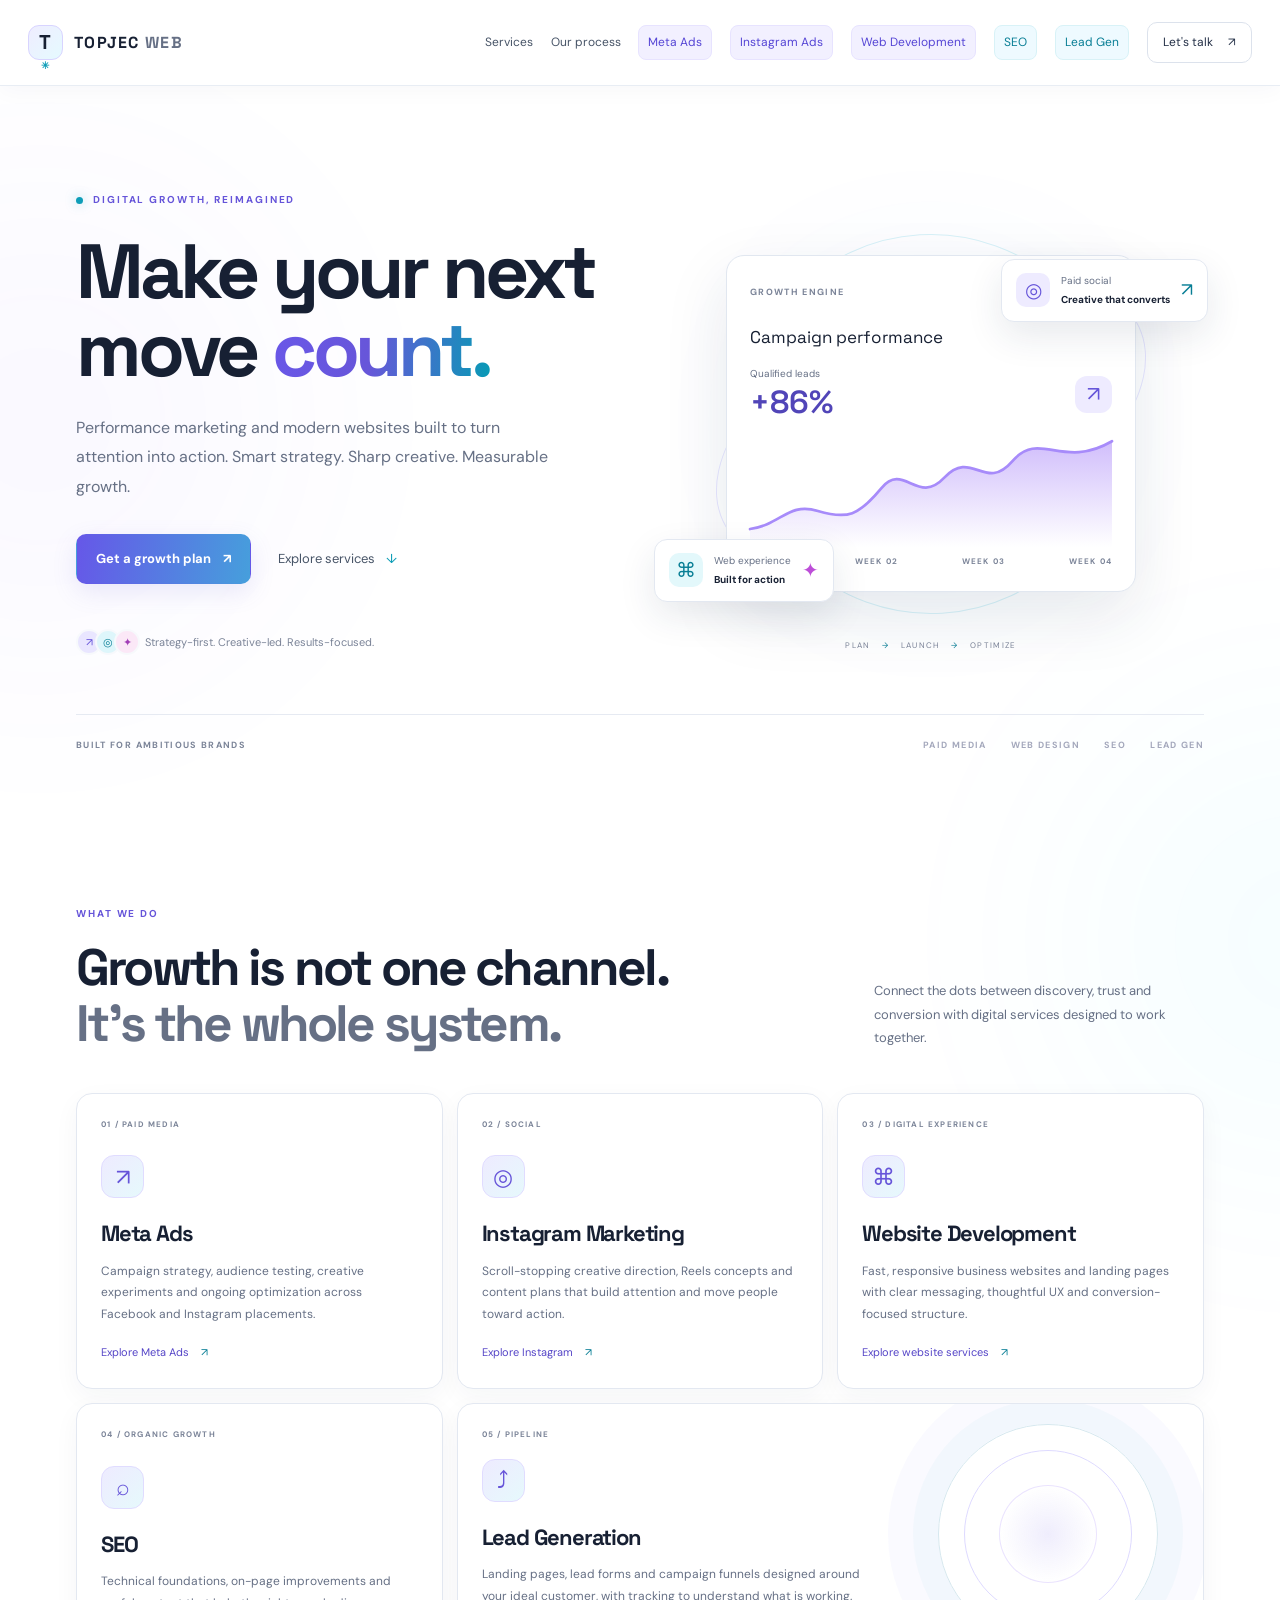
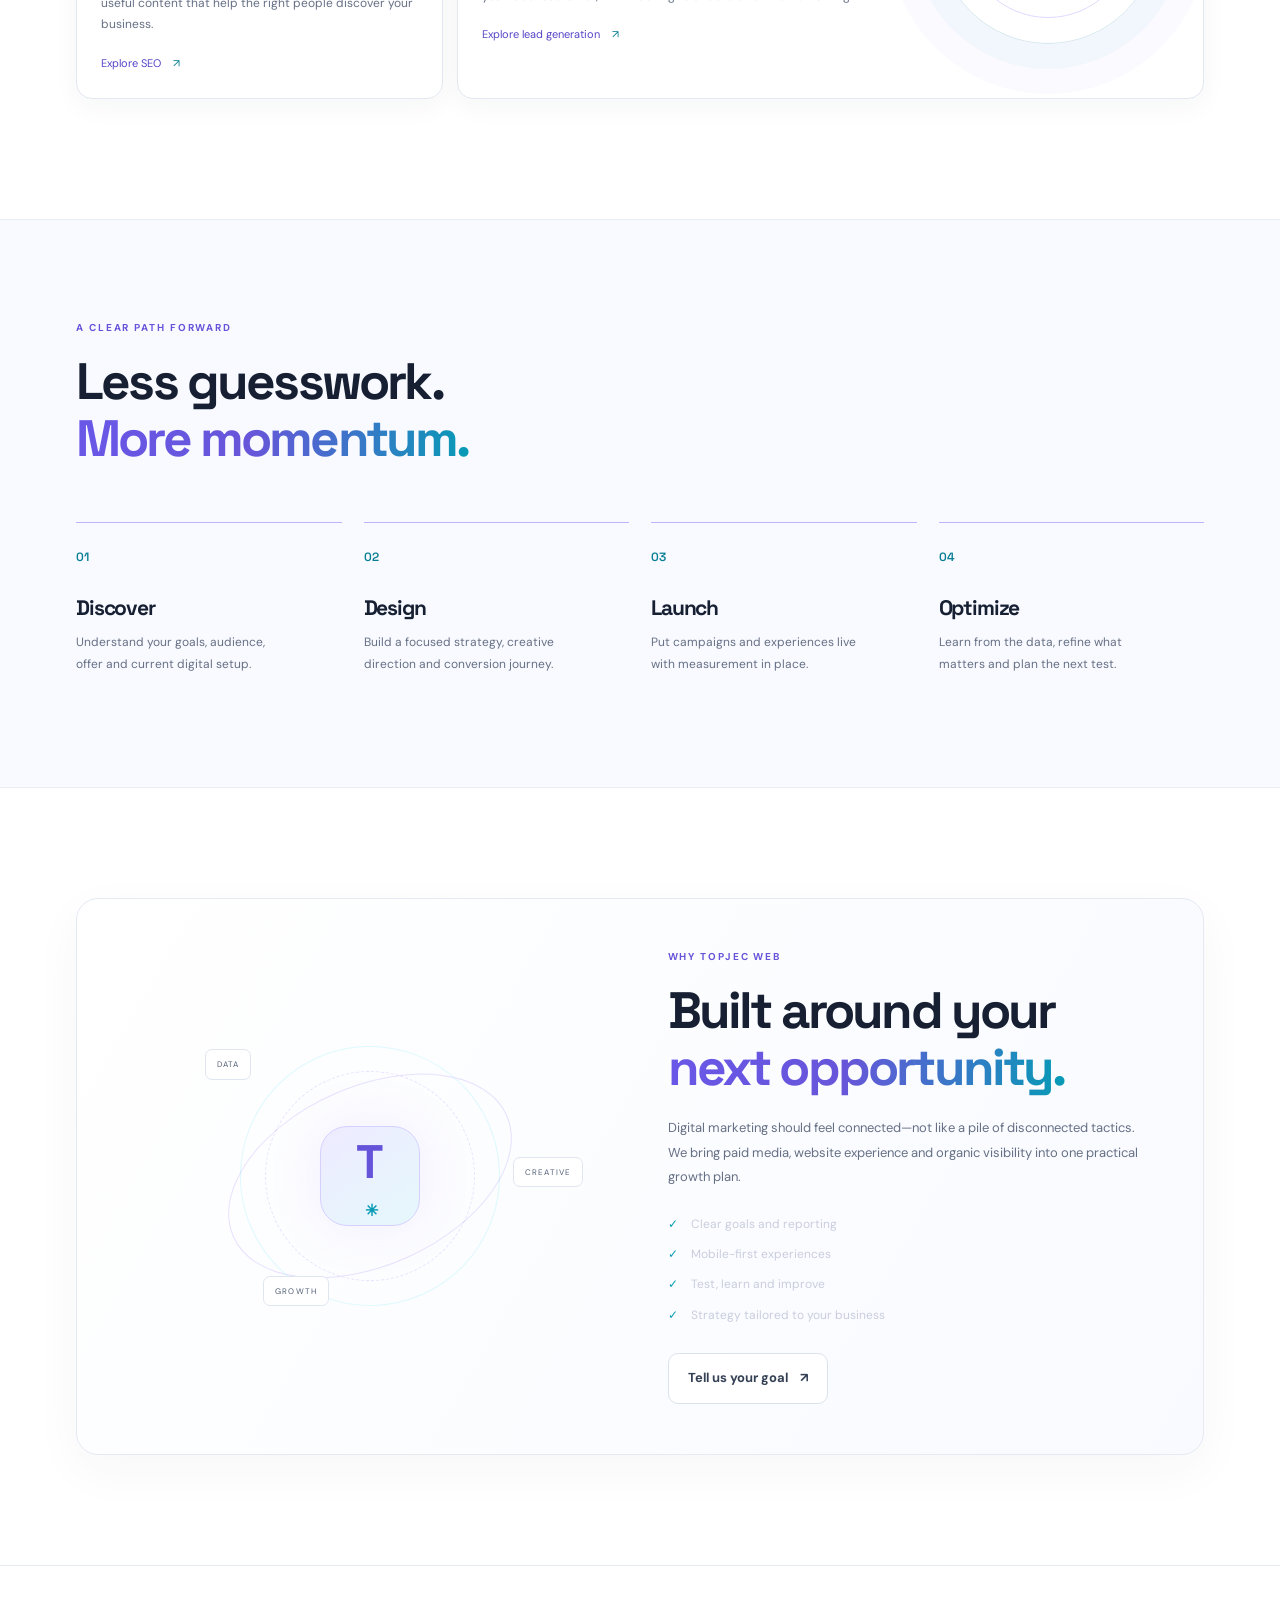
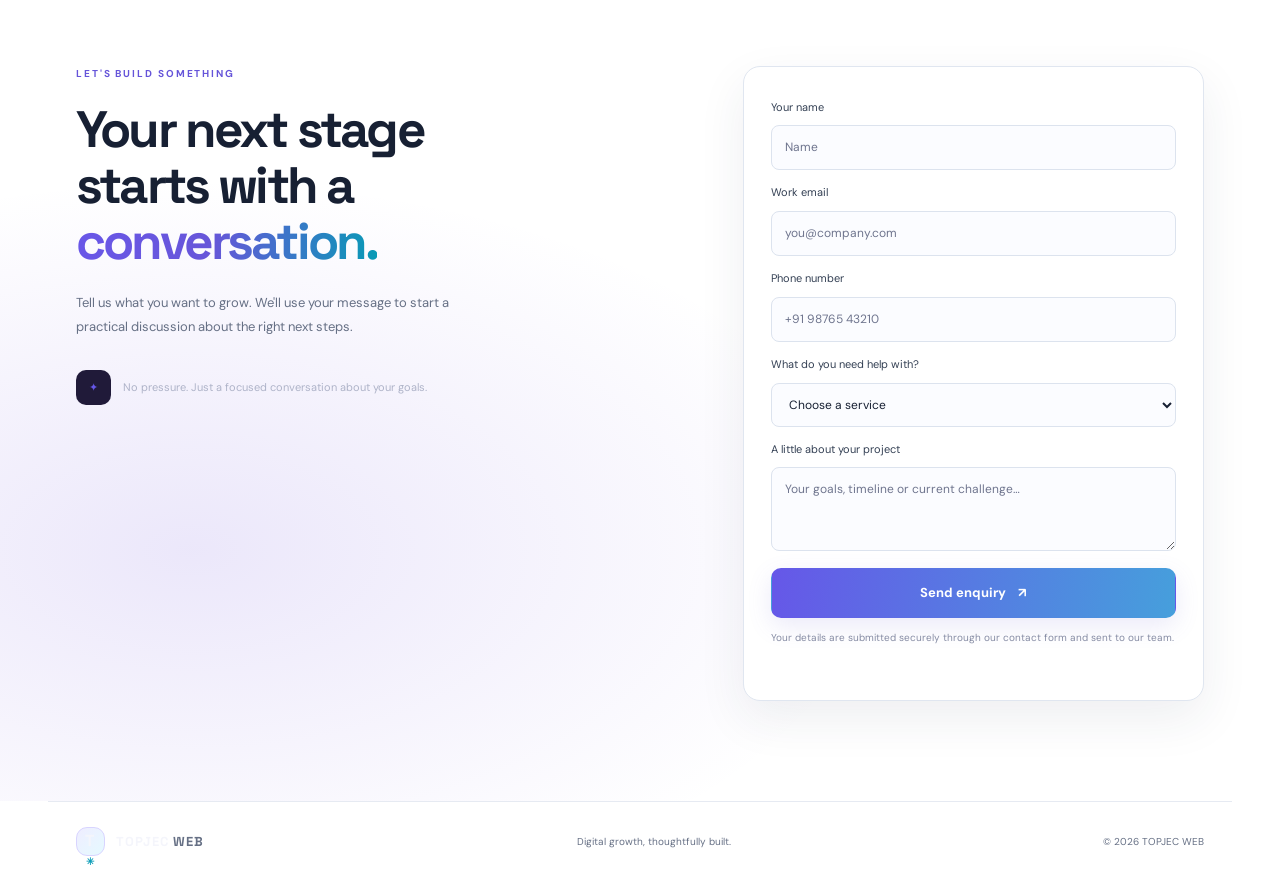
==== index.html @ 61fa9ab5 "Add files via upload" ====
<!doctype html>
<html lang="en">
<head>
  <meta charset="utf-8">
  <meta name="viewport" content="width=device-width, initial-scale=1">
  <meta name="description" content="Performance marketing, Meta Ads, Instagram Ads, website development, SEO and lead generation for ambitious businesses.">
  <meta name="theme-color" content="#f7f9fc">
  <title>TOPJEC WEB — AI-Powered Digital Growth</title>
  <link rel="preconnect" href="https://fonts.googleapis.com">
  <link rel="preconnect" href="https://fonts.gstatic.com" crossorigin>
  <link href="https://fonts.googleapis.com/css2?family=DM+Sans:wght@400;500;600;700&family=Space+Grotesk:wght@400;500;600;700&display=swap" rel="stylesheet">
  <link rel="stylesheet" href="styles.css">
</head>
<body>
  <div class="scroll-progress" aria-hidden="true"></div>
  <div class="ambient ambient-one"></div><div class="ambient ambient-two"></div>
  <header class="site-header">
    <a class="brand" href="index.html#home" aria-label="TOPJEC WEB home"><span class="brand-mark">T<span>✳</span></span><span>TOPJEC <b>WEB</b></span></a>
    <button class="menu-toggle" aria-label="Toggle navigation" aria-expanded="false">☰</button>
    <nav class="nav">
      <a href="index.html#services">Services</a><a href="index.html#process">Our process</a><a class="nav-service-link" href="meta-ads.html">Meta Ads</a><a class="nav-service-link" href="instagram-marketing.html">Instagram Ads</a><a class="nav-service-link" href="website-development.html">Web Development</a><a class="nav-more-link" href="seo.html">SEO</a><a class="nav-more-link" href="lead-generation.html">Lead Gen</a><a href="index.html#contact" class="nav-cta">Let's talk <span>↗</span></a>
    </nav>
  </header>

  <main>
    <section class="hero section-wrap" id="home">
      <div class="hero-copy">
        <div class="eyebrow"><span class="live-dot"></span> DIGITAL GROWTH, REIMAGINED</div>
        <h1>Make your next<br>move <span class="gradient-text">count.</span></h1>
        <p class="hero-lede">Performance marketing and modern websites built to turn attention into action. Smart strategy. Sharp creative. Measurable growth.</p>
        <div class="hero-actions"><a class="button button-primary" href="#contact">Get a growth plan <span>↗</span></a><a class="text-link" href="#services">Explore services <span>↓</span></a></div>
        <div class="trust-line"><span class="avatar-stack"><i>↗</i><i>◎</i><i>✦</i></span><span>Strategy-first. Creative-led. Results-focused.</span></div>
      </div>
      <div class="hero-visual" aria-label="Abstract digital performance dashboard illustration">
        <div class="orbit orbit-a"></div><div class="orbit orbit-b"></div>
        <div class="core-glow"></div>
        <div class="dashboard-card main-card">
          <div class="dash-top"><span class="tiny-label">GROWTH ENGINE</span><span class="status-pill"><i></i> READY TO SCALE</span></div>
          <div class="dash-title">Campaign performance</div>
          <div class="metric-row"><div><small>Qualified leads</small><strong>+<span class="counter" data-target="86">0</span>%</strong></div><div class="metric-icon">↗</div></div>
          <svg class="chart" viewBox="0 0 400 125" role="img" aria-label="Illustrative upward performance chart"><defs><linearGradient id="fill" x1="0" x2="0" y1="0" y2="1"><stop offset="0" stop-color="#8b5cf6" stop-opacity=".4"/><stop offset="1" stop-color="#8b5cf6" stop-opacity="0"/></linearGradient></defs><path d="M0 105 C35 100 42 75 75 85 S120 90 145 60 S185 80 215 48 S260 65 290 30 S345 40 400 8 L400 125 L0 125Z" fill="url(#fill)"/><path d="M0 105 C35 100 42 75 75 85 S120 90 145 60 S185 80 215 48 S260 65 290 30 S345 40 400 8" fill="none" stroke="#a78bfa" stroke-width="3" stroke-linecap="round"/></svg>
          <div class="chart-labels"><span>WEEK 01</span><span>WEEK 02</span><span>WEEK 03</span><span>WEEK 04</span></div>
        </div>
        <div class="floating-card floating-top"><span class="float-icon purple">◎</span><div><small>Paid social</small><b>Creative that converts</b></div><span class="float-arrow">↗</span></div>
        <div class="floating-card floating-bottom"><span class="float-icon cyan">⌘</span><div><small>Web experience</small><b>Built for action</b></div><span class="spark">✦</span></div>
        <div class="visual-caption">PLAN <span>→</span> LAUNCH <span>→</span> OPTIMIZE</div>
      </div>
      <div class="hero-bottom"><span>BUILT FOR AMBITIOUS BRANDS</span><div class="bottom-tags"><span>PAID MEDIA</span><span>WEB DESIGN</span><span>SEO</span><span>LEAD GEN</span></div></div>
    </section>

    <section class="section-wrap services-section" id="services">
      <div class="section-heading"><div><div class="eyebrow">WHAT WE DO</div><h2>Growth is not one channel.<br><span class="muted">It's the whole system.</span></h2></div><p>Connect the dots between discovery, trust and conversion with digital services designed to work together.</p></div>
      <div class="service-grid">
        <article class="service-card"><div class="service-number">01 / PAID MEDIA</div><div class="service-symbol">↗</div><h3>Meta Ads</h3><p>Campaign strategy, audience testing, creative experiments and ongoing optimization across Facebook and Instagram placements.</p><a href="meta-ads.html" class="card-link">Explore Meta Ads <span>↗</span></a></article>
        <article class="service-card"><div class="service-number">02 / SOCIAL</div><div class="service-symbol">◎</div><h3>Instagram Marketing</h3><p>Scroll-stopping creative direction, Reels concepts and content plans that build attention and move people toward action.</p><a href="instagram-marketing.html" class="card-link">Explore Instagram <span>↗</span></a></article>
        <article class="service-card"><div class="service-number">03 / DIGITAL EXPERIENCE</div><div class="service-symbol">⌘</div><h3>Website Development</h3><p>Fast, responsive business websites and landing pages with clear messaging, thoughtful UX and conversion-focused structure.</p><a href="website-development.html" class="card-link">Explore website services <span>↗</span></a></article>
        <article class="service-card"><div class="service-number">04 / ORGANIC GROWTH</div><div class="service-symbol">⌕</div><h3>SEO</h3><p>Technical foundations, on-page improvements and useful content that help the right people discover your business.</p><a href="seo.html" class="card-link">Explore SEO <span>↗</span></a></article>
        <article class="service-card service-card-wide"><div class="service-number">05 / PIPELINE</div><div class="service-symbol">⤴</div><h3>Lead Generation</h3><p>Landing pages, lead forms and campaign funnels designed around your ideal customer, with tracking to understand what is working.</p><a href="lead-generation.html" class="card-link">Explore lead generation <span>↗</span></a><div class="wide-orb"></div></article>
      </div>
    </section>

    <section class="process-section" id="process"><div class="section-wrap">
      <div class="eyebrow">A CLEAR PATH FORWARD</div><h2>Less guesswork.<br><span class="gradient-text">More momentum.</span></h2>
      <div class="process-grid">
        <div class="process-step"><span class="step-no">01</span><h3>Discover</h3><p>Understand your goals, audience, offer and current digital setup.</p></div>
        <div class="process-step"><span class="step-no">02</span><h3>Design</h3><p>Build a focused strategy, creative direction and conversion journey.</p></div>
        <div class="process-step"><span class="step-no">03</span><h3>Launch</h3><p>Put campaigns and experiences live with measurement in place.</p></div>
        <div class="process-step"><span class="step-no">04</span><h3>Optimize</h3><p>Learn from the data, refine what matters and plan the next test.</p></div>
      </div>
    </div></section>

    <section class="section-wrap about-section" id="about">
      <div class="about-panel"><div class="about-art"><div class="ring ring-1"></div><div class="ring ring-2"></div><div class="ring ring-3"></div><div class="art-center">T<span>✳</span></div><span class="art-chip chip-a">DATA</span><span class="art-chip chip-b">CREATIVE</span><span class="art-chip chip-c">GROWTH</span></div>
      <div class="about-copy"><div class="eyebrow">WHY TOPJEC WEB</div><h2>Built around your<br><span class="gradient-text">next opportunity.</span></h2><p>Digital marketing should feel connected—not like a pile of disconnected tactics. We bring paid media, website experience and organic visibility into one practical growth plan.</p><ul><li><span>✓</span> Clear goals and reporting</li><li><span>✓</span> Mobile-first experiences</li><li><span>✓</span> Test, learn and improve</li><li><span>✓</span> Strategy tailored to your business</li></ul><a class="button button-secondary" href="#contact">Tell us your goal <span>↗</span></a></div></div>
    </section>

    <section class="contact-section" id="contact"><div class="section-wrap contact-wrap">
      <div><div class="eyebrow">LET'S BUILD SOMETHING</div><h2>Your next stage<br>starts with a <span class="gradient-text">conversation.</span></h2><p>Tell us what you want to grow. We'll use your message to start a practical discussion about the right next steps.</p><div class="contact-note"><span class="note-icon">✦</span><span>No pressure. Just a focused conversation about your goals.</span></div></div>
      <form class="contact-form" id="lead-form">
        <label for="name">Your name</label><input id="name" name="name" autocomplete="name" placeholder="Name" required>
        <label for="email">Work email</label><input id="email" name="email" type="email" autocomplete="email" placeholder="you@company.com" required>
        <label for="phone">Phone number</label><input id="phone" name="phone" type="tel" autocomplete="tel" inputmode="tel" placeholder="+91 98765 43210" required>
        <label for="service">What do you need help with?</label><select id="service" name="service" required><option value="">Choose a service</option><option>Meta Ads</option><option>Instagram Marketing</option><option>Website Development</option><option>SEO</option><option>Lead Generation</option><option>Full digital growth plan</option></select>
        <label for="message">A little about your project</label><textarea id="message" name="message" rows="3" placeholder="Your goals, timeline or current challenge…"></textarea>
        <button class="button button-primary submit-button" type="submit">Send enquiry <span>↗</span></button>
        <p class="form-hint">Your details are submitted securely through our contact form and sent to our team.</p>
        <p class="form-status" id="form-status" role="status"></p>
      </form>
    </div></section>
  </main>
  <footer class="site-footer"><a class="brand" href="index.html#home"><span class="brand-mark">T<span>✳</span></span><span>TOPJEC <b>WEB</b></span></a><span>Digital growth, thoughtfully built.</span><span>© <span id="year"></span> TOPJEC WEB</span></footer>
  <button class="back-to-top" type="button" aria-label="Back to top" title="Back to top">↑</button>
<script src="script.js"></script>
</body>
</html>
---- styles.css ----
:root{--bg:#080a12;--panel:#101321;--panel2:#13172a;--text:#f4f5fb;--muted:#a0a5bb;--line:rgba(183,190,255,.14);--purple:#a78bfa;--cyan:#6ee7f9;--pink:#e879f9;--font:'DM Sans',sans-serif;--display:'Space Grotesk',sans-serif}
*{box-sizing:border-box}html{scroll-behavior:smooth;scroll-padding-top:90px}body{margin:0;background:var(--bg);color:var(--text);font-family:var(--font);line-height:1.6;overflow-x:hidden}a{color:inherit;text-decoration:none}button,input,select,textarea{font:inherit}.ambient{position:absolute;width:480px;height:480px;border-radius:50%;filter:blur(130px);opacity:.12;pointer-events:none;z-index:-1}.ambient-one{background:#7047ff;top:180px;left:-200px}.ambient-two{background:#00d9ff;top:700px;right:-260px}.site-header{height:86px;max-width:1240px;padding:0 28px;margin:auto;display:flex;align-items:center;justify-content:space-between;border-bottom:1px solid var(--line);position:relative;z-index:5}.brand{display:flex;align-items:center;gap:11px;font-family:var(--display);font-size:16px;font-weight:700;letter-spacing:.08em}.brand b{color:#a5a9bc}.brand-mark{display:grid;place-items:center;width:35px;height:35px;border:1px solid rgba(167,139,250,.65);border-radius:11px;background:linear-gradient(135deg,rgba(167,139,250,.2),rgba(110,231,249,.08));font-size:20px}.brand-mark span{color:var(--cyan);font-size:10px;margin-left:1px}.nav{display:flex;align-items:center;gap:34px;font-size:13px;color:#c3c6d5}.nav a:hover,.text-link:hover{color:white}.nav-cta{padding:10px 15px;border:1px solid var(--line);border-radius:10px;color:white}.nav-cta span,.button span{margin-left:12px}.menu-toggle{display:none;background:none;border:0;color:white;font-size:24px}.section-wrap{max-width:1184px;margin:auto;padding-left:28px;padding-right:28px}.hero{min-height:700px;padding-top:95px;display:grid;grid-template-columns:1fr 1fr;align-items:center;column-gap:36px;position:relative}.eyebrow{font-size:10px;letter-spacing:.19em;font-weight:700;color:#b5a5ff;display:flex;align-items:center;gap:10px}.live-dot{width:7px;height:7px;border-radius:50%;background:var(--cyan);box-shadow:0 0 14px var(--cyan)}h1,h2,h3,p{margin-top:0}h1,h2,h3{font-family:var(--display);letter-spacing:-.055em}h1{font-size:clamp(55px,6vw,83px);line-height:1.02;margin:24px 0}.gradient-text{background:linear-gradient(95deg,#c4b5fd 0%,#a78bfa 42%,#6ee7f9 100%);-webkit-background-clip:text;background-clip:text;color:transparent}.hero-lede{max-width:490px;color:var(--muted);font-size:16px;line-height:1.85}.hero-actions{display:flex;align-items:center;gap:27px;margin-top:32px}.button{display:inline-flex;align-items:center;justify-content:center;border-radius:10px;padding:14px 19px;font-size:13px;font-weight:700;border:1px solid transparent;transition:transform .2s,box-shadow .2s;cursor:pointer}.button:hover{transform:translateY(-2px)}.button-primary{background:linear-gradient(100deg,#a78bfa,#7c6bf1);color:#090a13;box-shadow:0 8px 32px rgba(124,107,241,.2)}.button-secondary{border-color:var(--line);background:rgba(255,255,255,.03)}.text-link{font-size:13px;color:#d4d6e3}.text-link span{color:var(--cyan);margin-left:8px}.trust-line{display:flex;align-items:center;gap:12px;margin-top:45px;color:#8e93aa;font-size:11px}.avatar-stack{display:flex}.avatar-stack i{display:grid;place-items:center;font-style:normal;width:26px;height:26px;border:2px solid var(--bg);border-radius:50%;margin-right:-7px;background:#28213e;color:var(--cyan)}.avatar-stack i:nth-child(2){background:#172d3b;color:#c4b5fd}.avatar-stack i:nth-child(3){background:#3b2142;color:#f0abfc}.hero-visual{height:440px;position:relative;display:grid;place-items:center}.orbit{position:absolute;border:1px solid rgba(167,139,250,.2);border-radius:50%;transform:rotate(-25deg)}.orbit-a{width:460px;height:250px}.orbit-b{width:380px;height:380px;border-color:rgba(110,231,249,.12)}.core-glow{position:absolute;width:220px;height:220px;border-radius:50%;background:linear-gradient(140deg,#7047ff,#00d9ff);filter:blur(95px);opacity:.23}.dashboard-card{position:relative;z-index:1;width:min(100%,410px);border:1px solid rgba(193,195,255,.22);border-radius:18px;background:linear-gradient(145deg,rgba(24,27,48,.96),rgba(12,14,26,.96));box-shadow:0 28px 80px rgba(0,0,0,.42);padding:23px}.dash-top{display:flex;justify-content:space-between;align-items:center;gap:8px}.tiny-label,.chart-labels,.service-number,.hero-bottom{font-size:9px;letter-spacing:.15em;color:#8c91aa;font-weight:700}.status-pill{font-size:8px;color:#9debdc;background:rgba(110,231,249,.08);border:1px solid rgba(110,231,249,.17);border-radius:20px;padding:5px 8px}.status-pill i{display:inline-block;width:5px;height:5px;background:#6ee7c7;border-radius:50%;margin-right:5px}.dash-title{font-family:var(--display);font-size:17px;margin:20px 0 15px}.metric-row{display:flex;justify-content:space-between;align-items:center}.metric-row small,.floating-card small{display:block;font-size:10px;color:#989db4}.metric-row strong{display:block;font:600 32px var(--display);color:#e7e4ff}.metric-icon{width:37px;height:37px;border-radius:12px;background:rgba(167,139,250,.12);color:var(--purple);display:grid;place-items:center;font-size:21px}.chart{width:100%;margin-top:12px;overflow:visible}.chart-labels{display:flex;justify-content:space-between;font-size:8px}.floating-card{position:absolute;z-index:2;display:flex;align-items:center;gap:11px;background:rgba(20,23,40,.94);border:1px solid rgba(195,195,255,.2);border-radius:13px;padding:13px 14px;box-shadow:0 16px 40px #0005;backdrop-filter:blur(14px)}.floating-card b{font-size:10px;display:block;margin-top:3px}.floating-top{top:55px;right:-4px}.floating-bottom{bottom:42px;left:-4px}.float-icon{width:34px;height:34px;display:grid;place-items:center;border-radius:10px;font-size:20px}.purple{background:#30224f;color:#c4b5fd}.cyan{background:#12333d;color:#6ee7f9}.float-arrow{color:var(--cyan);font-size:19px}.spark{color:var(--pink);font-size:20px}.visual-caption{position:absolute;bottom:-8px;font-size:8px;letter-spacing:.17em;color:#777d97}.visual-caption span{color:var(--cyan);padding:0 8px}.hero-bottom{grid-column:1/-1;display:flex;align-items:center;justify-content:space-between;border-top:1px solid var(--line);padding:23px 0;margin-top:36px}.bottom-tags{display:flex;gap:24px;color:#a4a8bc}.services-section{padding-top:120px;padding-bottom:120px}.section-heading{display:flex;justify-content:space-between;align-items:end;gap:30px;margin-bottom:40px}.section-heading h2,.process-section h2,.about-copy h2,.contact-wrap h2{font-size:clamp(36px,4vw,54px);line-height:1.1;margin:18px 0 0}.muted{color:#858ba3}.section-heading>p{max-width:330px;color:var(--muted);font-size:13px;line-height:1.8;margin-bottom:3px}.service-grid{display:grid;grid-template-columns:repeat(3,1fr);gap:14px}.service-card{min-height:280px;border:1px solid var(--line);border-radius:16px;padding:24px;background:linear-gradient(145deg,rgba(19,22,39,.86),rgba(12,14,25,.75));position:relative;overflow:hidden;transition:border-color .25s,transform .25s}.service-card:hover{border-color:rgba(167,139,250,.55);transform:translateY(-4px)}.service-number{font-size:8px}.service-symbol{display:grid;place-items:center;width:43px;height:43px;border-radius:13px;margin:25px 0 18px;background:linear-gradient(135deg,rgba(167,139,250,.17),rgba(110,231,249,.08));border:1px solid rgba(167,139,250,.16);color:#c4b5fd;font-size:23px}.service-card h3{font-size:22px;margin-bottom:9px}.service-card p{font-size:12px;color:var(--muted);line-height:1.8;max-width:320px}.card-link{display:inline-flex;gap:12px;align-items:center;margin-top:7px;font-size:11px;color:#dcd5ff}.card-link span{color:var(--cyan)}.service-card-wide{grid-column:span 2;min-height:250px}.service-card-wide p{max-width:390px}.service-card-wide .service-symbol{margin-top:18px}.wide-orb{position:absolute;width:220px;height:220px;border-radius:50%;border:1px solid rgba(110,231,249,.15);right:45px;top:20px;box-shadow:0 0 0 25px rgba(110,231,249,.025),0 0 0 50px rgba(167,139,250,.025)}.wide-orb:before,.wide-orb:after{content:"";position:absolute;border:1px solid rgba(167,139,250,.24);border-radius:50%;inset:25px}.wide-orb:after{inset:60px;background:radial-gradient(circle,rgba(167,139,250,.23),transparent 70%)}.process-section{border-top:1px solid var(--line);border-bottom:1px solid var(--line);background:linear-gradient(180deg,rgba(17,19,34,.7),rgba(8,10,18,.4));padding:100px 0}.process-section h2{margin-bottom:55px}.process-grid{display:grid;grid-template-columns:repeat(4,1fr);gap:22px}.process-step{border-top:1px solid rgba(167,139,250,.35);padding-top:20px}.step-no{font:600 12px var(--display);color:var(--cyan)}.process-step h3{font-size:21px;margin:22px 0 8px}.process-step p{color:var(--muted);font-size:12px;line-height:1.8;max-width:210px}.about-section{padding-top:110px;padding-bottom:110px}.about-panel{display:grid;grid-template-columns:1fr 1fr;gap:55px;align-items:center;border:1px solid var(--line);border-radius:22px;padding:50px;background:linear-gradient(120deg,rgba(19,22,40,.9),rgba(10,12,23,.8));overflow:hidden}.about-art{height:330px;display:grid;place-items:center;position:relative}.ring{position:absolute;border:1px solid rgba(167,139,250,.25);border-radius:50%;transform:rotate(-24deg)}.ring-1{width:300px;height:180px}.ring-2{width:260px;height:260px;border-color:rgba(110,231,249,.22)}.ring-3{width:210px;height:210px;border-style:dashed;animation:spin 35s linear infinite}.art-center{width:100px;height:100px;border:1px solid rgba(167,139,250,.55);background:linear-gradient(145deg,#282048,#11182a);border-radius:27px;display:grid;place-items:center;font:700 47px var(--display);box-shadow:0 0 70px #8b5cf633;z-index:1}.art-center span{font-size:16px;color:var(--cyan);margin-left:3px}.art-chip{position:absolute;z-index:2;font-size:8px;letter-spacing:.15em;border:1px solid var(--line);background:#101321;padding:8px 11px;border-radius:7px;color:#c5c9dc}.chip-a{top:38px;left:16%}.chip-b{right:6%;top:44%}.chip-c{bottom:35px;left:28%}.about-copy h2{margin-bottom:20px}.about-copy>p,.contact-wrap>div>p{color:var(--muted);font-size:13px;line-height:1.9}.about-copy ul{list-style:none;padding:0;margin:25px 0 28px;display:grid;gap:11px;color:#c9cddd;font-size:12px}.about-copy li span{color:var(--cyan);margin-right:10px}.contact-section{padding:100px 0;border-top:1px solid var(--line);background:radial-gradient(ellipse at 15% 70%,rgba(104,72,220,.13),transparent 45%)}.contact-wrap{display:grid;grid-template-columns:1fr .8fr;gap:90px;align-items:start}.contact-wrap h2{margin:20px 0}.contact-wrap>div>p{max-width:420px}.contact-note{display:flex;align-items:center;gap:12px;color:#aeb3c8;font-size:11px;margin-top:30px}.note-icon{width:35px;height:35px;display:grid;place-items:center;border-radius:10px;background:#201a39;color:var(--purple)}.contact-form{padding:27px;border:1px solid var(--line);border-radius:17px;background:rgba(16,19,33,.9);display:grid;gap:9px}.contact-form label{font-size:11px;color:#d3d6e5;margin-top:5px}.contact-form input,.contact-form select,.contact-form textarea{width:100%;padding:12px 13px;border:1px solid rgba(183,190,255,.16);border-radius:8px;background:#0b0d18;color:#f4f5fb;outline:none;font-size:12px}.contact-form input:focus,.contact-form select:focus,.contact-form textarea:focus{border-color:#9c87f6}.contact-form textarea{resize:vertical}.contact-form input::placeholder,.contact-form textarea::placeholder{color:#6f758e}.submit-button{width:100%;margin-top:8px}.form-hint,.form-status{font-size:10px;line-height:1.6;color:#858ba3;margin:3px 0 0}.form-status{color:#9debdc}.site-footer{max-width:1184px;margin:auto;padding:25px 28px;display:flex;align-items:center;justify-content:space-between;border-top:1px solid var(--line);color:#858ba3;font-size:10px;gap:18px}.site-footer .brand{color:#f4f5fb;font-size:13px}.site-footer .brand-mark{width:29px;height:29px;font-size:16px}@keyframes spin{to{transform:rotate(360deg)}}@media(max-width:850px){.hero{grid-template-columns:1fr;padding-top:75px}.hero-copy{max-width:650px}.hero-visual{margin-top:30px;height:420px}.hero-bottom{margin-top:35px}.section-heading{display:block}.section-heading>p{margin-top:20px}.service-grid{grid-template-columns:repeat(2,1fr)}.service-card-wide{grid-column:span 2}.about-panel{gap:25px;padding:30px}.about-art{height:280px}.contact-wrap{gap:35px}.nav{gap:18px}}@media(max-width:620px){.site-header{height:72px;padding:0 20px}.menu-toggle{display:block}.nav{display:none;position:absolute;top:71px;left:0;right:0;padding:20px;background:#0c0e19;border-bottom:1px solid var(--line);flex-direction:column;align-items:stretch;gap:16px}.nav.open{display:flex}.nav-cta{text-align:center}.section-wrap{padding-left:20px;padding-right:20px}.hero{padding-top:65px;min-height:auto}h1{font-size:58px}.hero-lede{font-size:14px}.hero-actions{gap:18px;flex-wrap:wrap}.hero-visual{height:350px;margin:25px -10px 0}.dashboard-card{width:calc(100% - 42px);padding:17px}.floating-top{right:0;top:20px}.floating-bottom{left:0;bottom:14px}.floating-card{padding:10px}.floating-card b{font-size:9px}.orbit-a{width:340px;height:200px}.orbit-b{width:300px;height:300px}.visual-caption{font-size:7px;bottom:-5px}.hero-bottom{display:block;line-height:2.2;padding:18px 0}.bottom-tags{gap:11px;flex-wrap:wrap}.services-section,.about-section{padding-top:80px;padding-bottom:80px}.section-heading h2,.process-section h2,.about-copy h2,.contact-wrap h2{font-size:39px}.service-grid{grid-template-columns:1fr}.service-card,.service-card-wide{grid-column:auto;min-height:255px}.wide-orb{right:-85px;opacity:.6}.process-section{padding:80px 0}.process-grid{grid-template-columns:repeat(2,1fr);row-gap:28px}.about-panel{grid-template-columns:1fr;padding:24px;gap:15px}.about-art{height:250px}.ring-1{width:260px}.ring-2{width:230px;height:230px}.ring-3{width:190px;height:190px}.contact-section{padding:80px 0}.contact-wrap{grid-template-columns:1fr;gap:35px}.contact-form{padding:20px}.site-footer{padding:24px 20px;flex-wrap:wrap}.site-footer>span:nth-child(2){order:3;width:100%}}@media(prefers-reduced-motion:reduce){*,*::before,*::after{scroll-behavior:auto!important;animation:none!important;transition:none!important}}

/* LIGHT FUTURISTIC THEME — clean, modern, accessible */
:root{--bg:#f7f9fc;--panel:#ffffff;--panel2:#f0f4fa;--text:#182033;--muted:#667085;--line:rgba(35,54,85,.13);--purple:#6957e8;--cyan:#0d9db8;--pink:#bd4ed8}
body{background:radial-gradient(ellipse at 78% 7%,rgba(119,105,245,.08),transparent 28%),#f7f9fc;color:var(--text)}
.ambient{opacity:.06}.site-header{max-width:100%;padding-left:max(28px,calc((100% - 1240px)/2));padding-right:max(28px,calc((100% - 1240px)/2));background:rgba(255,255,255,.88);backdrop-filter:blur(18px);border-bottom:1px solid #e5eaf2;position:sticky;top:0}.brand b{color:#667085}.brand-mark{border-color:#d8d4ff;background:linear-gradient(135deg,#efedff,#e5faff)}.brand-mark span{color:#0d9db8}.nav{gap:clamp(10px,1.4vw,20px);color:#475467;font-size:12px}.nav a:hover,.text-link:hover{color:#5947d8}.nav-cta{border-color:#d8ddea;color:#344054;background:#fff}.nav-service-link,.nav-more-link{padding:7px 9px;border-radius:8px;background:#f1f3ff;color:#5545c7!important;white-space:nowrap}.nav-more-link{background:#eaf8fb;color:#087e95!important}.menu-toggle{color:#344054}
h1,h2,h3{color:#172033}.gradient-text{background:linear-gradient(95deg,#6957e8 0%,#6756d9 45%,#079bb5 100%);-webkit-background-clip:text;background-clip:text;color:transparent}.eyebrow{color:#6554d9}.live-dot{background:#0d9db8;box-shadow:0 0 12px #0d9db866}.hero-lede,.section-heading>p,.service-card p,.process-step p,.muted{color:#667085}.button-primary{background:linear-gradient(100deg,#7463ed,#4f9de8);color:#fff;box-shadow:0 8px 24px #6b62d522}.button-secondary{border-color:#d9dfeb;background:#fff;color:#344054}.text-link{color:#475467}.trust-line,.hero-bottom,.tiny-label,.chart-labels,.service-number{color:#7b8498}.avatar-stack i{border-color:#f7f9fc;background:#e9e6ff;color:#6654d9}.avatar-stack i:nth-child(2){background:#def6fb;color:#087e95}.avatar-stack i:nth-child(3){background:#fbe8f7;color:#a23eb7}.dashboard-card{background:linear-gradient(145deg,#fff,#f6f8ff);border-color:#dfe5f1;box-shadow:0 25px 70px #273b5a14}.dash-title{color:#172033}.metric-row strong{color:#5145b8}.metric-row small,.floating-card small{color:#667085}.metric-icon{background:#eeebff;color:#6554d9}.status-pill{color:#087e72;background:#e9faf6;border-color:#ccefe7}.floating-card{background:#fff;border-color:#e1e7f0;box-shadow:0 16px 38px #273b5a14}.purple{background:#eeebff;color:#6554d9}.cyan{background:#e3f8fb;color:#087e95}.float-arrow{color:#087e95}.spark{color:#bd4ed8}.visual-caption{color:#7b8498}.visual-caption span{color:#087e95}.services-section{background:transparent}.service-card{background:linear-gradient(145deg,#fff,#f8faff);border-color:#e0e6f0;box-shadow:0 8px 25px #273b5a08}.service-card:hover{border-color:#b9b0ff;box-shadow:0 14px 35px #273b5a12}.service-symbol{background:linear-gradient(135deg,#eeebff,#e6f9fc);border-color:#e0dcff;color:#6654d9}.card-link{color:#5545c7}.card-link span{color:#087e95}.wide-orb{border-color:#d6e8ef;box-shadow:0 0 0 25px #0d9db808,0 0 0 50px #6957e808}.wide-orb:before{border-color:#dedaff}.wide-orb:after{background:radial-gradient(circle,#6957e81b,transparent 70%)}.process-section{background:linear-gradient(180deg,#f0f4fb,#f7f9fc);border-color:#e2e8f1}.process-step{border-color:#bdb4ff}.step-no{color:#087e95}.about-panel{background:linear-gradient(120deg,#fff,#f4f8ff);border-color:#e0e6f0;box-shadow:0 16px 50px #273b5a0a}.art-center{background:linear-gradient(145deg,#eeebff,#e5f8fc);color:#6554d9;border-color:#d5d0ff;box-shadow:0 0 55px #8b5cf61a}.art-chip{background:#fff;color:#536078;border-color:#e0e6f0}.contact-form{background:#fff!important;border-color:#e0e6f0!important;box-shadow:0 16px 45px #273b5a0a}.contact-form label{color:#344054}.contact-form input,.contact-form select,.contact-form textarea{background:#fbfcff!important;border-color:#dce3ee!important;color:#172033!important}.site-footer{border-color:#e0e6f0;color:#667085}.site-footer a{color:#5545c7}
@media(max-width:1100px){.nav{gap:8px}.nav-service-link,.nav-more-link{padding:6px 7px;font-size:10px}}
@media(max-width:850px){.site-header{position:sticky}.nav{background:#fff;border:1px solid #e2e8f1;box-shadow:0 18px 35px #273b5a16}.nav-service-link,.nav-more-link{display:block}.hero{padding-top:65px}}
@media(max-width:620px){.site-header{padding-left:20px;padding-right:20px}.nav{align-items:stretch}.nav a{padding:10px 12px}.nav-service-link,.nav-more-link{background:#f1f3ff}.hero{padding-top:45px}}


/* PURE WHITE INTERACTIVE EDITION */
:root{--bg:#ffffff;--panel:#ffffff;--panel2:#f8faff;--text:#172033;--muted:#667085;--line:#e6eaf2;--purple:#6657e8;--cyan:#089bb5;--pink:#bd4ed8}
html{scroll-behavior:smooth;scroll-padding-top:100px}body{background:#fff;color:#172033}.site-header{background:rgba(255,255,255,.96);border-bottom:1px solid #e8edf4;box-shadow:0 4px 22px rgba(24,39,75,.035)}.nav{color:#475467}.nav a:hover{color:#5545d5}.nav-service-link{background:#f2f0ff!important;color:#5545d5!important;border:1px solid #e7e3ff}.nav-more-link{background:#eefaff!important;color:#087e95!important;border:1px solid #d8f2f7}.nav-cta{background:#fff;border-color:#dce2ec;color:#243047}.menu-toggle{color:#243047}.ambient{opacity:.035}body{background:#fff}.hero,.section-wrap{isolation:isolate}.hero-visual .core-glow{opacity:.12}.orbit{border-color:#e8e7ff}.orbit-b{border-color:#d9f3f8}.dashboard-card{background:#fff;border:1px solid #e1e7f0;box-shadow:0 24px 65px rgba(33,48,79,.10)}.floating-card{background:#fff;box-shadow:0 14px 36px rgba(33,48,79,.10);border-color:#e3e8f1}.service-card{background:#fff;border:1px solid #e3e8f1;box-shadow:0 8px 26px rgba(33,48,79,.045)}.service-card:hover{box-shadow:0 18px 42px rgba(33,48,79,.10);transform:translateY(-6px)}.process-section{background:#f8faff;border-color:#e9edf5}.about-panel{background:linear-gradient(120deg,#fff,#f8faff);border-color:#e4e9f2}.contact-form{background:#fff;border-color:#e1e7f0;box-shadow:0 18px 48px rgba(33,48,79,.08)}.contact-form input,.contact-form select,.contact-form textarea{background:#fff;color:#172033;border:1px solid #dce3ee}.contact-form input:focus,.contact-form select:focus,.contact-form textarea:focus{outline:3px solid #6657e826;border-color:#8a7ff0}.button{transition:transform .22s ease,box-shadow .22s ease,background .22s ease}.button:hover{transform:translateY(-3px);box-shadow:0 12px 28px rgba(85,69,213,.17)}.button-primary{background:linear-gradient(100deg,#6657e8,#469fdc);color:#fff}.button-secondary{background:#fff;color:#344054;border-color:#dce2ec}.site-footer{background:#fff;border-top:1px solid #e6eaf2}.detail-hero,.detail-overview,.detail-faq{background:#fff}.detail-process{background:#f8faff}.detail-step,.faq-item,.included-panel{background:#fff;border-color:#e2e8f1}.faq-item summary{cursor:pointer}.faq-item[open]{border-color:#c8c2ff;box-shadow:0 8px 24px rgba(33,48,79,.05)}
/* Motion and interaction */
.scroll-progress{position:fixed;top:0;left:0;height:3px;width:0;background:linear-gradient(90deg,#6657e8,#12b7c9);z-index:1000;transition:width .08s linear}.back-to-top{position:fixed;right:22px;bottom:22px;width:44px;height:44px;border:1px solid #dfe5f0;border-radius:14px;background:#fff;color:#5145b8;box-shadow:0 8px 24px #2430471a;display:grid;place-items:center;font-size:21px;cursor:pointer;z-index:30;opacity:0;visibility:hidden;transform:translateY(8px);transition:all .2s}.back-to-top.visible{opacity:1;visibility:visible;transform:translateY(0)}.reveal-ready .reveal{opacity:0;transform:translateY(18px);transition:opacity .55s ease,transform .55s ease}.reveal-ready .reveal.in-view{opacity:1;transform:translateY(0)}.nav a:focus-visible,.button:focus-visible,.card-link:focus-visible,.menu-toggle:focus-visible,.back-to-top:focus-visible{outline:3px solid #6657e855;outline-offset:3px}.form-status{min-height:1.5em}.submit-button:disabled{opacity:.7;cursor:wait}
@media(max-width:850px){.nav{background:#fff;box-shadow:0 18px 35px rgba(36,48,71,.12);border:1px solid #e2e8f1}.nav-service-link,.nav-more-link{display:block}.nav a{border-radius:9px}}
@media(prefers-reduced-motion:reduce){.reveal-ready .reveal{opacity:1;transform:none;transition:none}.back-to-top,.button,.service-card{transition:none}}
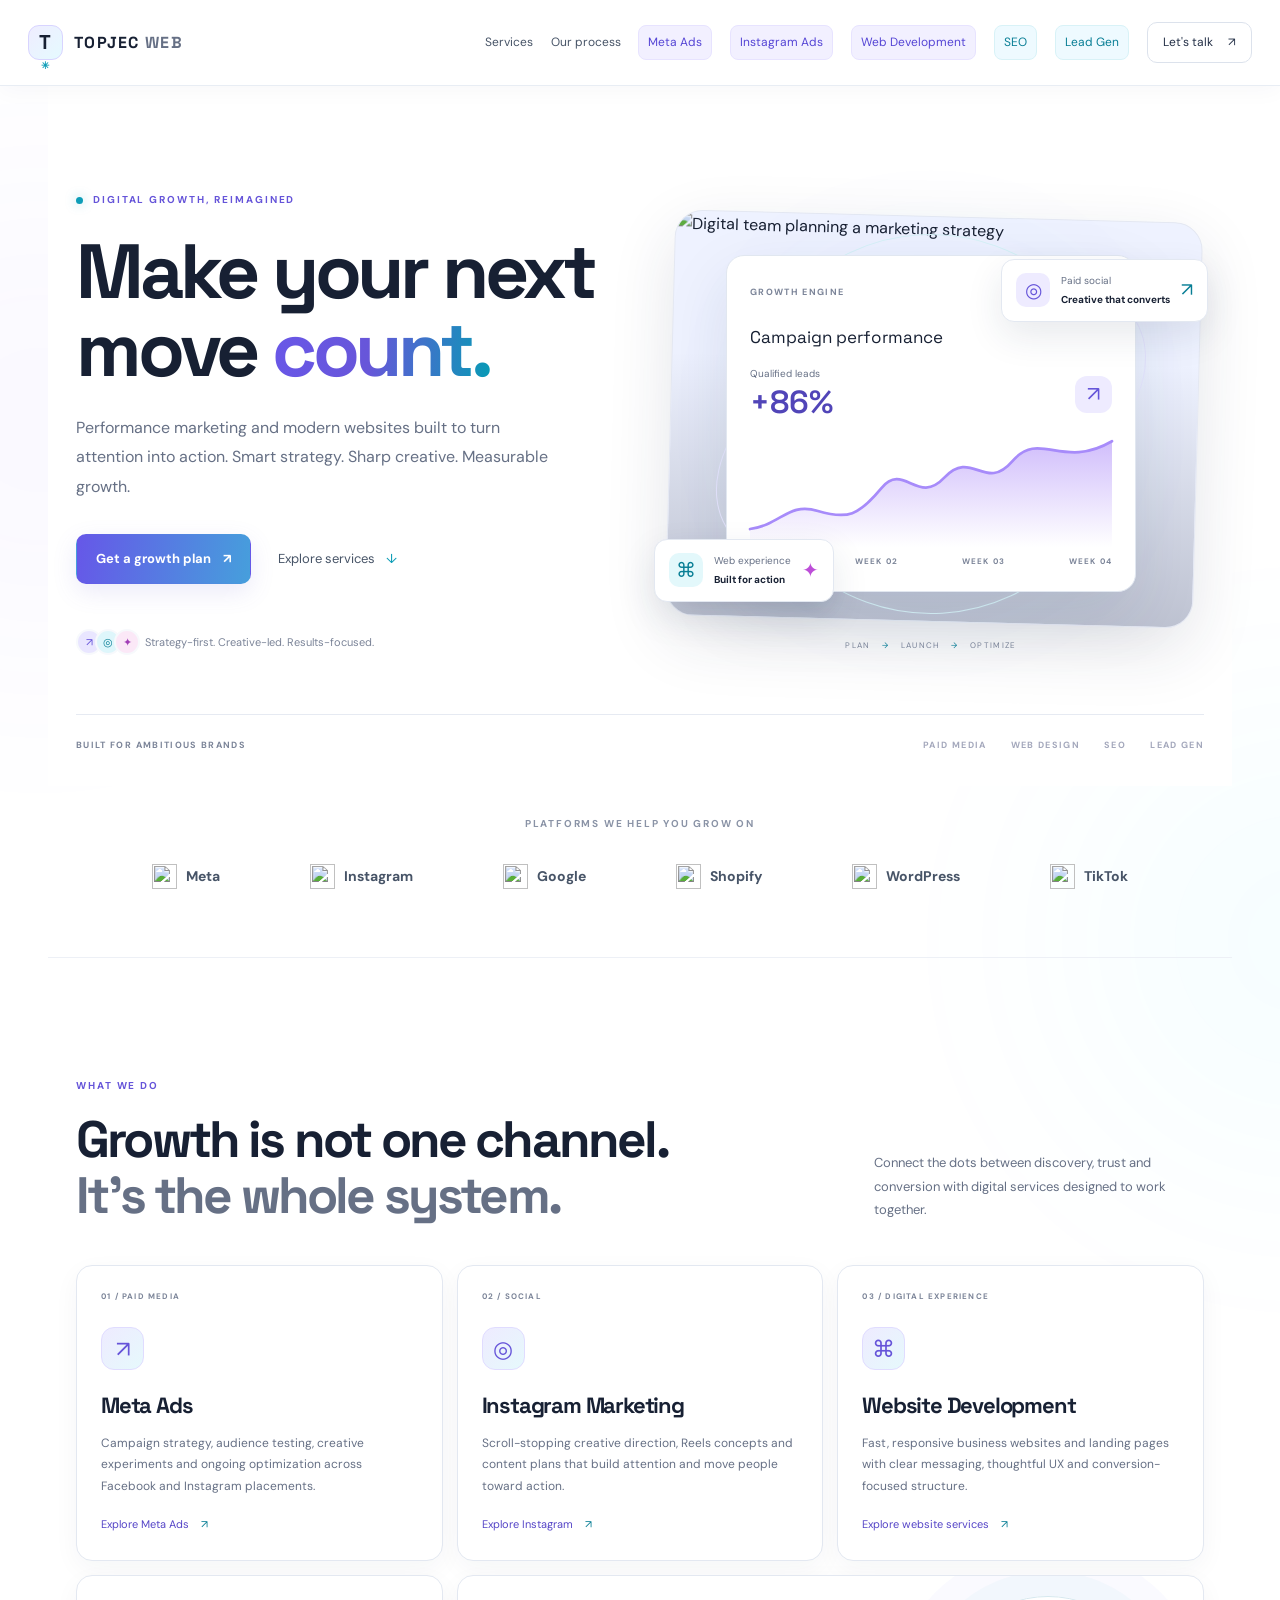
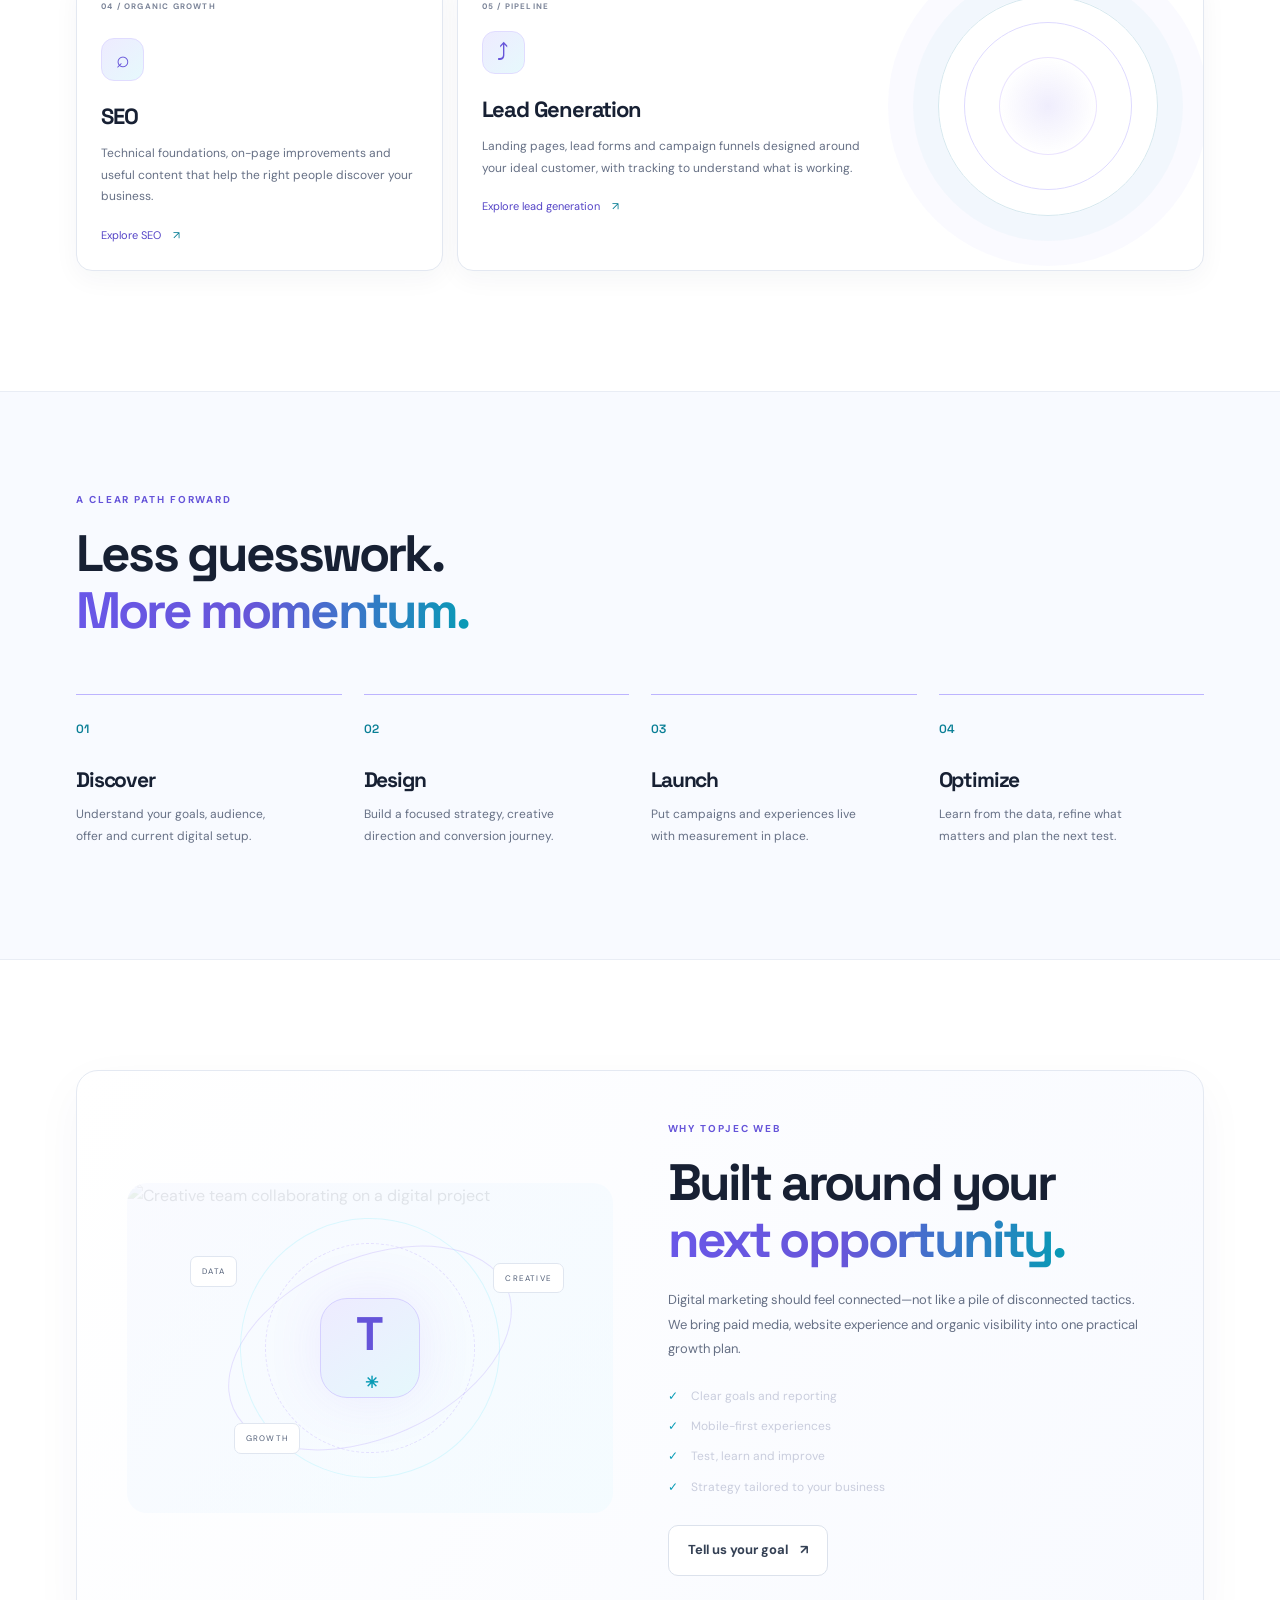
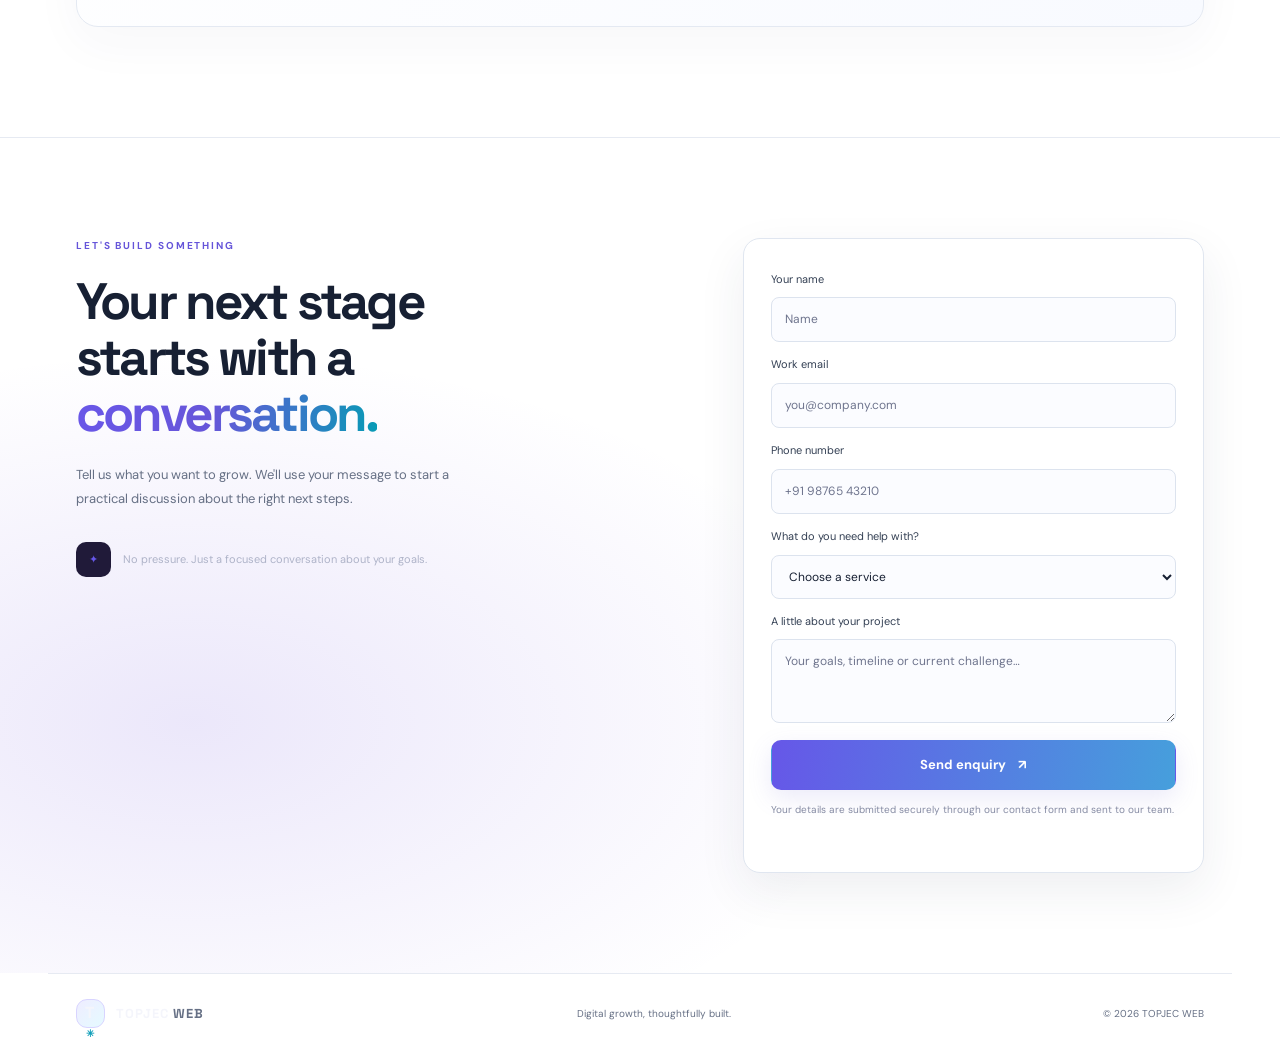
==== commit 54db4c09: "Add files via upload" ====
--- a/index.html
+++ b/index.html
@@ -31,7 +31,8 @@
         <div class="hero-actions"><a class="button button-primary" href="#contact">Get a growth plan <span>↗</span></a><a class="text-link" href="#services">Explore services <span>↓</span></a></div>
         <div class="trust-line"><span class="avatar-stack"><i>↗</i><i>◎</i><i>✦</i></span><span>Strategy-first. Creative-led. Results-focused.</span></div>
       </div>
-      <div class="hero-visual" aria-label="Abstract digital performance dashboard illustration">
+      <div class="hero-visual" aria-label="Digital marketing workspace and performance dashboard">
+        <div class="hero-photo-card"><img src="https://images.unsplash.com/photo-1552664730-d307ca884978?auto=format&fit=crop&w=1000&q=85" alt="Digital team planning a marketing strategy" loading="eager"><span class="photo-tag"><i></i> Strategy in action</span></div>
         <div class="orbit orbit-a"></div><div class="orbit orbit-b"></div>
         <div class="core-glow"></div>
         <div class="dashboard-card main-card">
@@ -47,6 +48,15 @@
       </div>
       <div class="hero-bottom"><span>BUILT FOR AMBITIOUS BRANDS</span><div class="bottom-tags"><span>PAID MEDIA</span><span>WEB DESIGN</span><span>SEO</span><span>LEAD GEN</span></div></div>
     </section>
+
+    <section class="platform-strip section-wrap" aria-label="Platforms and tools"><div class="platform-heading">PLATFORMS WE HELP YOU GROW ON</div><div class="platform-logos">
+      <a href="meta-ads.html" aria-label="Meta Ads"><img src="https://cdn.simpleicons.org/meta/0866FF" alt="" loading="lazy"><span>Meta</span></a>
+      <a href="instagram-marketing.html" aria-label="Instagram Marketing"><img src="https://cdn.simpleicons.org/instagram/E4405F" alt="" loading="lazy"><span>Instagram</span></a>
+      <a href="seo.html" aria-label="Google and SEO"><img src="https://cdn.simpleicons.org/google/4285F4" alt="" loading="lazy"><span>Google</span></a>
+      <a href="website-development.html" aria-label="Shopify websites"><img src="https://cdn.simpleicons.org/shopify/7AB55C" alt="" loading="lazy"><span>Shopify</span></a>
+      <a href="website-development.html" aria-label="WordPress websites"><img src="https://cdn.simpleicons.org/wordpress/21759B" alt="" loading="lazy"><span>WordPress</span></a>
+      <a href="lead-generation.html" aria-label="TikTok campaigns"><img src="https://cdn.simpleicons.org/tiktok/111111" alt="" loading="lazy"><span>TikTok</span></a>
+    </div></section>
 
     <section class="section-wrap services-section" id="services">
       <div class="section-heading"><div><div class="eyebrow">WHAT WE DO</div><h2>Growth is not one channel.<br><span class="muted">It's the whole system.</span></h2></div><p>Connect the dots between discovery, trust and conversion with digital services designed to work together.</p></div>
@@ -70,7 +80,7 @@
     </div></section>
 
     <section class="section-wrap about-section" id="about">
-      <div class="about-panel"><div class="about-art"><div class="ring ring-1"></div><div class="ring ring-2"></div><div class="ring ring-3"></div><div class="art-center">T<span>✳</span></div><span class="art-chip chip-a">DATA</span><span class="art-chip chip-b">CREATIVE</span><span class="art-chip chip-c">GROWTH</span></div>
+      <div class="about-panel"><div class="about-art"><img class="about-photo" src="https://images.unsplash.com/photo-1521737711867-e3b97375f902?auto=format&fit=crop&w=900&q=85" alt="Creative team collaborating on a digital project" loading="lazy"><div class="ring ring-1"></div><div class="ring ring-2"></div><div class="ring ring-3"></div><div class="art-center">T<span>✳</span></div><span class="art-chip chip-a">DATA</span><span class="art-chip chip-b">CREATIVE</span><span class="art-chip chip-c">GROWTH</span></div>
       <div class="about-copy"><div class="eyebrow">WHY TOPJEC WEB</div><h2>Built around your<br><span class="gradient-text">next opportunity.</span></h2><p>Digital marketing should feel connected—not like a pile of disconnected tactics. We bring paid media, website experience and organic visibility into one practical growth plan.</p><ul><li><span>✓</span> Clear goals and reporting</li><li><span>✓</span> Mobile-first experiences</li><li><span>✓</span> Test, learn and improve</li><li><span>✓</span> Strategy tailored to your business</li></ul><a class="button button-secondary" href="#contact">Tell us your goal <span>↗</span></a></div></div>
     </section>
 
--- a/styles.css
+++ b/styles.css
@@ -18,3 +18,8 @@
 .scroll-progress{position:fixed;top:0;left:0;height:3px;width:0;background:linear-gradient(90deg,#6657e8,#12b7c9);z-index:1000;transition:width .08s linear}.back-to-top{position:fixed;right:22px;bottom:22px;width:44px;height:44px;border:1px solid #dfe5f0;border-radius:14px;background:#fff;color:#5145b8;box-shadow:0 8px 24px #2430471a;display:grid;place-items:center;font-size:21px;cursor:pointer;z-index:30;opacity:0;visibility:hidden;transform:translateY(8px);transition:all .2s}.back-to-top.visible{opacity:1;visibility:visible;transform:translateY(0)}.reveal-ready .reveal{opacity:0;transform:translateY(18px);transition:opacity .55s ease,transform .55s ease}.reveal-ready .reveal.in-view{opacity:1;transform:translateY(0)}.nav a:focus-visible,.button:focus-visible,.card-link:focus-visible,.menu-toggle:focus-visible,.back-to-top:focus-visible{outline:3px solid #6657e855;outline-offset:3px}.form-status{min-height:1.5em}.submit-button:disabled{opacity:.7;cursor:wait}
 @media(max-width:850px){.nav{background:#fff;box-shadow:0 18px 35px rgba(36,48,71,.12);border:1px solid #e2e8f1}.nav-service-link,.nav-more-link{display:block}.nav a{border-radius:9px}}
 @media(prefers-reduced-motion:reduce){.reveal-ready .reveal{opacity:1;transform:none;transition:none}.back-to-top,.button,.service-card{transition:none}}
+
+
+/* Real-world imagery and platform logo strip — bright white homepage */
+.hero{background:#fff}.hero-visual{isolation:isolate}.hero-photo-card{position:absolute;inset:12px 6px 22px 12px;overflow:hidden;border-radius:28px;background:#eef2ff;border:1px solid #e4e8f2;box-shadow:0 22px 65px rgba(30,45,75,.12);z-index:0;transform:rotate(1.5deg)}.hero-photo-card:after{content:"";position:absolute;inset:35% 0 0;background:linear-gradient(180deg,transparent,rgba(20,27,48,.22))}.hero-photo-card img{width:100%;height:100%;object-fit:cover;display:block;filter:saturate(.92)}.photo-tag{position:absolute;z-index:2;bottom:18px;left:18px;display:flex;align-items:center;gap:8px;background:rgba(255,255,255,.96);color:#25314a;padding:10px 13px;border:1px solid #e6eaf2;border-radius:12px;font-size:11px;font-weight:700;box-shadow:0 6px 20px #17203318}.photo-tag i{width:7px;height:7px;border-radius:50%;background:#19b98a}.dashboard-card{z-index:2}.floating-card{z-index:3}.orbit,.core-glow{z-index:1;pointer-events:none}.platform-strip{padding-top:30px;padding-bottom:58px;border-bottom:1px solid #edf0f6}.platform-heading{text-align:center;font-size:10px;letter-spacing:.18em;font-weight:700;color:#8a93a6;margin-bottom:22px}.platform-logos{display:flex;align-items:center;justify-content:center;gap:clamp(20px,5vw,65px);flex-wrap:wrap}.platform-logos a{display:flex;align-items:center;gap:9px;padding:10px 13px;border-radius:12px;color:#475467;font-weight:700;font-size:14px;transition:transform .2s,background .2s}.platform-logos a:hover{transform:translateY(-3px);background:#f7f8fc}.platform-logos img{width:25px;height:25px;object-fit:contain}.about-art{position:relative;overflow:hidden;border-radius:20px}.about-photo{position:absolute;inset:0;width:100%;height:100%;object-fit:cover;border-radius:20px;opacity:.22;filter:saturate(.75)}.about-art .ring,.about-art .art-center,.about-art .art-chip{z-index:1}.about-art:after{content:"";position:absolute;inset:0;background:linear-gradient(135deg,rgba(245,247,255,.55),rgba(236,250,255,.48));pointer-events:none}.about-art .ring,.about-art .art-center,.about-art .art-chip{position:absolute;z-index:2}.about-art .art-center{top:50%;left:50%;transform:translate(-50%,-50%)}.about-art .chip-a{top:22%;left:13%}.about-art .chip-b{top:24%;right:10%}.about-art .chip-c{bottom:18%;left:22%}
+@media(max-width:850px){.hero-photo-card{inset:10px 10px 18px}.platform-strip{padding-top:25px;padding-bottom:38px}.platform-logos{gap:10px}.platform-logos a{font-size:12px;padding:8px}.platform-logos img{width:22px;height:22px}}
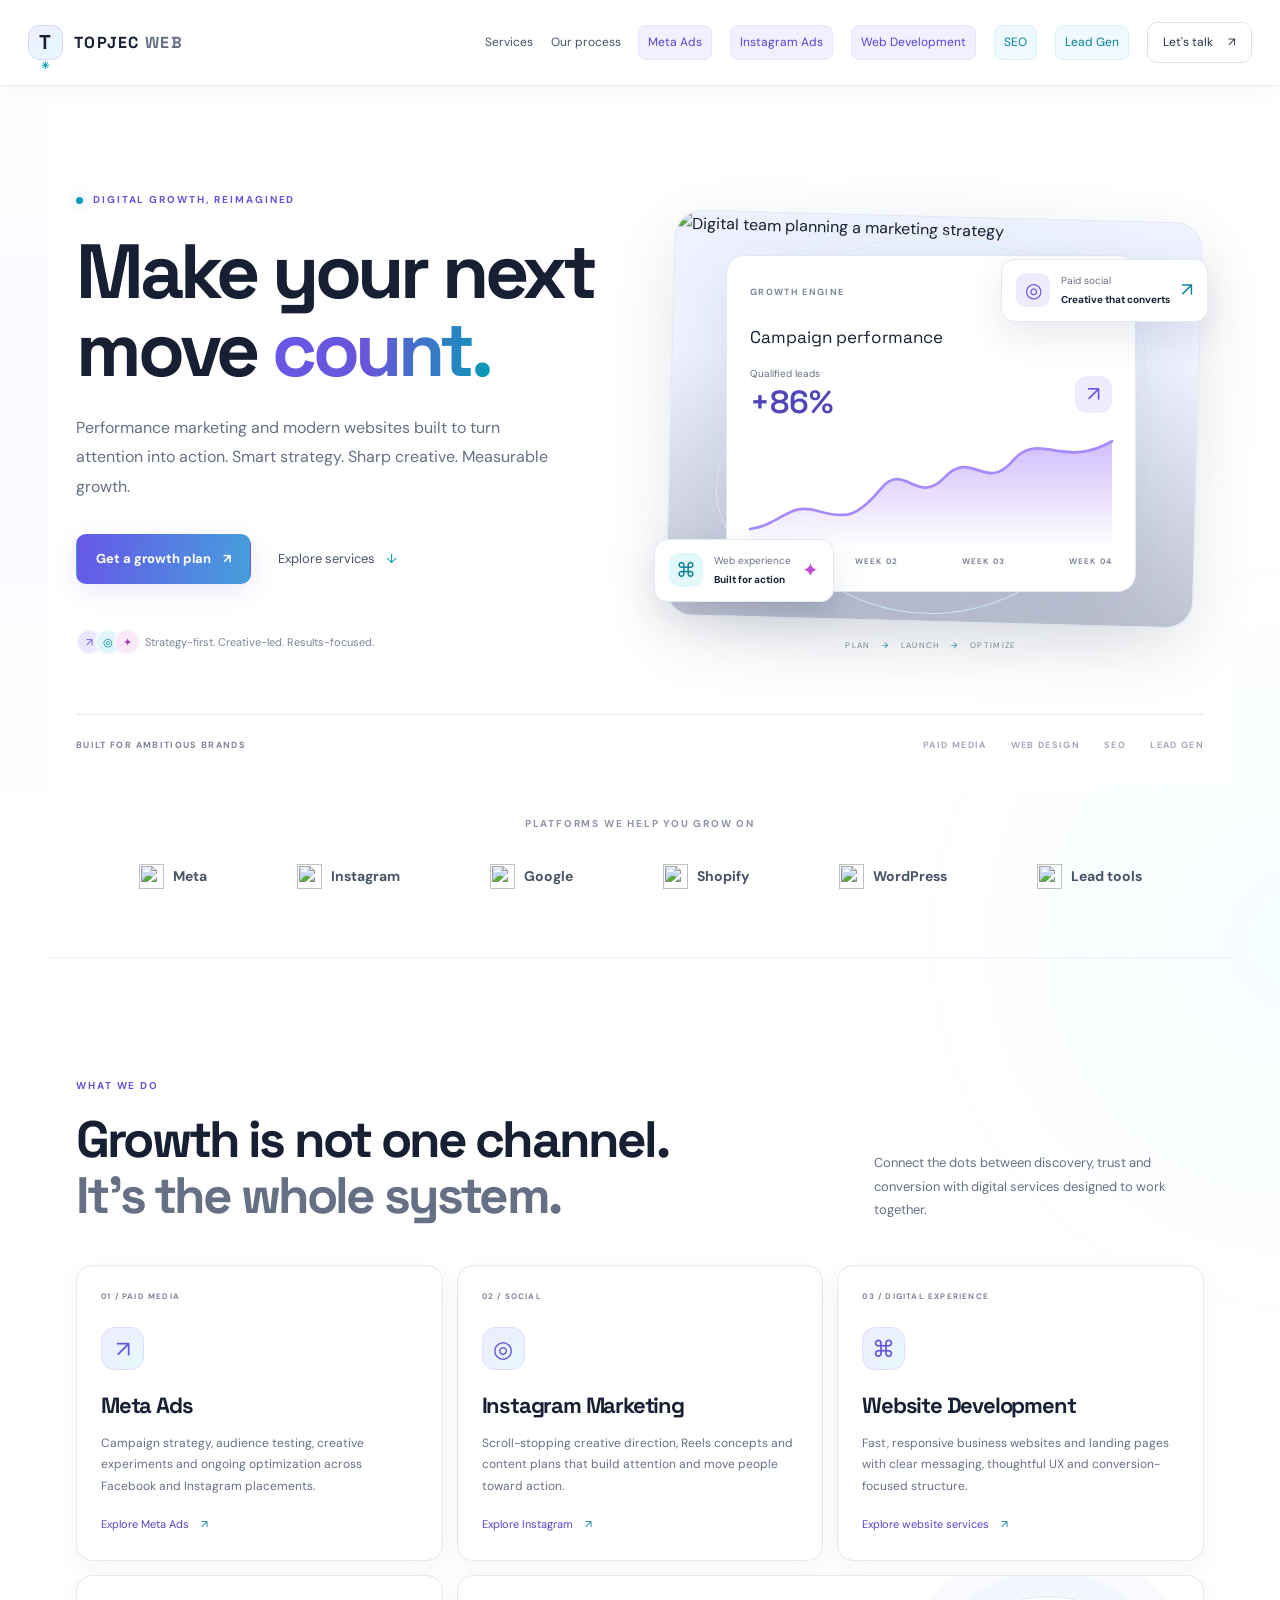
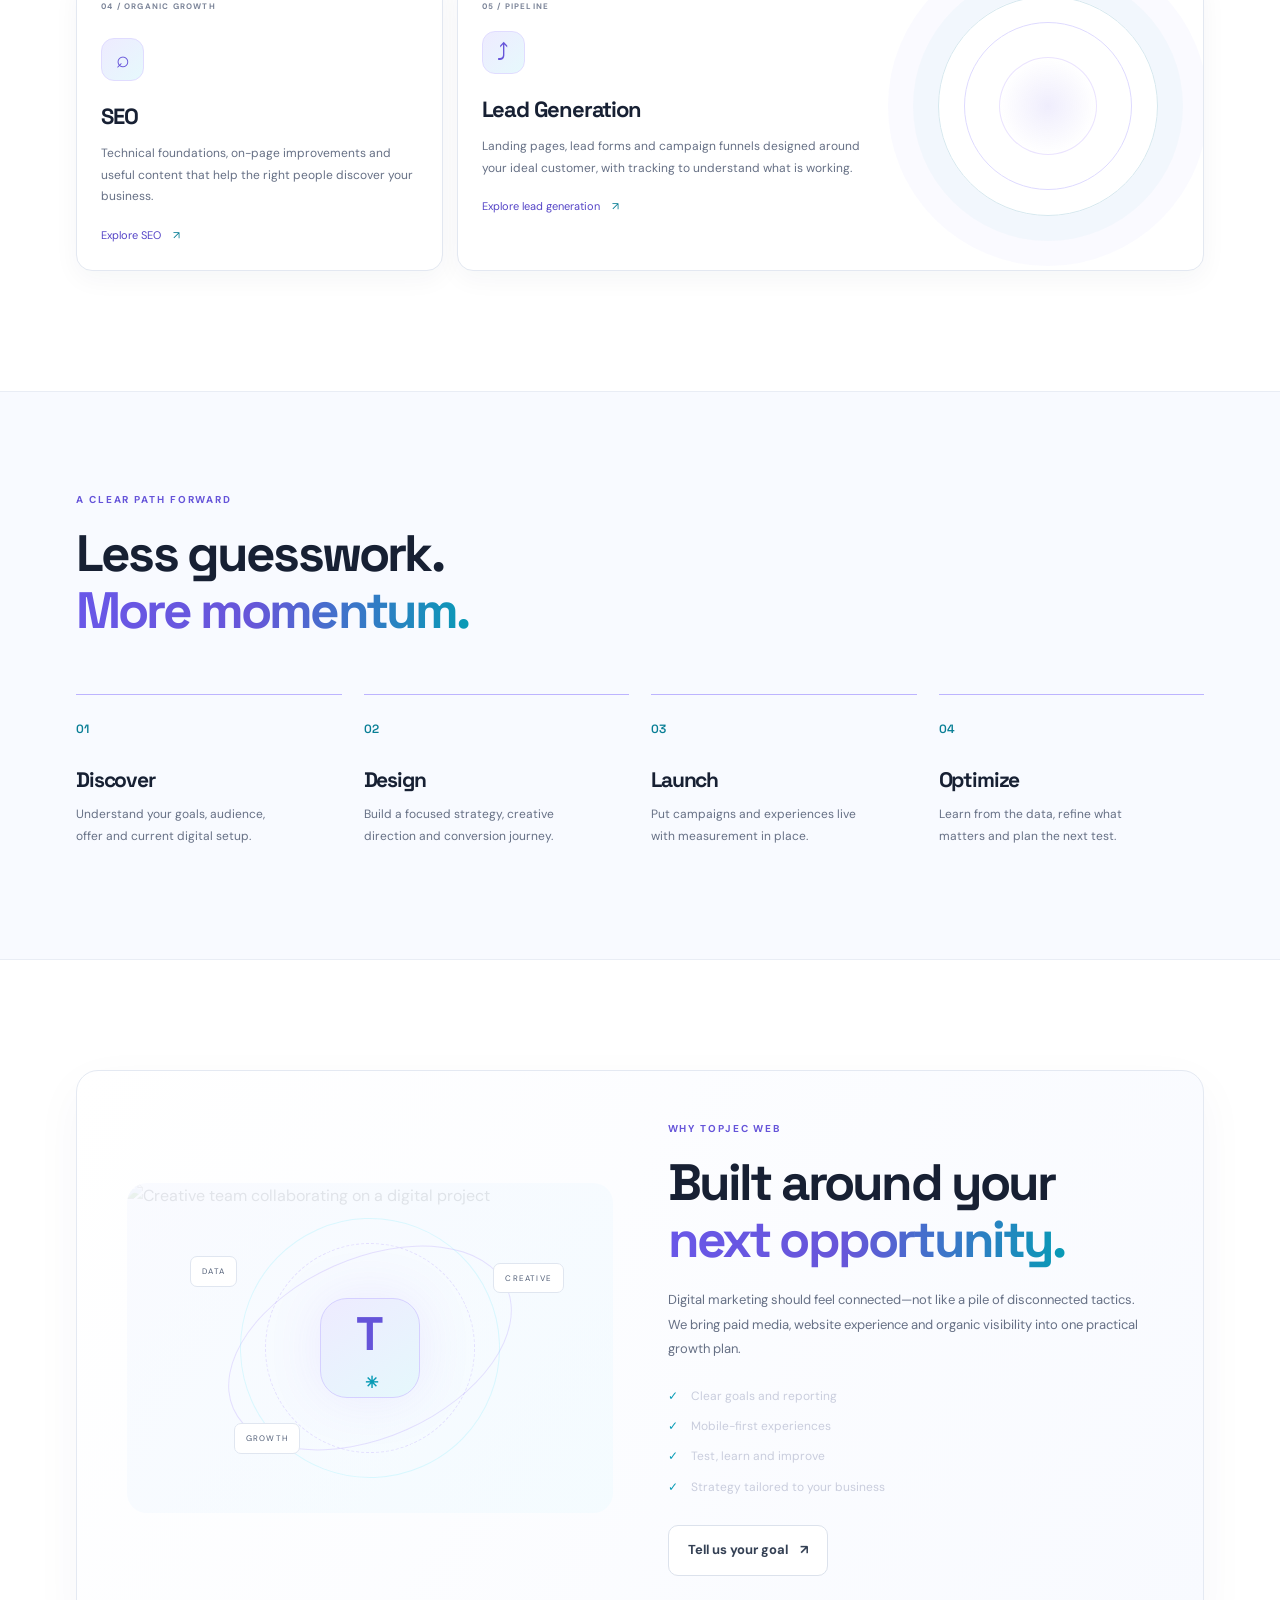
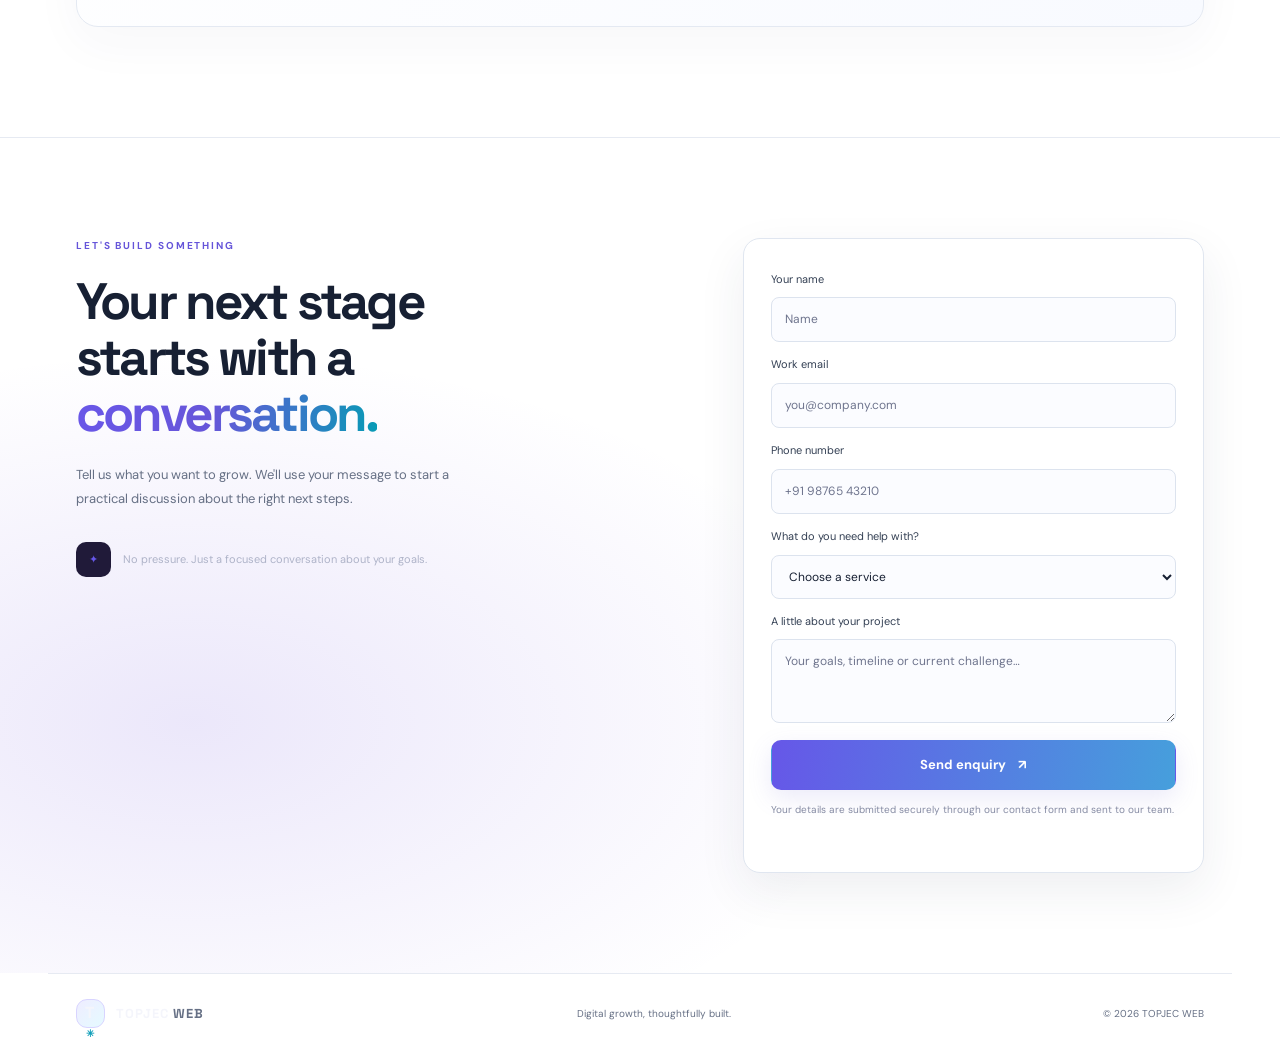
==== commit f179ba7f: "Add files via upload" ====
--- a/index.html
+++ b/index.html
@@ -55,7 +55,7 @@
       <a href="seo.html" aria-label="Google and SEO"><img src="https://cdn.simpleicons.org/google/4285F4" alt="" loading="lazy"><span>Google</span></a>
       <a href="website-development.html" aria-label="Shopify websites"><img src="https://cdn.simpleicons.org/shopify/7AB55C" alt="" loading="lazy"><span>Shopify</span></a>
       <a href="website-development.html" aria-label="WordPress websites"><img src="https://cdn.simpleicons.org/wordpress/21759B" alt="" loading="lazy"><span>WordPress</span></a>
-      <a href="lead-generation.html" aria-label="TikTok campaigns"><img src="https://cdn.simpleicons.org/tiktok/111111" alt="" loading="lazy"><span>TikTok</span></a>
+      <a href="lead-generation.html" aria-label="Lead generation tools"><img src="https://cdn.simpleicons.org/hubspot/FF7A59" alt="" loading="lazy"><span>Lead tools</span></a>
     </div></section>
 
     <section class="section-wrap services-section" id="services">
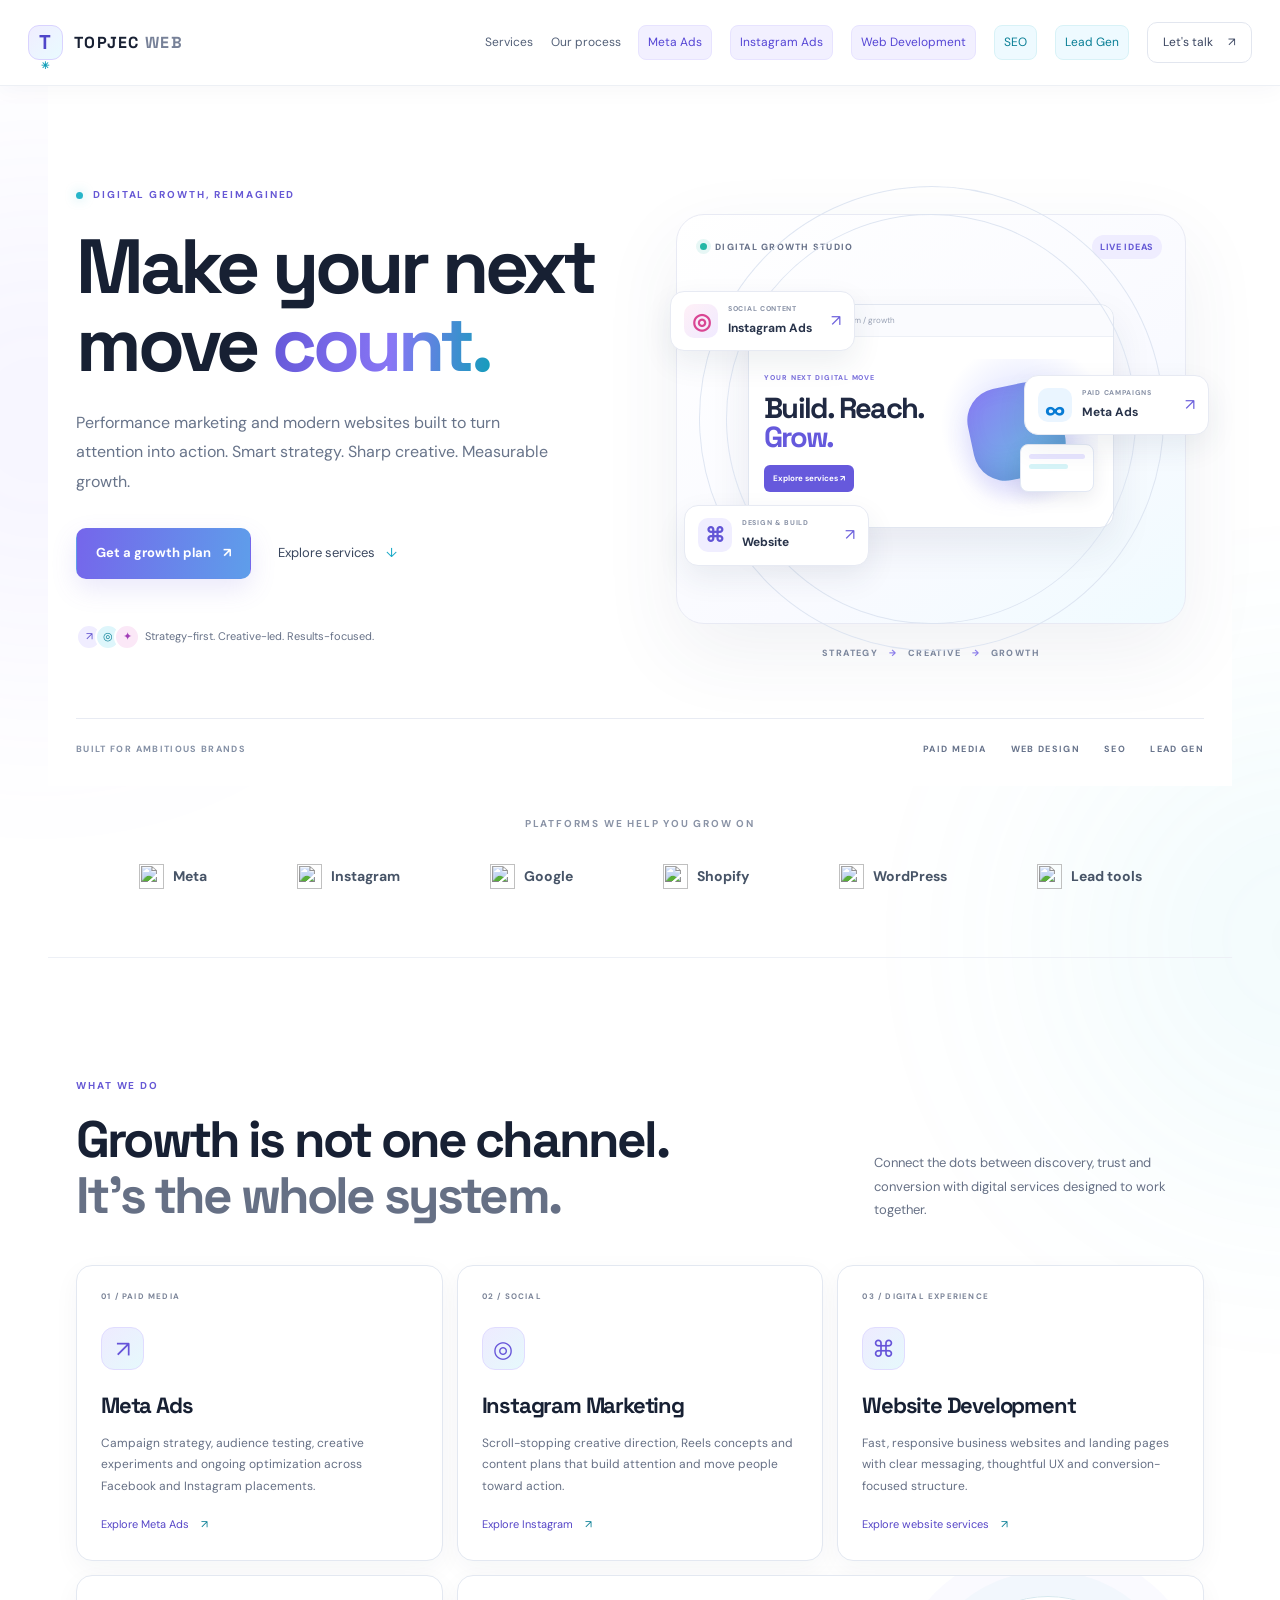
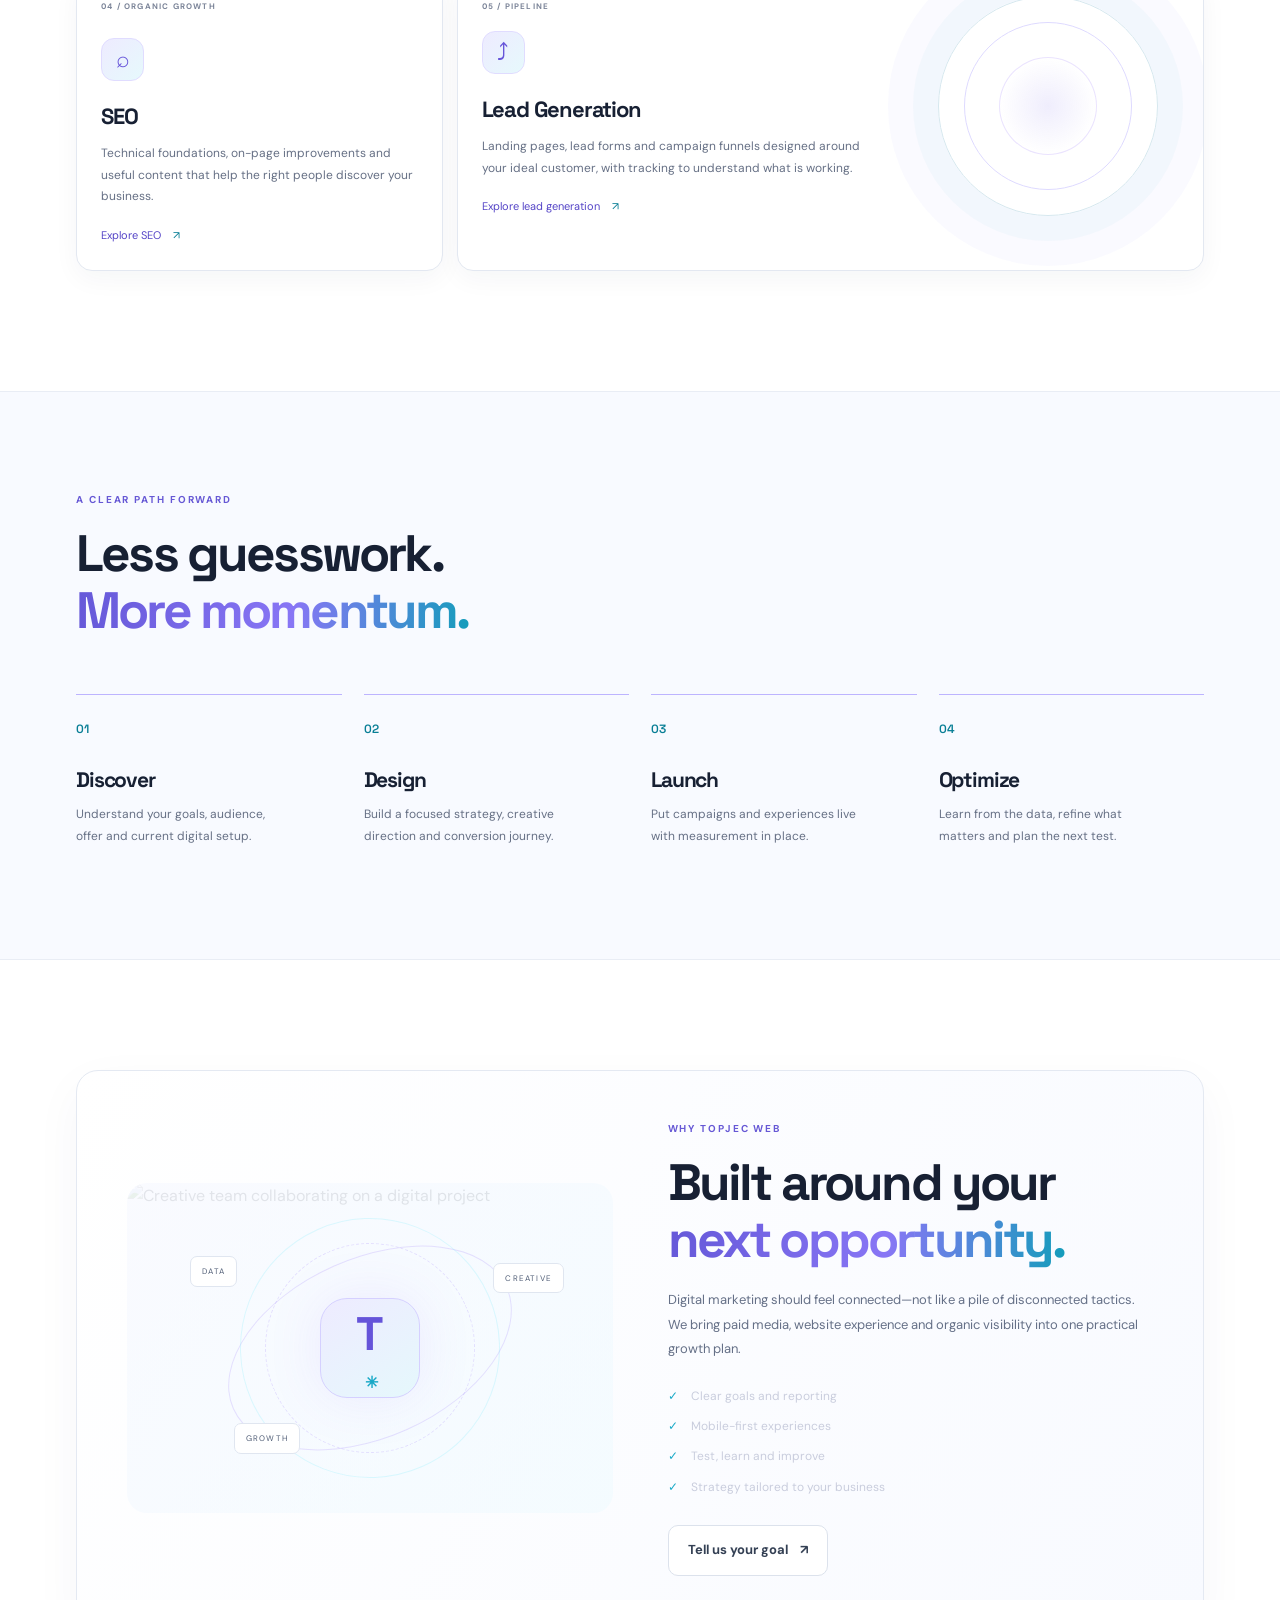
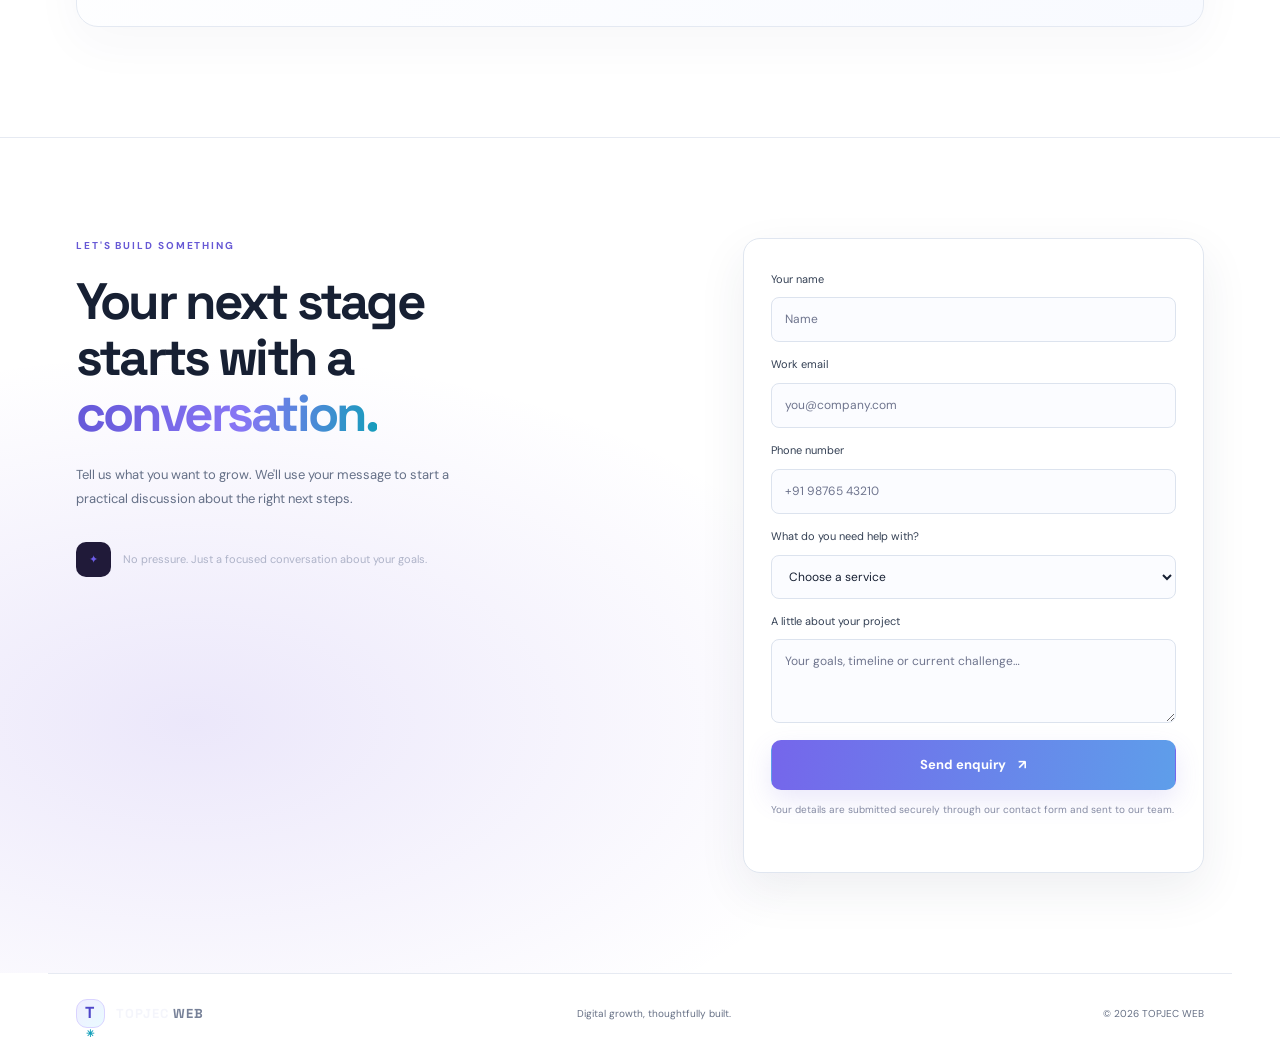
==== commit c5a17e66: "Add files via upload" ====
--- a/index.html
+++ b/index.html
@@ -31,20 +31,22 @@
         <div class="hero-actions"><a class="button button-primary" href="#contact">Get a growth plan <span>↗</span></a><a class="text-link" href="#services">Explore services <span>↓</span></a></div>
         <div class="trust-line"><span class="avatar-stack"><i>↗</i><i>◎</i><i>✦</i></span><span>Strategy-first. Creative-led. Results-focused.</span></div>
       </div>
-      <div class="hero-visual" aria-label="Digital marketing workspace and performance dashboard">
-        <div class="hero-photo-card"><img src="https://images.unsplash.com/photo-1552664730-d307ca884978?auto=format&fit=crop&w=1000&q=85" alt="Digital team planning a marketing strategy" loading="eager"><span class="photo-tag"><i></i> Strategy in action</span></div>
+      <div class="hero-visual service-orbit" aria-label="Interactive Instagram, Meta Ads and website development showcase">
         <div class="orbit orbit-a"></div><div class="orbit orbit-b"></div>
-        <div class="core-glow"></div>
-        <div class="dashboard-card main-card">
-          <div class="dash-top"><span class="tiny-label">GROWTH ENGINE</span><span class="status-pill"><i></i> READY TO SCALE</span></div>
-          <div class="dash-title">Campaign performance</div>
-          <div class="metric-row"><div><small>Qualified leads</small><strong>+<span class="counter" data-target="86">0</span>%</strong></div><div class="metric-icon">↗</div></div>
-          <svg class="chart" viewBox="0 0 400 125" role="img" aria-label="Illustrative upward performance chart"><defs><linearGradient id="fill" x1="0" x2="0" y1="0" y2="1"><stop offset="0" stop-color="#8b5cf6" stop-opacity=".4"/><stop offset="1" stop-color="#8b5cf6" stop-opacity="0"/></linearGradient></defs><path d="M0 105 C35 100 42 75 75 85 S120 90 145 60 S185 80 215 48 S260 65 290 30 S345 40 400 8 L400 125 L0 125Z" fill="url(#fill)"/><path d="M0 105 C35 100 42 75 75 85 S120 90 145 60 S185 80 215 48 S260 65 290 30 S345 40 400 8" fill="none" stroke="#a78bfa" stroke-width="3" stroke-linecap="round"/></svg>
-          <div class="chart-labels"><span>WEEK 01</span><span>WEEK 02</span><span>WEEK 03</span><span>WEEK 04</span></div>
+        <div class="service-stage">
+          <div class="stage-topline"><span class="stage-dot"></span> DIGITAL GROWTH STUDIO <span class="stage-live">LIVE IDEAS</span></div>
+          <div class="stage-window">
+            <div class="browser-bar"><span></span><span></span><span></span><small>topjecweb.com / growth</small></div>
+            <div class="browser-content">
+              <div class="mini-site-copy"><small>YOUR NEXT DIGITAL MOVE</small><strong>Build. Reach.<br><em>Grow.</em></strong><span class="mini-cta">Explore services ↗</span></div>
+              <div class="mini-site-art"><div class="mini-orb"></div><div class="mini-window"></div><div class="mini-cursor">↗</div></div>
+            </div>
+          </div>
+          <a class="orbit-service orbit-instagram" href="instagram-marketing.html" aria-label="Explore Instagram Ads"><span class="platform-symbol insta-symbol">◎</span><span><small>SOCIAL CONTENT</small><b>Instagram Ads</b></span><i>↗</i></a>
+          <a class="orbit-service orbit-meta" href="meta-ads.html" aria-label="Explore Meta Ads"><span class="platform-symbol meta-symbol">∞</span><span><small>PAID CAMPAIGNS</small><b>Meta Ads</b></span><i>↗</i></a>
+          <a class="orbit-service orbit-web" href="website-development.html" aria-label="Explore Website Development"><span class="platform-symbol web-symbol">⌘</span><span><small>DESIGN & BUILD</small><b>Website</b></span><i>↗</i></a>
         </div>
-        <div class="floating-card floating-top"><span class="float-icon purple">◎</span><div><small>Paid social</small><b>Creative that converts</b></div><span class="float-arrow">↗</span></div>
-        <div class="floating-card floating-bottom"><span class="float-icon cyan">⌘</span><div><small>Web experience</small><b>Built for action</b></div><span class="spark">✦</span></div>
-        <div class="visual-caption">PLAN <span>→</span> LAUNCH <span>→</span> OPTIMIZE</div>
+        <div class="visual-caption">STRATEGY <span>→</span> CREATIVE <span>→</span> GROWTH</div>
       </div>
       <div class="hero-bottom"><span>BUILT FOR AMBITIOUS BRANDS</span><div class="bottom-tags"><span>PAID MEDIA</span><span>WEB DESIGN</span><span>SEO</span><span>LEAD GEN</span></div></div>
     </section>
--- a/styles.css
+++ b/styles.css
@@ -23,3 +23,53 @@
 /* Real-world imagery and platform logo strip — bright white homepage */
 .hero{background:#fff}.hero-visual{isolation:isolate}.hero-photo-card{position:absolute;inset:12px 6px 22px 12px;overflow:hidden;border-radius:28px;background:#eef2ff;border:1px solid #e4e8f2;box-shadow:0 22px 65px rgba(30,45,75,.12);z-index:0;transform:rotate(1.5deg)}.hero-photo-card:after{content:"";position:absolute;inset:35% 0 0;background:linear-gradient(180deg,transparent,rgba(20,27,48,.22))}.hero-photo-card img{width:100%;height:100%;object-fit:cover;display:block;filter:saturate(.92)}.photo-tag{position:absolute;z-index:2;bottom:18px;left:18px;display:flex;align-items:center;gap:8px;background:rgba(255,255,255,.96);color:#25314a;padding:10px 13px;border:1px solid #e6eaf2;border-radius:12px;font-size:11px;font-weight:700;box-shadow:0 6px 20px #17203318}.photo-tag i{width:7px;height:7px;border-radius:50%;background:#19b98a}.dashboard-card{z-index:2}.floating-card{z-index:3}.orbit,.core-glow{z-index:1;pointer-events:none}.platform-strip{padding-top:30px;padding-bottom:58px;border-bottom:1px solid #edf0f6}.platform-heading{text-align:center;font-size:10px;letter-spacing:.18em;font-weight:700;color:#8a93a6;margin-bottom:22px}.platform-logos{display:flex;align-items:center;justify-content:center;gap:clamp(20px,5vw,65px);flex-wrap:wrap}.platform-logos a{display:flex;align-items:center;gap:9px;padding:10px 13px;border-radius:12px;color:#475467;font-weight:700;font-size:14px;transition:transform .2s,background .2s}.platform-logos a:hover{transform:translateY(-3px);background:#f7f8fc}.platform-logos img{width:25px;height:25px;object-fit:contain}.about-art{position:relative;overflow:hidden;border-radius:20px}.about-photo{position:absolute;inset:0;width:100%;height:100%;object-fit:cover;border-radius:20px;opacity:.22;filter:saturate(.75)}.about-art .ring,.about-art .art-center,.about-art .art-chip{z-index:1}.about-art:after{content:"";position:absolute;inset:0;background:linear-gradient(135deg,rgba(245,247,255,.55),rgba(236,250,255,.48));pointer-events:none}.about-art .ring,.about-art .art-center,.about-art .art-chip{position:absolute;z-index:2}.about-art .art-center{top:50%;left:50%;transform:translate(-50%,-50%)}.about-art .chip-a{top:22%;left:13%}.about-art .chip-b{top:24%;right:10%}.about-art .chip-c{bottom:18%;left:22%}
 @media(max-width:850px){.hero-photo-card{inset:10px 10px 18px}.platform-strip{padding-top:25px;padding-bottom:38px}.platform-logos{gap:10px}.platform-logos a{font-size:12px;padding:8px}.platform-logos img{width:22px;height:22px}}
+
+
+/* White futuristic service-orbit hero */
+:root{--bg:#ffffff;--panel:#ffffff;--panel2:#f7f9fc;--text:#182033;--muted:#657087;--line:#e6eaf2;--purple:#6d5ce8;--cyan:#19a9c7;--pink:#e879b9}
+body{background:#fff;color:#182033}
+.ambient-one{background:#8b7bff;opacity:.08}.ambient-two{background:#43c8dc;opacity:.07}
+.site-header{border-bottom-color:#edf0f5;background:rgba(255,255,255,.92);backdrop-filter:blur(16px)}
+.brand b{color:#778198}.brand-mark{background:linear-gradient(135deg,#f0edff,#e9fbff);border-color:#d9d3ff;color:#4f46c9}
+.nav{color:#536078}.nav a:hover,.text-link:hover{color:#5c4fe0}.nav-cta{border-color:#e2e6ef;color:#3a4560;background:#fff}
+.menu-toggle{color:#26324a}
+.hero{padding-top:76px}
+.eyebrow{color:#6658d5}.live-dot{background:#27b5c9;box-shadow:0 0 12px #27b5c966}
+.gradient-text{background:linear-gradient(95deg,#6558d8 0%,#8876f5 55%,#149dbb 100%);-webkit-background-clip:text;background-clip:text;color:transparent}
+.hero-lede{color:#68748a}.button-primary{background:linear-gradient(100deg,#7566eb,#5e9eea);color:white;box-shadow:0 10px 26px #7162df25}
+.text-link{color:#39465e}.trust-line{color:#667187}.avatar-stack i{background:#f0edff;color:#5f52cf;border-color:white}
+.hero-visual.service-orbit{min-height:500px;position:relative;display:flex;align-items:center;justify-content:center;isolation:isolate}
+.service-stage{position:relative;width:min(100%,510px);height:410px;border:1px solid #e8eaf4;border-radius:28px;background:linear-gradient(145deg,#fff 0%,#f9faff 62%,#f0fbff 100%);box-shadow:0 28px 80px #34456d13;display:flex;align-items:center;justify-content:center}
+.stage-topline{position:absolute;top:20px;left:23px;right:23px;display:flex;align-items:center;gap:8px;font-size:9px;letter-spacing:.14em;font-weight:800;color:#68728a}
+.stage-dot{width:7px;height:7px;background:#24b7a5;border-radius:50%;box-shadow:0 0 0 4px #24b7a51c}
+.stage-live{margin-left:auto;color:#6559d5;background:#efedff;padding:5px 8px;border-radius:99px;letter-spacing:.08em}
+.stage-window{width:72%;background:#fff;border:1px solid #e1e6f0;border-radius:14px;overflow:hidden;box-shadow:0 18px 40px #1f315116;transform:translateY(-3px)}
+.browser-bar{height:32px;display:flex;align-items:center;gap:5px;padding:0 11px;background:#fafbfe;border-bottom:1px solid #edf0f6}
+.browser-bar>span{width:6px;height:6px;border-radius:50%;background:#d7dceb}.browser-bar small{margin-left:8px;font-size:8px;color:#98a1b4}
+.browser-content{display:grid;grid-template-columns:1fr 1fr;min-height:190px;padding:20px 15px;align-items:center;gap:8px}
+.mini-site-copy small{display:block;font-size:7px;letter-spacing:.13em;font-weight:800;color:#7a70dc;margin-bottom:10px}
+.mini-site-copy strong{font-family:var(--display);font-size:29px;line-height:1.02;letter-spacing:-.06em;color:#202942;display:block}
+.mini-site-copy em{font-style:normal;color:#6559dc}
+.mini-cta{display:inline-block;background:#6659dc;color:#fff;font-size:8px;font-weight:700;padding:7px 9px;border-radius:6px;margin-top:13px}
+.mini-site-art{height:145px;position:relative;display:grid;place-items:center;background:radial-gradient(circle at 55% 45%,#dff8ff 0,#eef0ff 40%,transparent 70%)}
+.mini-orb{width:93px;height:93px;border-radius:32px;background:linear-gradient(140deg,#8b7cf6,#65c8dd);transform:rotate(-12deg);box-shadow:inset -10px -10px 25px #4c46b344,0 14px 25px #766ce633}
+.mini-window{position:absolute;width:74px;height:48px;right:4px;bottom:12px;background:#fff;border:1px solid #e2e8f4;border-radius:8px;box-shadow:0 6px 18px #29365718}
+.mini-window:before,.mini-window:after{content:"";display:block;height:5px;border-radius:5px;background:#e8e5ff;margin:9px 8px 0}.mini-window:after{width:55%;background:#d6f4f8;margin-top:5px}
+.mini-cursor{position:absolute;right:20px;top:22px;font-size:23px;color:#5548cb;text-shadow:0 2px white}
+.orbit{border-color:#dce4f1;opacity:.9}.orbit-a{width:410px;height:410px}.orbit-b{width:465px;height:465px}
+.orbit-service{position:absolute;z-index:3;display:flex;align-items:center;gap:10px;padding:11px 13px;background:#fff;border:1px solid #e7eaf3;border-radius:14px;box-shadow:0 12px 30px #2a385315;min-width:185px;transition:transform .25s,box-shadow .25s,border-color .25s}
+.orbit-service:hover{transform:translateY(-5px) scale(1.02);box-shadow:0 18px 35px #2a385323;border-color:#c8c0ff}
+.orbit-service small{display:block;font-size:7px;letter-spacing:.1em;color:#8b94a8;font-weight:800}.orbit-service b{font-size:12px;color:#28334a}.orbit-service i{font-style:normal;margin-left:auto;color:#6c60dc}
+.platform-symbol{width:34px;height:34px;border-radius:10px;display:grid;place-items:center;font-size:22px;font-weight:700;flex:none}
+.insta-symbol{color:#d94693;background:linear-gradient(135deg,#fff0f7,#f0eaff)}
+.meta-symbol{color:#087bd4;background:#eaf5ff;font-size:27px}
+.web-symbol{color:#6255d6;background:#f0eeff;font-size:20px}
+.orbit-instagram{top:76px;left:-7px;animation:floatService 5s ease-in-out infinite}
+.orbit-meta{top:160px;right:-24px;animation:floatService 5.5s ease-in-out infinite .4s}
+.orbit-web{bottom:57px;left:7px;animation:floatService 6s ease-in-out infinite .8s}
+@keyframes floatService{0%,100%{translate:0 0}50%{translate:0 -8px}}
+.visual-caption{position:absolute;bottom:8px;left:50%;transform:translateX(-50%);font-size:9px;letter-spacing:.16em;font-weight:800;color:#7c879d;white-space:nowrap}.visual-caption span{color:#8a7bea;padding:0 7px}
+.hero-bottom{color:#8490a5;border-color:#e8ebf3}.bottom-tags span{color:#67738b;border-color:#e4e8f1;background:#fff}
+section{scroll-margin-top:100px}
+@media(max-width:850px){.nav{background:#fff;border:1px solid #e8ebf3;box-shadow:0 15px 35px #1b2b4512}.nav a{color:#45516a}.nav-cta{color:#4e43c9}.hero-visual.service-orbit{min-height:420px}.service-stage{height:350px}.orbit-a{width:340px;height:340px}.orbit-b{width:385px;height:385px}.orbit-service{min-width:160px;padding:9px}.orbit-instagram{left:0;top:62px}.orbit-meta{right:0;top:142px}.orbit-web{left:0;bottom:35px}.browser-content{min-height:155px}.mini-site-copy strong{font-size:24px}.mini-site-art{height:120px}}
+@media(max-width:480px){.hero-visual.service-orbit{min-height:365px;margin:10px -8px 0}.service-stage{height:300px;border-radius:22px}.stage-topline{top:14px;left:14px;right:14px;font-size:7px}.stage-window{width:75%}.browser-content{padding:13px 9px;min-height:130px}.mini-site-copy strong{font-size:19px}.mini-site-art{height:100px}.mini-orb{width:65px;height:65px}.mini-window{width:55px;height:37px}.orbit-a{width:290px;height:290px}.orbit-b{width:320px;height:320px}.orbit-service{min-width:139px;gap:7px;padding:7px 8px;border-radius:11px}.platform-symbol{width:28px;height:28px;font-size:18px}.orbit-service b{font-size:10px}.orbit-service small{font-size:6px}.orbit-instagram{top:48px;left:-3px}.orbit-meta{top:125px;right:-3px}.orbit-web{bottom:25px;left:-3px}.visual-caption{font-size:7px;bottom:1px}}
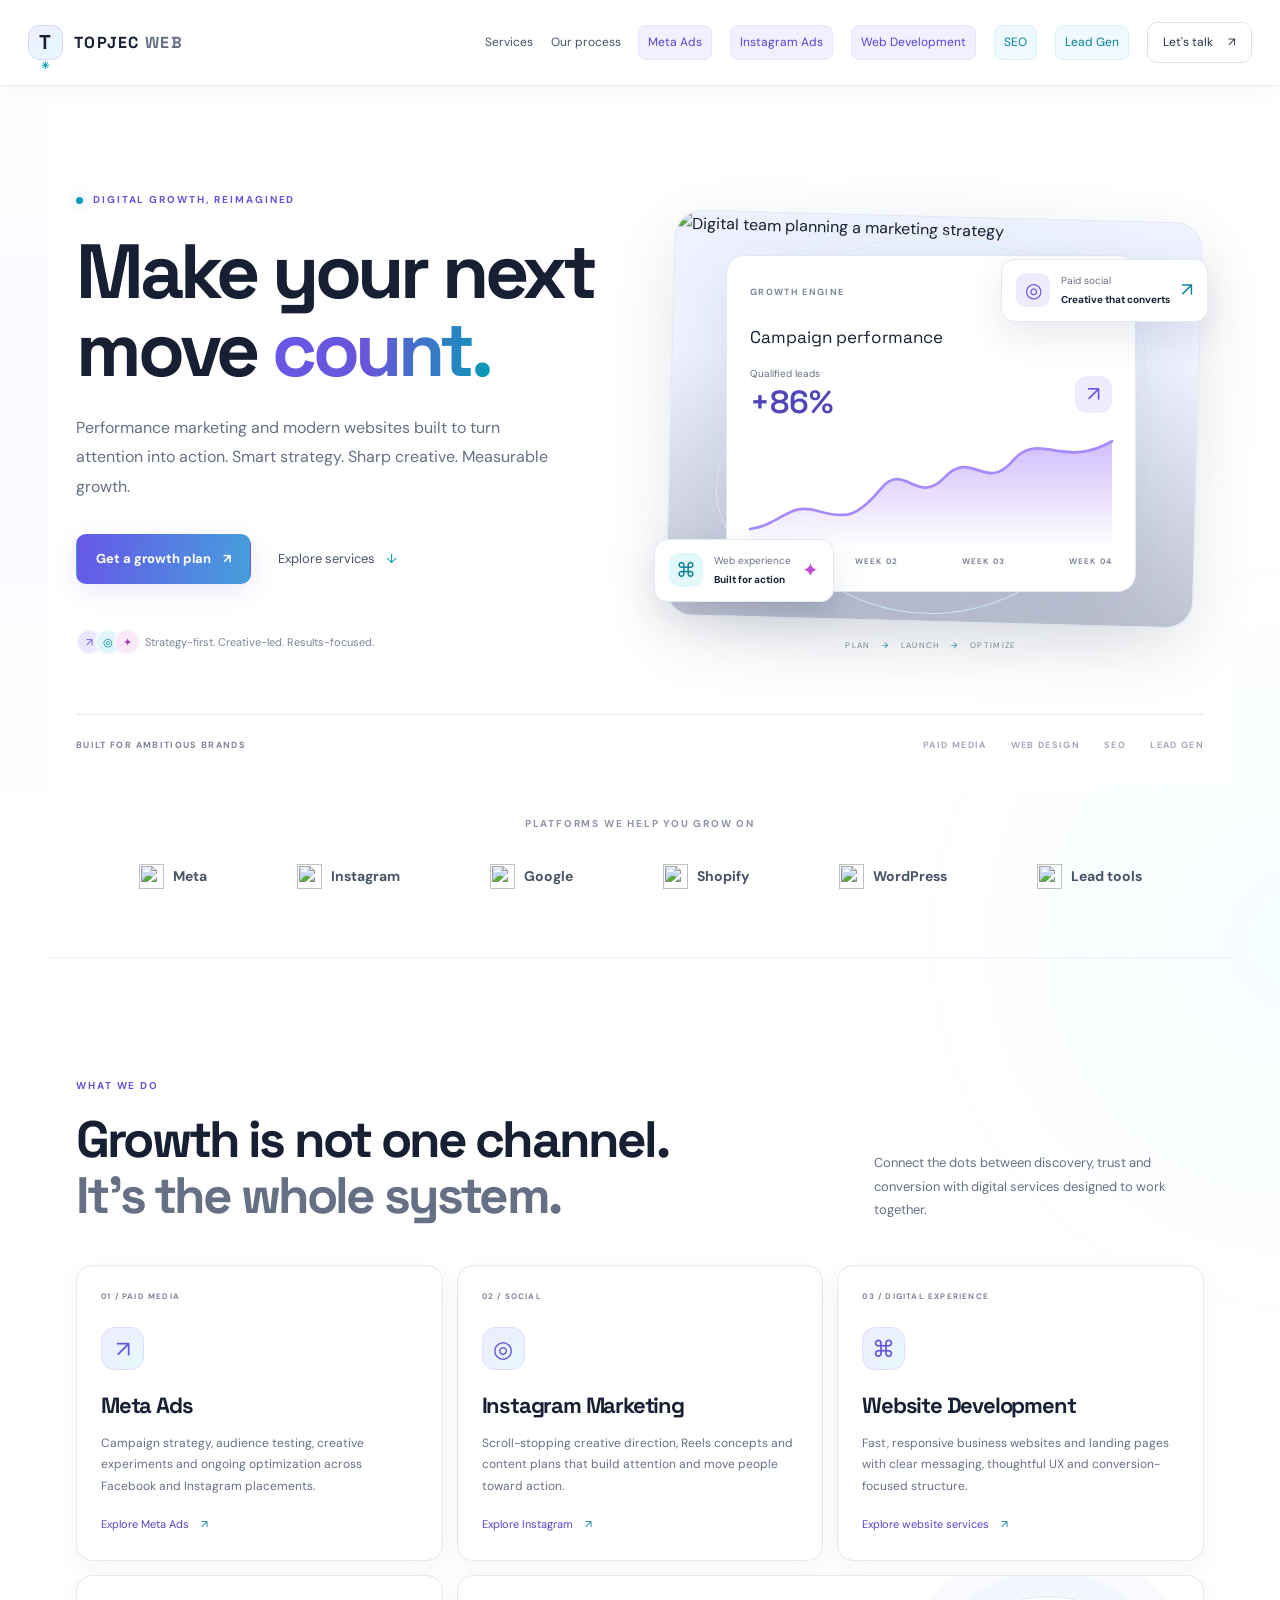
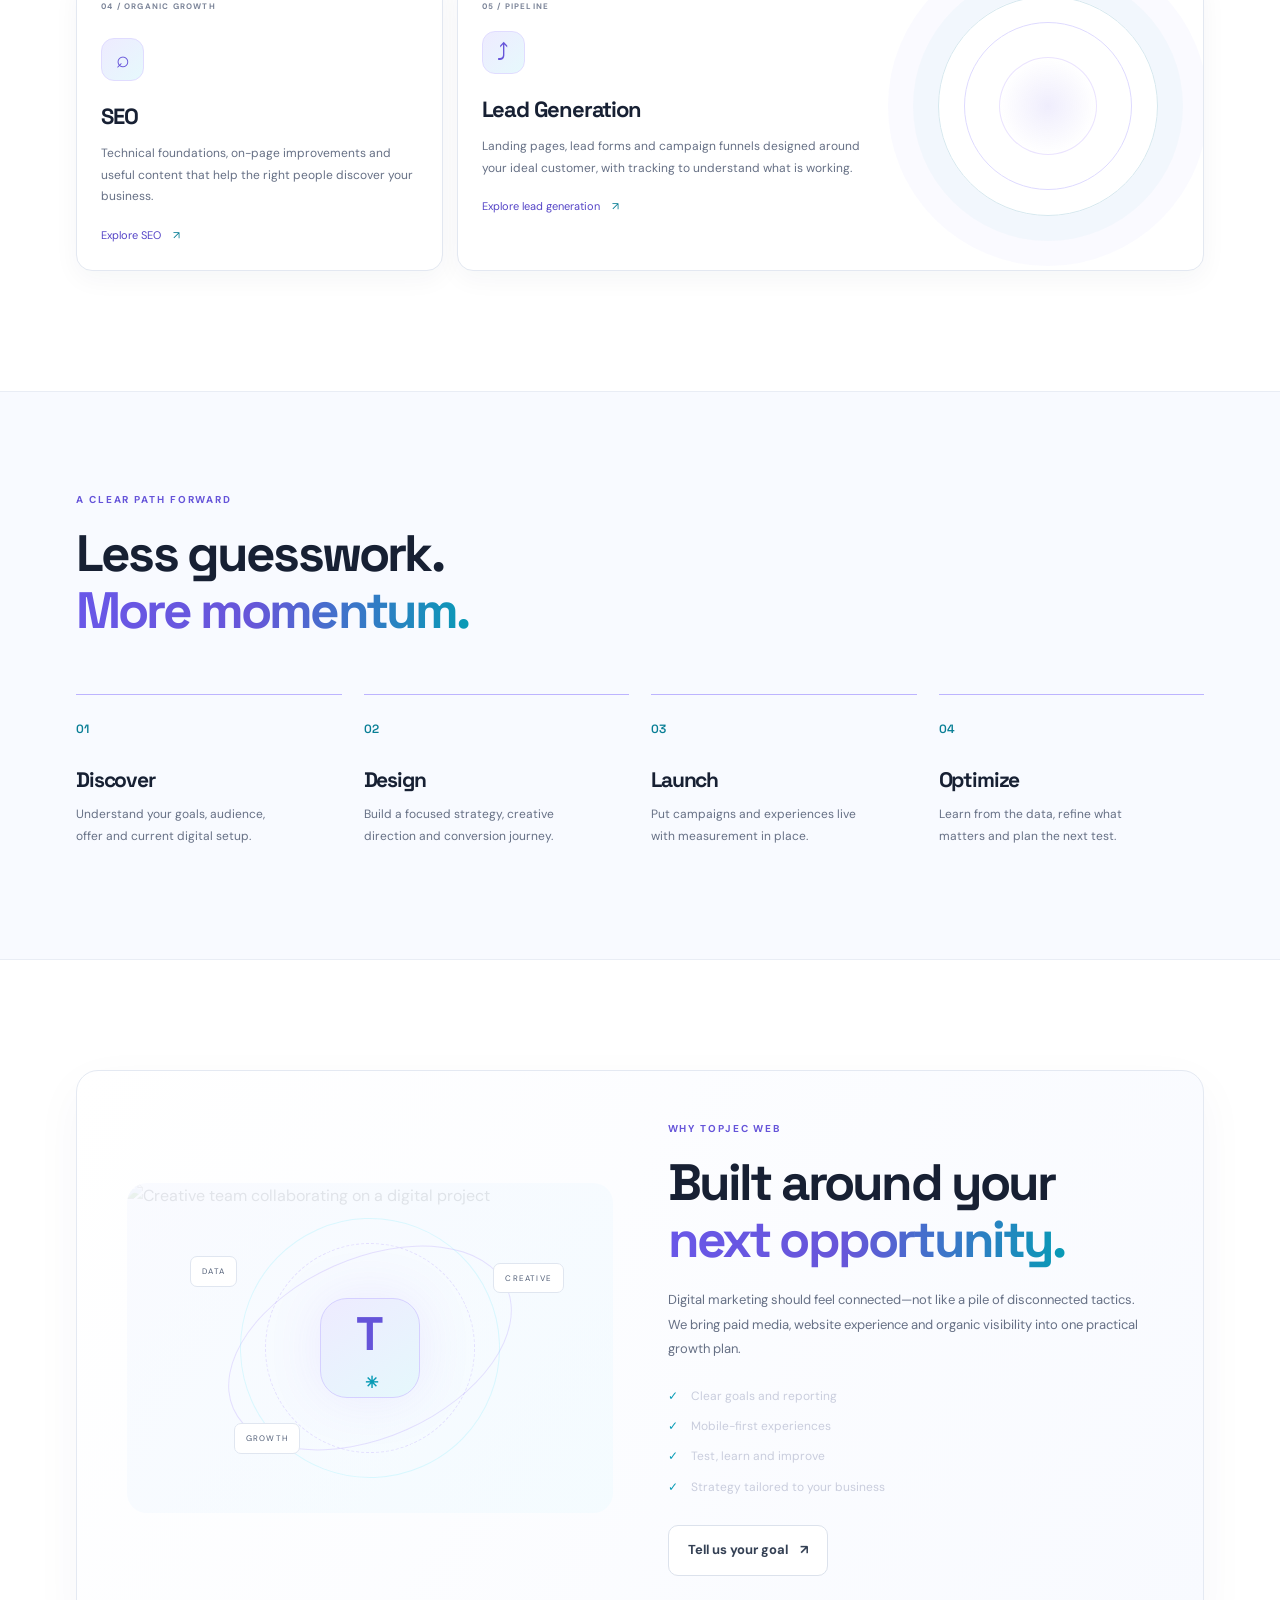
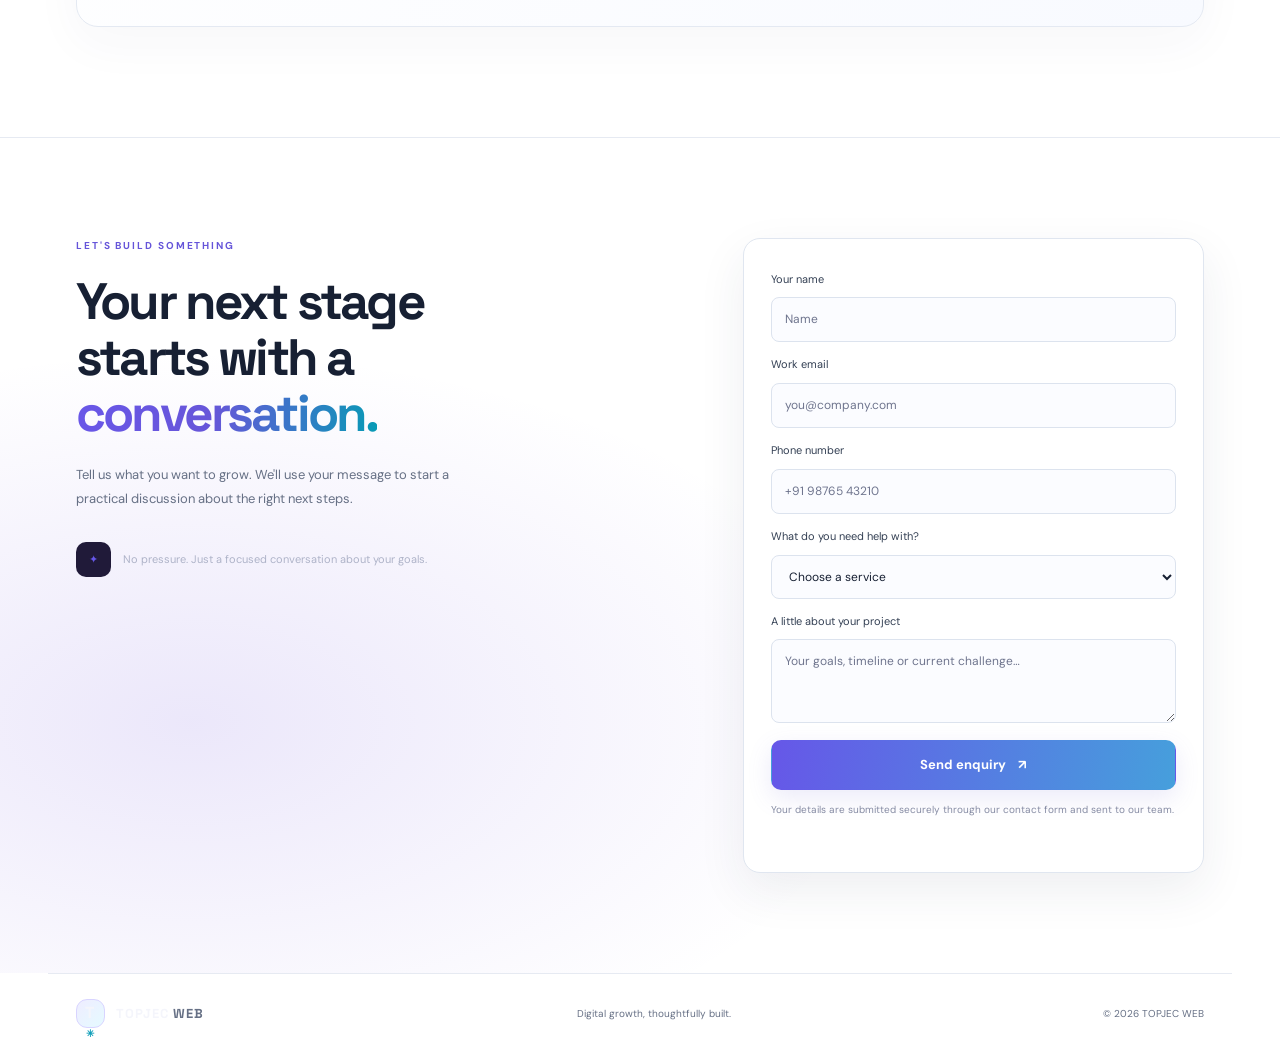
==== commit 90c8d6b3: "Add files via upload" ====
--- a/index.html
+++ b/index.html
@@ -31,22 +31,20 @@
         <div class="hero-actions"><a class="button button-primary" href="#contact">Get a growth plan <span>↗</span></a><a class="text-link" href="#services">Explore services <span>↓</span></a></div>
         <div class="trust-line"><span class="avatar-stack"><i>↗</i><i>◎</i><i>✦</i></span><span>Strategy-first. Creative-led. Results-focused.</span></div>
       </div>
-      <div class="hero-visual service-orbit" aria-label="Interactive Instagram, Meta Ads and website development showcase">
+      <div class="hero-visual" aria-label="Digital marketing workspace and performance dashboard">
+        <div class="hero-photo-card"><img src="https://images.unsplash.com/photo-1552664730-d307ca884978?auto=format&fit=crop&w=1000&q=85" alt="Digital team planning a marketing strategy" loading="eager"><span class="photo-tag"><i></i> Strategy in action</span></div>
         <div class="orbit orbit-a"></div><div class="orbit orbit-b"></div>
-        <div class="service-stage">
-          <div class="stage-topline"><span class="stage-dot"></span> DIGITAL GROWTH STUDIO <span class="stage-live">LIVE IDEAS</span></div>
-          <div class="stage-window">
-            <div class="browser-bar"><span></span><span></span><span></span><small>topjecweb.com / growth</small></div>
-            <div class="browser-content">
-              <div class="mini-site-copy"><small>YOUR NEXT DIGITAL MOVE</small><strong>Build. Reach.<br><em>Grow.</em></strong><span class="mini-cta">Explore services ↗</span></div>
-              <div class="mini-site-art"><div class="mini-orb"></div><div class="mini-window"></div><div class="mini-cursor">↗</div></div>
-            </div>
-          </div>
-          <a class="orbit-service orbit-instagram" href="instagram-marketing.html" aria-label="Explore Instagram Ads"><span class="platform-symbol insta-symbol">◎</span><span><small>SOCIAL CONTENT</small><b>Instagram Ads</b></span><i>↗</i></a>
-          <a class="orbit-service orbit-meta" href="meta-ads.html" aria-label="Explore Meta Ads"><span class="platform-symbol meta-symbol">∞</span><span><small>PAID CAMPAIGNS</small><b>Meta Ads</b></span><i>↗</i></a>
-          <a class="orbit-service orbit-web" href="website-development.html" aria-label="Explore Website Development"><span class="platform-symbol web-symbol">⌘</span><span><small>DESIGN & BUILD</small><b>Website</b></span><i>↗</i></a>
+        <div class="core-glow"></div>
+        <div class="dashboard-card main-card">
+          <div class="dash-top"><span class="tiny-label">GROWTH ENGINE</span><span class="status-pill"><i></i> READY TO SCALE</span></div>
+          <div class="dash-title">Campaign performance</div>
+          <div class="metric-row"><div><small>Qualified leads</small><strong>+<span class="counter" data-target="86">0</span>%</strong></div><div class="metric-icon">↗</div></div>
+          <svg class="chart" viewBox="0 0 400 125" role="img" aria-label="Illustrative upward performance chart"><defs><linearGradient id="fill" x1="0" x2="0" y1="0" y2="1"><stop offset="0" stop-color="#8b5cf6" stop-opacity=".4"/><stop offset="1" stop-color="#8b5cf6" stop-opacity="0"/></linearGradient></defs><path d="M0 105 C35 100 42 75 75 85 S120 90 145 60 S185 80 215 48 S260 65 290 30 S345 40 400 8 L400 125 L0 125Z" fill="url(#fill)"/><path d="M0 105 C35 100 42 75 75 85 S120 90 145 60 S185 80 215 48 S260 65 290 30 S345 40 400 8" fill="none" stroke="#a78bfa" stroke-width="3" stroke-linecap="round"/></svg>
+          <div class="chart-labels"><span>WEEK 01</span><span>WEEK 02</span><span>WEEK 03</span><span>WEEK 04</span></div>
         </div>
-        <div class="visual-caption">STRATEGY <span>→</span> CREATIVE <span>→</span> GROWTH</div>
+        <div class="floating-card floating-top"><span class="float-icon purple">◎</span><div><small>Paid social</small><b>Creative that converts</b></div><span class="float-arrow">↗</span></div>
+        <div class="floating-card floating-bottom"><span class="float-icon cyan">⌘</span><div><small>Web experience</small><b>Built for action</b></div><span class="spark">✦</span></div>
+        <div class="visual-caption">PLAN <span>→</span> LAUNCH <span>→</span> OPTIMIZE</div>
       </div>
       <div class="hero-bottom"><span>BUILT FOR AMBITIOUS BRANDS</span><div class="bottom-tags"><span>PAID MEDIA</span><span>WEB DESIGN</span><span>SEO</span><span>LEAD GEN</span></div></div>
     </section>
--- a/styles.css
+++ b/styles.css
@@ -23,53 +23,3 @@
 /* Real-world imagery and platform logo strip — bright white homepage */
 .hero{background:#fff}.hero-visual{isolation:isolate}.hero-photo-card{position:absolute;inset:12px 6px 22px 12px;overflow:hidden;border-radius:28px;background:#eef2ff;border:1px solid #e4e8f2;box-shadow:0 22px 65px rgba(30,45,75,.12);z-index:0;transform:rotate(1.5deg)}.hero-photo-card:after{content:"";position:absolute;inset:35% 0 0;background:linear-gradient(180deg,transparent,rgba(20,27,48,.22))}.hero-photo-card img{width:100%;height:100%;object-fit:cover;display:block;filter:saturate(.92)}.photo-tag{position:absolute;z-index:2;bottom:18px;left:18px;display:flex;align-items:center;gap:8px;background:rgba(255,255,255,.96);color:#25314a;padding:10px 13px;border:1px solid #e6eaf2;border-radius:12px;font-size:11px;font-weight:700;box-shadow:0 6px 20px #17203318}.photo-tag i{width:7px;height:7px;border-radius:50%;background:#19b98a}.dashboard-card{z-index:2}.floating-card{z-index:3}.orbit,.core-glow{z-index:1;pointer-events:none}.platform-strip{padding-top:30px;padding-bottom:58px;border-bottom:1px solid #edf0f6}.platform-heading{text-align:center;font-size:10px;letter-spacing:.18em;font-weight:700;color:#8a93a6;margin-bottom:22px}.platform-logos{display:flex;align-items:center;justify-content:center;gap:clamp(20px,5vw,65px);flex-wrap:wrap}.platform-logos a{display:flex;align-items:center;gap:9px;padding:10px 13px;border-radius:12px;color:#475467;font-weight:700;font-size:14px;transition:transform .2s,background .2s}.platform-logos a:hover{transform:translateY(-3px);background:#f7f8fc}.platform-logos img{width:25px;height:25px;object-fit:contain}.about-art{position:relative;overflow:hidden;border-radius:20px}.about-photo{position:absolute;inset:0;width:100%;height:100%;object-fit:cover;border-radius:20px;opacity:.22;filter:saturate(.75)}.about-art .ring,.about-art .art-center,.about-art .art-chip{z-index:1}.about-art:after{content:"";position:absolute;inset:0;background:linear-gradient(135deg,rgba(245,247,255,.55),rgba(236,250,255,.48));pointer-events:none}.about-art .ring,.about-art .art-center,.about-art .art-chip{position:absolute;z-index:2}.about-art .art-center{top:50%;left:50%;transform:translate(-50%,-50%)}.about-art .chip-a{top:22%;left:13%}.about-art .chip-b{top:24%;right:10%}.about-art .chip-c{bottom:18%;left:22%}
 @media(max-width:850px){.hero-photo-card{inset:10px 10px 18px}.platform-strip{padding-top:25px;padding-bottom:38px}.platform-logos{gap:10px}.platform-logos a{font-size:12px;padding:8px}.platform-logos img{width:22px;height:22px}}
-
-
-/* White futuristic service-orbit hero */
-:root{--bg:#ffffff;--panel:#ffffff;--panel2:#f7f9fc;--text:#182033;--muted:#657087;--line:#e6eaf2;--purple:#6d5ce8;--cyan:#19a9c7;--pink:#e879b9}
-body{background:#fff;color:#182033}
-.ambient-one{background:#8b7bff;opacity:.08}.ambient-two{background:#43c8dc;opacity:.07}
-.site-header{border-bottom-color:#edf0f5;background:rgba(255,255,255,.92);backdrop-filter:blur(16px)}
-.brand b{color:#778198}.brand-mark{background:linear-gradient(135deg,#f0edff,#e9fbff);border-color:#d9d3ff;color:#4f46c9}
-.nav{color:#536078}.nav a:hover,.text-link:hover{color:#5c4fe0}.nav-cta{border-color:#e2e6ef;color:#3a4560;background:#fff}
-.menu-toggle{color:#26324a}
-.hero{padding-top:76px}
-.eyebrow{color:#6658d5}.live-dot{background:#27b5c9;box-shadow:0 0 12px #27b5c966}
-.gradient-text{background:linear-gradient(95deg,#6558d8 0%,#8876f5 55%,#149dbb 100%);-webkit-background-clip:text;background-clip:text;color:transparent}
-.hero-lede{color:#68748a}.button-primary{background:linear-gradient(100deg,#7566eb,#5e9eea);color:white;box-shadow:0 10px 26px #7162df25}
-.text-link{color:#39465e}.trust-line{color:#667187}.avatar-stack i{background:#f0edff;color:#5f52cf;border-color:white}
-.hero-visual.service-orbit{min-height:500px;position:relative;display:flex;align-items:center;justify-content:center;isolation:isolate}
-.service-stage{position:relative;width:min(100%,510px);height:410px;border:1px solid #e8eaf4;border-radius:28px;background:linear-gradient(145deg,#fff 0%,#f9faff 62%,#f0fbff 100%);box-shadow:0 28px 80px #34456d13;display:flex;align-items:center;justify-content:center}
-.stage-topline{position:absolute;top:20px;left:23px;right:23px;display:flex;align-items:center;gap:8px;font-size:9px;letter-spacing:.14em;font-weight:800;color:#68728a}
-.stage-dot{width:7px;height:7px;background:#24b7a5;border-radius:50%;box-shadow:0 0 0 4px #24b7a51c}
-.stage-live{margin-left:auto;color:#6559d5;background:#efedff;padding:5px 8px;border-radius:99px;letter-spacing:.08em}
-.stage-window{width:72%;background:#fff;border:1px solid #e1e6f0;border-radius:14px;overflow:hidden;box-shadow:0 18px 40px #1f315116;transform:translateY(-3px)}
-.browser-bar{height:32px;display:flex;align-items:center;gap:5px;padding:0 11px;background:#fafbfe;border-bottom:1px solid #edf0f6}
-.browser-bar>span{width:6px;height:6px;border-radius:50%;background:#d7dceb}.browser-bar small{margin-left:8px;font-size:8px;color:#98a1b4}
-.browser-content{display:grid;grid-template-columns:1fr 1fr;min-height:190px;padding:20px 15px;align-items:center;gap:8px}
-.mini-site-copy small{display:block;font-size:7px;letter-spacing:.13em;font-weight:800;color:#7a70dc;margin-bottom:10px}
-.mini-site-copy strong{font-family:var(--display);font-size:29px;line-height:1.02;letter-spacing:-.06em;color:#202942;display:block}
-.mini-site-copy em{font-style:normal;color:#6559dc}
-.mini-cta{display:inline-block;background:#6659dc;color:#fff;font-size:8px;font-weight:700;padding:7px 9px;border-radius:6px;margin-top:13px}
-.mini-site-art{height:145px;position:relative;display:grid;place-items:center;background:radial-gradient(circle at 55% 45%,#dff8ff 0,#eef0ff 40%,transparent 70%)}
-.mini-orb{width:93px;height:93px;border-radius:32px;background:linear-gradient(140deg,#8b7cf6,#65c8dd);transform:rotate(-12deg);box-shadow:inset -10px -10px 25px #4c46b344,0 14px 25px #766ce633}
-.mini-window{position:absolute;width:74px;height:48px;right:4px;bottom:12px;background:#fff;border:1px solid #e2e8f4;border-radius:8px;box-shadow:0 6px 18px #29365718}
-.mini-window:before,.mini-window:after{content:"";display:block;height:5px;border-radius:5px;background:#e8e5ff;margin:9px 8px 0}.mini-window:after{width:55%;background:#d6f4f8;margin-top:5px}
-.mini-cursor{position:absolute;right:20px;top:22px;font-size:23px;color:#5548cb;text-shadow:0 2px white}
-.orbit{border-color:#dce4f1;opacity:.9}.orbit-a{width:410px;height:410px}.orbit-b{width:465px;height:465px}
-.orbit-service{position:absolute;z-index:3;display:flex;align-items:center;gap:10px;padding:11px 13px;background:#fff;border:1px solid #e7eaf3;border-radius:14px;box-shadow:0 12px 30px #2a385315;min-width:185px;transition:transform .25s,box-shadow .25s,border-color .25s}
-.orbit-service:hover{transform:translateY(-5px) scale(1.02);box-shadow:0 18px 35px #2a385323;border-color:#c8c0ff}
-.orbit-service small{display:block;font-size:7px;letter-spacing:.1em;color:#8b94a8;font-weight:800}.orbit-service b{font-size:12px;color:#28334a}.orbit-service i{font-style:normal;margin-left:auto;color:#6c60dc}
-.platform-symbol{width:34px;height:34px;border-radius:10px;display:grid;place-items:center;font-size:22px;font-weight:700;flex:none}
-.insta-symbol{color:#d94693;background:linear-gradient(135deg,#fff0f7,#f0eaff)}
-.meta-symbol{color:#087bd4;background:#eaf5ff;font-size:27px}
-.web-symbol{color:#6255d6;background:#f0eeff;font-size:20px}
-.orbit-instagram{top:76px;left:-7px;animation:floatService 5s ease-in-out infinite}
-.orbit-meta{top:160px;right:-24px;animation:floatService 5.5s ease-in-out infinite .4s}
-.orbit-web{bottom:57px;left:7px;animation:floatService 6s ease-in-out infinite .8s}
-@keyframes floatService{0%,100%{translate:0 0}50%{translate:0 -8px}}
-.visual-caption{position:absolute;bottom:8px;left:50%;transform:translateX(-50%);font-size:9px;letter-spacing:.16em;font-weight:800;color:#7c879d;white-space:nowrap}.visual-caption span{color:#8a7bea;padding:0 7px}
-.hero-bottom{color:#8490a5;border-color:#e8ebf3}.bottom-tags span{color:#67738b;border-color:#e4e8f1;background:#fff}
-section{scroll-margin-top:100px}
-@media(max-width:850px){.nav{background:#fff;border:1px solid #e8ebf3;box-shadow:0 15px 35px #1b2b4512}.nav a{color:#45516a}.nav-cta{color:#4e43c9}.hero-visual.service-orbit{min-height:420px}.service-stage{height:350px}.orbit-a{width:340px;height:340px}.orbit-b{width:385px;height:385px}.orbit-service{min-width:160px;padding:9px}.orbit-instagram{left:0;top:62px}.orbit-meta{right:0;top:142px}.orbit-web{left:0;bottom:35px}.browser-content{min-height:155px}.mini-site-copy strong{font-size:24px}.mini-site-art{height:120px}}
-@media(max-width:480px){.hero-visual.service-orbit{min-height:365px;margin:10px -8px 0}.service-stage{height:300px;border-radius:22px}.stage-topline{top:14px;left:14px;right:14px;font-size:7px}.stage-window{width:75%}.browser-content{padding:13px 9px;min-height:130px}.mini-site-copy strong{font-size:19px}.mini-site-art{height:100px}.mini-orb{width:65px;height:65px}.mini-window{width:55px;height:37px}.orbit-a{width:290px;height:290px}.orbit-b{width:320px;height:320px}.orbit-service{min-width:139px;gap:7px;padding:7px 8px;border-radius:11px}.platform-symbol{width:28px;height:28px;font-size:18px}.orbit-service b{font-size:10px}.orbit-service small{font-size:6px}.orbit-instagram{top:48px;left:-3px}.orbit-meta{top:125px;right:-3px}.orbit-web{bottom:25px;left:-3px}.visual-caption{font-size:7px;bottom:1px}}
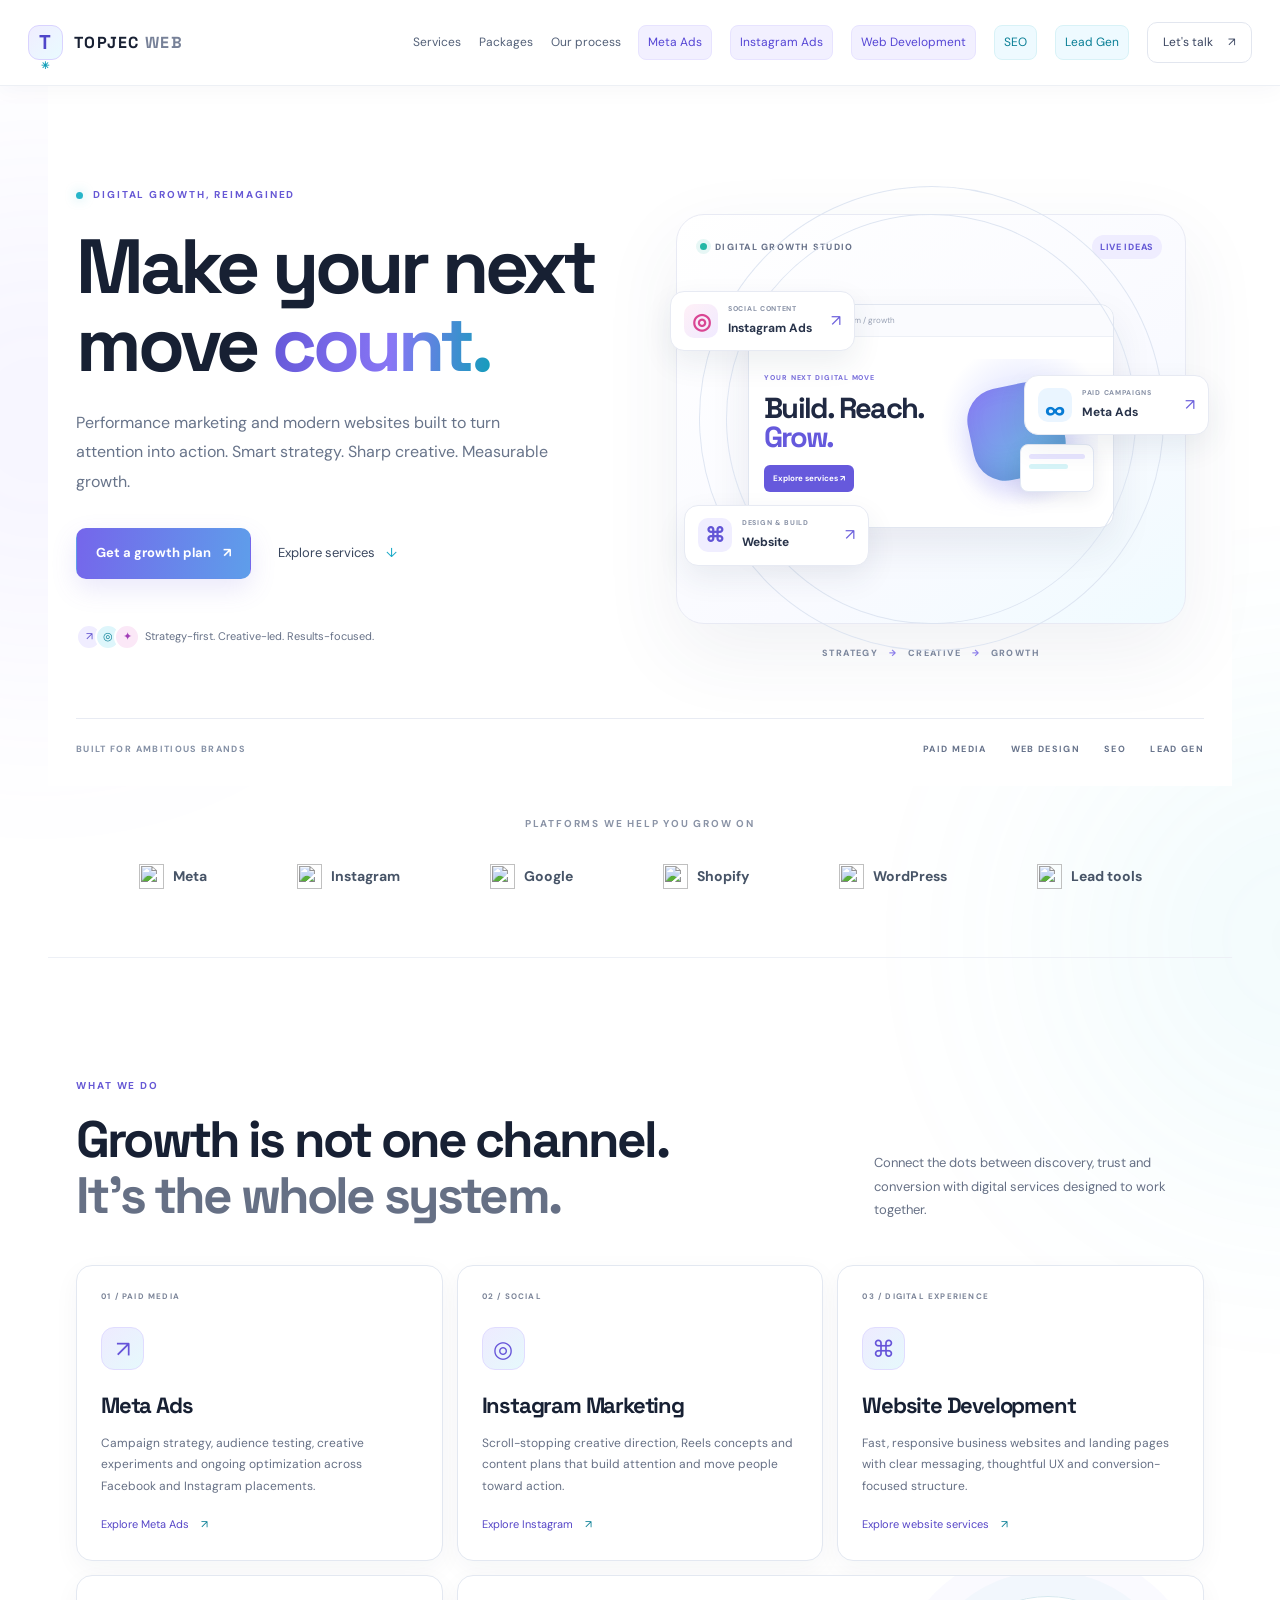
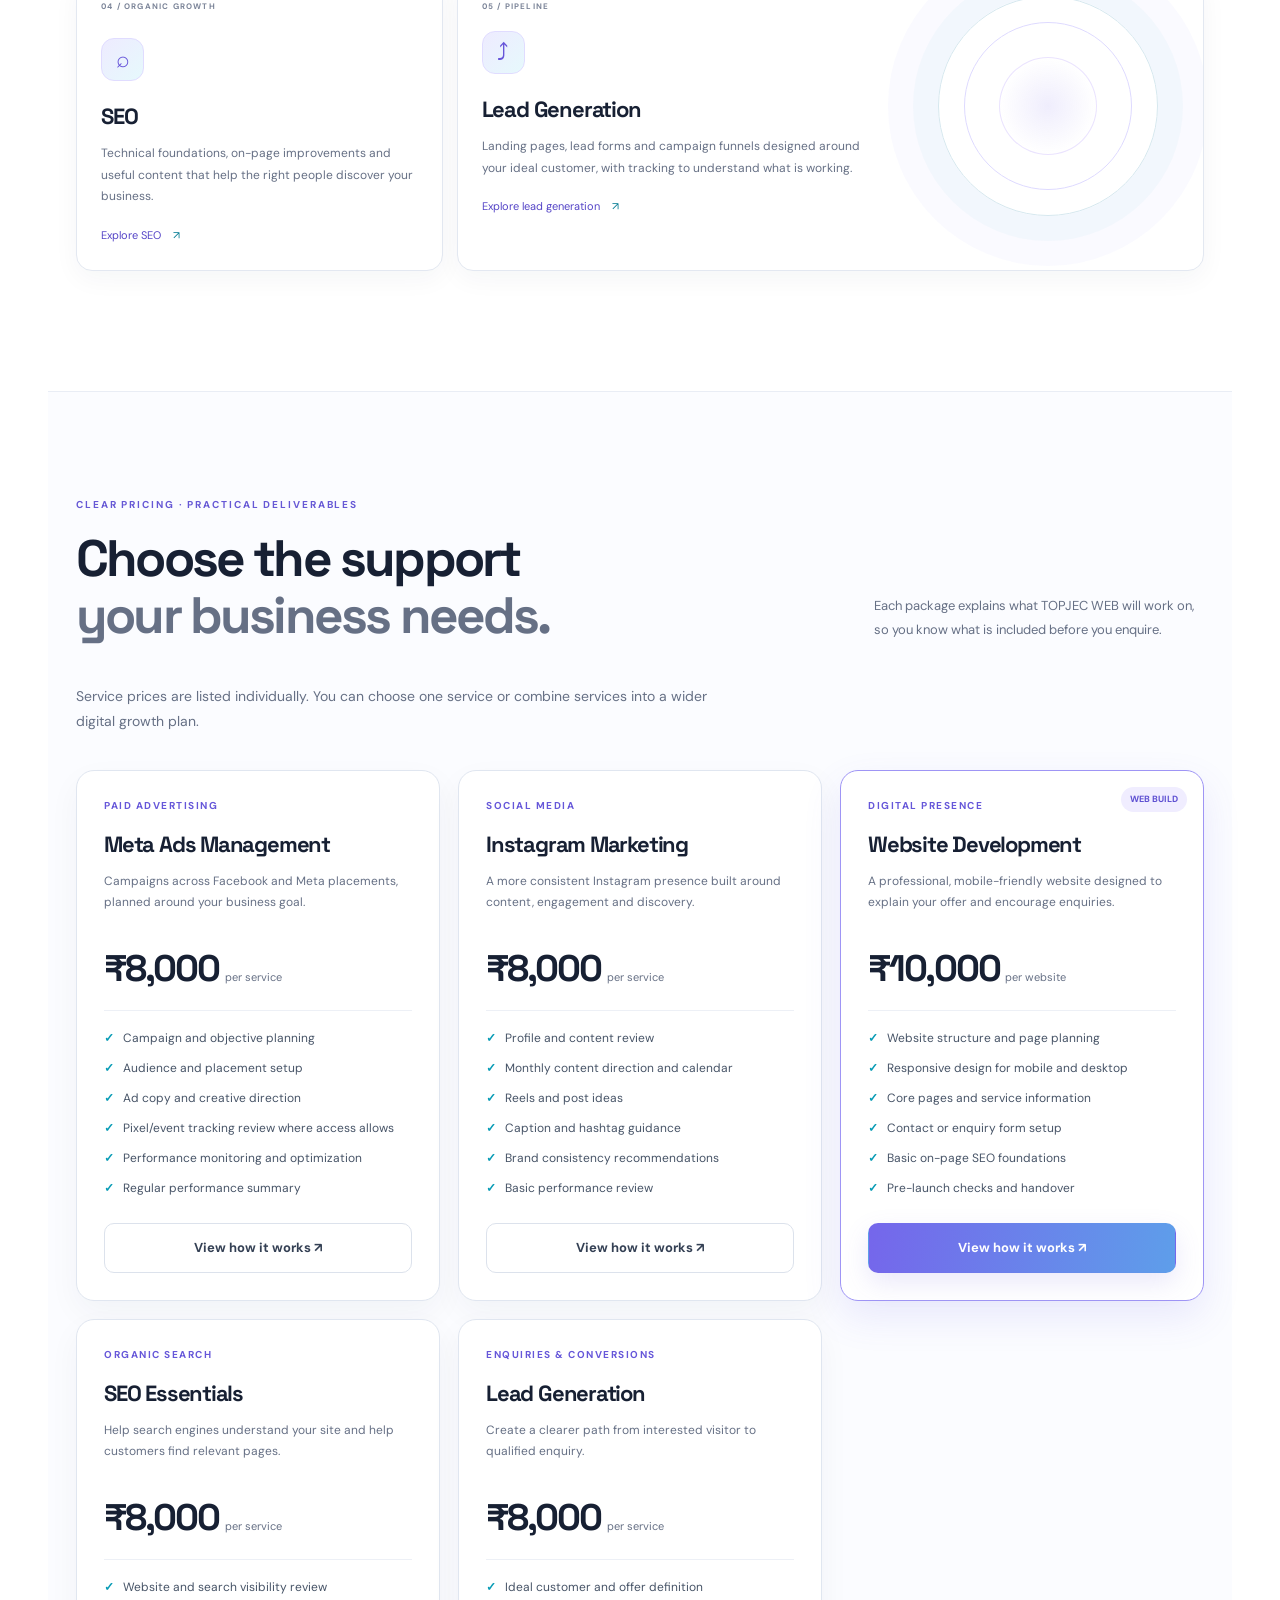
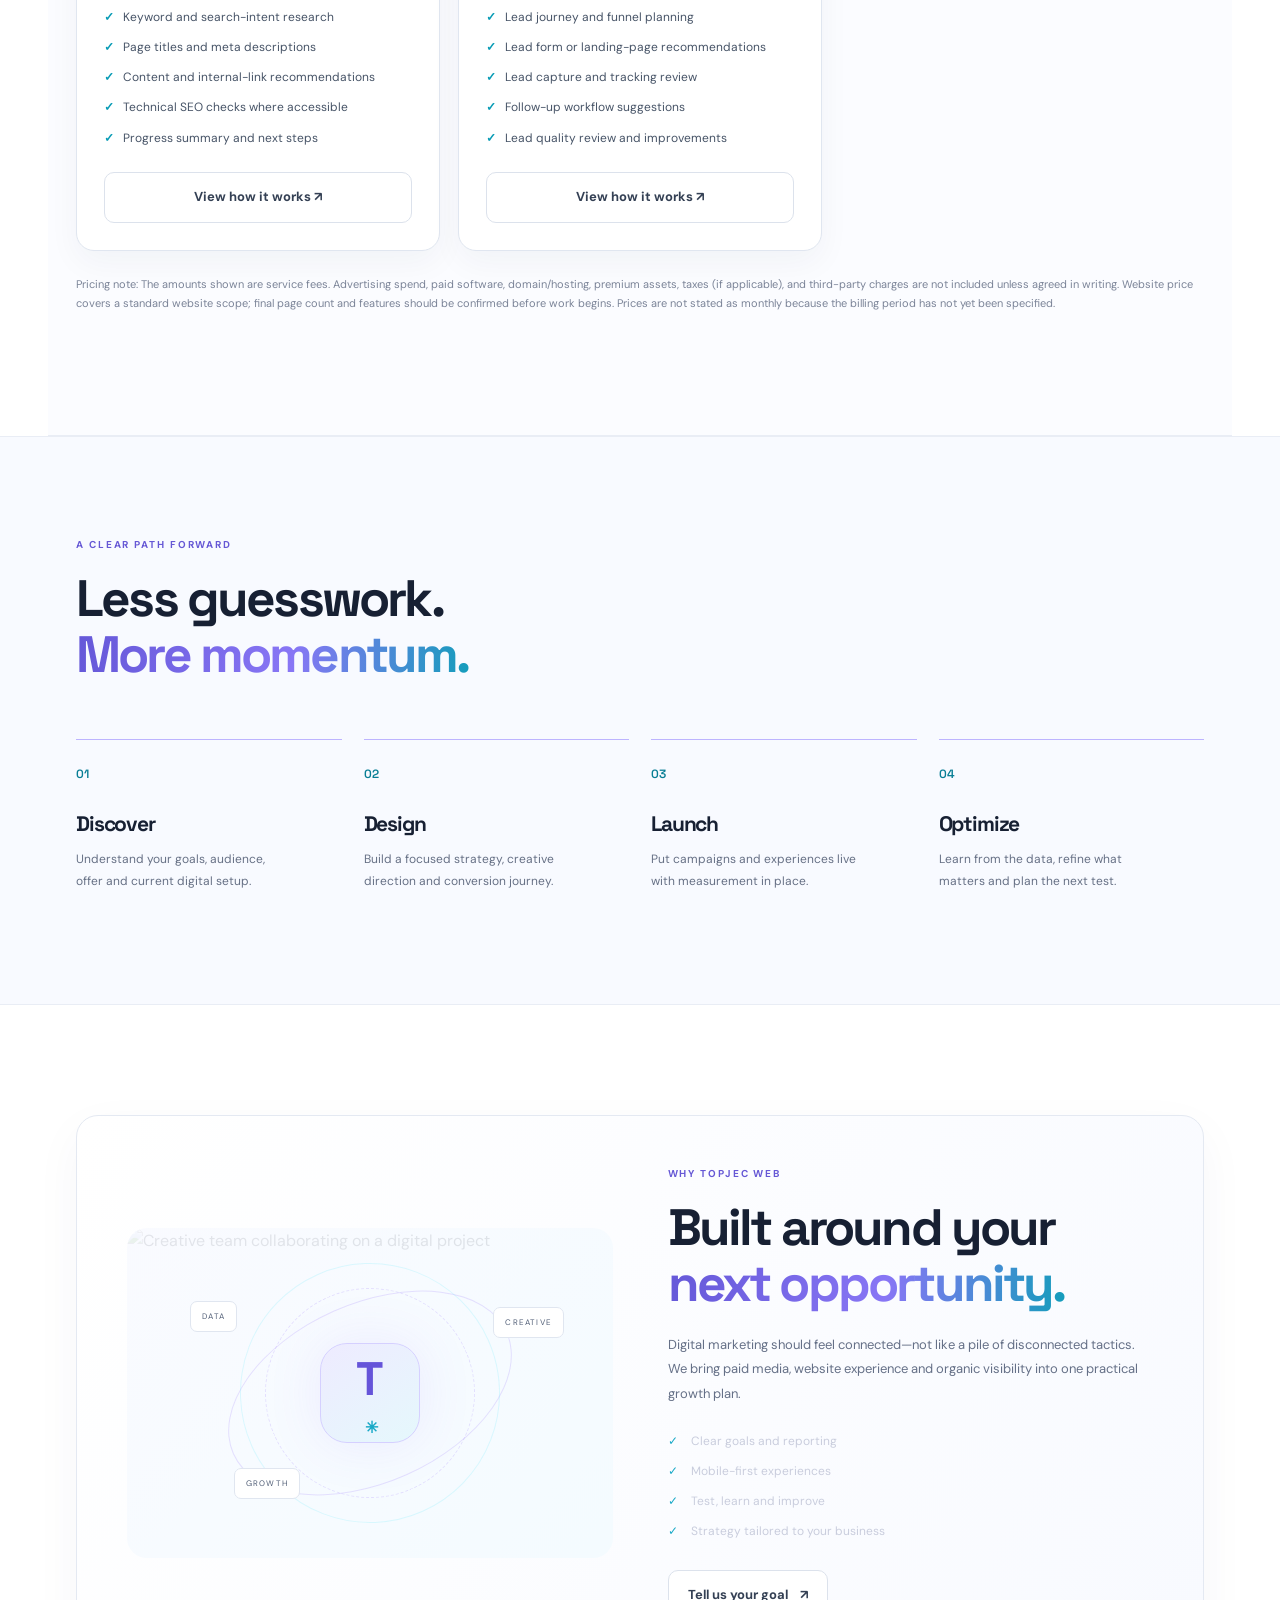
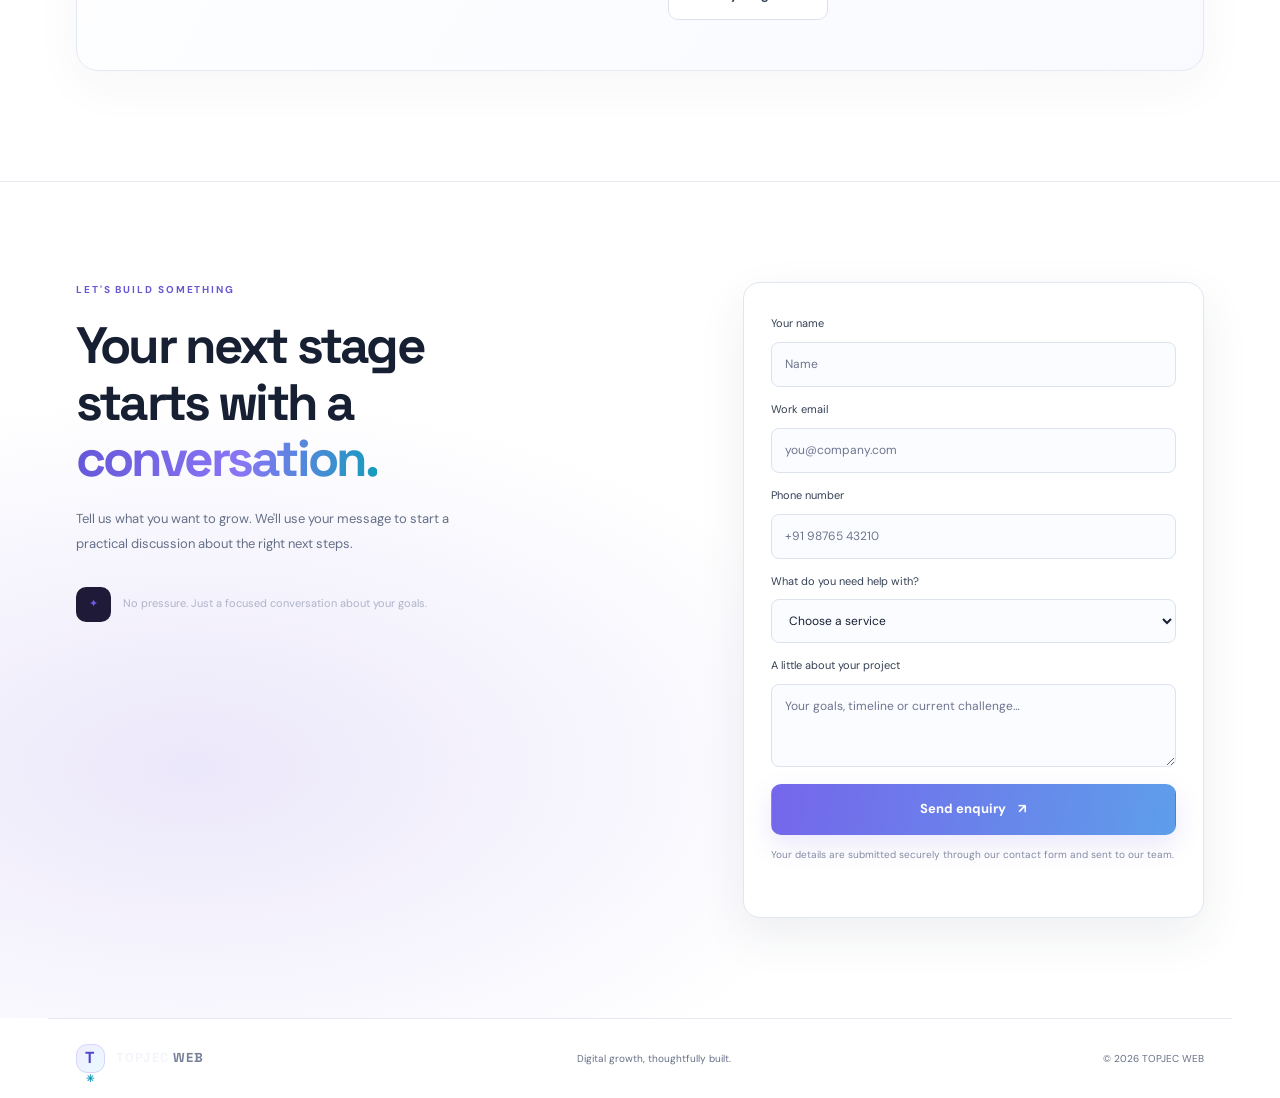
==== commit c5da88a2: "Add files via upload" ====
--- a/index.html
+++ b/index.html
@@ -18,7 +18,7 @@
     <a class="brand" href="index.html#home" aria-label="TOPJEC WEB home"><span class="brand-mark">T<span>✳</span></span><span>TOPJEC <b>WEB</b></span></a>
     <button class="menu-toggle" aria-label="Toggle navigation" aria-expanded="false">☰</button>
     <nav class="nav">
-      <a href="index.html#services">Services</a><a href="index.html#process">Our process</a><a class="nav-service-link" href="meta-ads.html">Meta Ads</a><a class="nav-service-link" href="instagram-marketing.html">Instagram Ads</a><a class="nav-service-link" href="website-development.html">Web Development</a><a class="nav-more-link" href="seo.html">SEO</a><a class="nav-more-link" href="lead-generation.html">Lead Gen</a><a href="index.html#contact" class="nav-cta">Let's talk <span>↗</span></a>
+      <a href="index.html#services">Services</a><a href="index.html#packages">Packages</a><a href="index.html#process">Our process</a><a class="nav-service-link" href="meta-ads.html">Meta Ads</a><a class="nav-service-link" href="instagram-marketing.html">Instagram Ads</a><a class="nav-service-link" href="website-development.html">Web Development</a><a class="nav-more-link" href="seo.html">SEO</a><a class="nav-more-link" href="lead-generation.html">Lead Gen</a><a href="index.html#contact" class="nav-cta">Let's talk <span>↗</span></a>
     </nav>
   </header>
 
@@ -31,20 +31,22 @@
         <div class="hero-actions"><a class="button button-primary" href="#contact">Get a growth plan <span>↗</span></a><a class="text-link" href="#services">Explore services <span>↓</span></a></div>
         <div class="trust-line"><span class="avatar-stack"><i>↗</i><i>◎</i><i>✦</i></span><span>Strategy-first. Creative-led. Results-focused.</span></div>
       </div>
-      <div class="hero-visual" aria-label="Digital marketing workspace and performance dashboard">
-        <div class="hero-photo-card"><img src="https://images.unsplash.com/photo-1552664730-d307ca884978?auto=format&fit=crop&w=1000&q=85" alt="Digital team planning a marketing strategy" loading="eager"><span class="photo-tag"><i></i> Strategy in action</span></div>
+      <div class="hero-visual service-orbit" aria-label="Interactive Instagram, Meta Ads and website development showcase">
         <div class="orbit orbit-a"></div><div class="orbit orbit-b"></div>
-        <div class="core-glow"></div>
-        <div class="dashboard-card main-card">
-          <div class="dash-top"><span class="tiny-label">GROWTH ENGINE</span><span class="status-pill"><i></i> READY TO SCALE</span></div>
-          <div class="dash-title">Campaign performance</div>
-          <div class="metric-row"><div><small>Qualified leads</small><strong>+<span class="counter" data-target="86">0</span>%</strong></div><div class="metric-icon">↗</div></div>
-          <svg class="chart" viewBox="0 0 400 125" role="img" aria-label="Illustrative upward performance chart"><defs><linearGradient id="fill" x1="0" x2="0" y1="0" y2="1"><stop offset="0" stop-color="#8b5cf6" stop-opacity=".4"/><stop offset="1" stop-color="#8b5cf6" stop-opacity="0"/></linearGradient></defs><path d="M0 105 C35 100 42 75 75 85 S120 90 145 60 S185 80 215 48 S260 65 290 30 S345 40 400 8 L400 125 L0 125Z" fill="url(#fill)"/><path d="M0 105 C35 100 42 75 75 85 S120 90 145 60 S185 80 215 48 S260 65 290 30 S345 40 400 8" fill="none" stroke="#a78bfa" stroke-width="3" stroke-linecap="round"/></svg>
-          <div class="chart-labels"><span>WEEK 01</span><span>WEEK 02</span><span>WEEK 03</span><span>WEEK 04</span></div>
+        <div class="service-stage">
+          <div class="stage-topline"><span class="stage-dot"></span> DIGITAL GROWTH STUDIO <span class="stage-live">LIVE IDEAS</span></div>
+          <div class="stage-window">
+            <div class="browser-bar"><span></span><span></span><span></span><small>topjecweb.com / growth</small></div>
+            <div class="browser-content">
+              <div class="mini-site-copy"><small>YOUR NEXT DIGITAL MOVE</small><strong>Build. Reach.<br><em>Grow.</em></strong><span class="mini-cta">Explore services ↗</span></div>
+              <div class="mini-site-art"><div class="mini-orb"></div><div class="mini-window"></div><div class="mini-cursor">↗</div></div>
+            </div>
+          </div>
+          <a class="orbit-service orbit-instagram" href="instagram-marketing.html" aria-label="Explore Instagram Ads"><span class="platform-symbol insta-symbol">◎</span><span><small>SOCIAL CONTENT</small><b>Instagram Ads</b></span><i>↗</i></a>
+          <a class="orbit-service orbit-meta" href="meta-ads.html" aria-label="Explore Meta Ads"><span class="platform-symbol meta-symbol">∞</span><span><small>PAID CAMPAIGNS</small><b>Meta Ads</b></span><i>↗</i></a>
+          <a class="orbit-service orbit-web" href="website-development.html" aria-label="Explore Website Development"><span class="platform-symbol web-symbol">⌘</span><span><small>DESIGN & BUILD</small><b>Website</b></span><i>↗</i></a>
         </div>
-        <div class="floating-card floating-top"><span class="float-icon purple">◎</span><div><small>Paid social</small><b>Creative that converts</b></div><span class="float-arrow">↗</span></div>
-        <div class="floating-card floating-bottom"><span class="float-icon cyan">⌘</span><div><small>Web experience</small><b>Built for action</b></div><span class="spark">✦</span></div>
-        <div class="visual-caption">PLAN <span>→</span> LAUNCH <span>→</span> OPTIMIZE</div>
+        <div class="visual-caption">STRATEGY <span>→</span> CREATIVE <span>→</span> GROWTH</div>
       </div>
       <div class="hero-bottom"><span>BUILT FOR AMBITIOUS BRANDS</span><div class="bottom-tags"><span>PAID MEDIA</span><span>WEB DESIGN</span><span>SEO</span><span>LEAD GEN</span></div></div>
     </section>
@@ -67,6 +69,20 @@
         <article class="service-card"><div class="service-number">04 / ORGANIC GROWTH</div><div class="service-symbol">⌕</div><h3>SEO</h3><p>Technical foundations, on-page improvements and useful content that help the right people discover your business.</p><a href="seo.html" class="card-link">Explore SEO <span>↗</span></a></article>
         <article class="service-card service-card-wide"><div class="service-number">05 / PIPELINE</div><div class="service-symbol">⤴</div><h3>Lead Generation</h3><p>Landing pages, lead forms and campaign funnels designed around your ideal customer, with tracking to understand what is working.</p><a href="lead-generation.html" class="card-link">Explore lead generation <span>↗</span></a><div class="wide-orb"></div></article>
       </div>
+    </section>
+
+    <section class="packages-section section-wrap" id="packages">
+      <div class="eyebrow">CLEAR PRICING · PRACTICAL DELIVERABLES</div>
+      <div class="section-heading"><div><h2>Choose the support<br><span class="muted">your business needs.</span></h2></div><p>Each package explains what TOPJEC WEB will work on, so you know what is included before you enquire.</p></div>
+      <p class="packages-intro">Service prices are listed individually. You can choose one service or combine services into a wider digital growth plan.</p>
+      <div class="package-grid">
+        <article class="package-card"><span class="package-label">PAID ADVERTISING</span><h3>Meta Ads Management</h3><p class="package-description">Campaigns across Facebook and Meta placements, planned around your business goal.</p><div class="package-price"><strong>₹8,000</strong><span>per service</span></div><hr class="package-rule"><ul class="package-list"><li>Campaign and objective planning</li><li>Audience and placement setup</li><li>Ad copy and creative direction</li><li>Pixel/event tracking review where access allows</li><li>Performance monitoring and optimization</li><li>Regular performance summary</li></ul><a class="button button-secondary" href="meta-ads.html">View how it works ↗</a></article>
+        <article class="package-card"><span class="package-label">SOCIAL MEDIA</span><h3>Instagram Marketing</h3><p class="package-description">A more consistent Instagram presence built around content, engagement and discovery.</p><div class="package-price"><strong>₹8,000</strong><span>per service</span></div><hr class="package-rule"><ul class="package-list"><li>Profile and content review</li><li>Monthly content direction and calendar</li><li>Reels and post ideas</li><li>Caption and hashtag guidance</li><li>Brand consistency recommendations</li><li>Basic performance review</li></ul><a class="button button-secondary" href="instagram-marketing.html">View how it works ↗</a></article>
+        <article class="package-card featured"><span class="package-badge">WEB BUILD</span><span class="package-label">DIGITAL PRESENCE</span><h3>Website Development</h3><p class="package-description">A professional, mobile-friendly website designed to explain your offer and encourage enquiries.</p><div class="package-price"><strong>₹10,000</strong><span>per website</span></div><hr class="package-rule"><ul class="package-list"><li>Website structure and page planning</li><li>Responsive design for mobile and desktop</li><li>Core pages and service information</li><li>Contact or enquiry form setup</li><li>Basic on-page SEO foundations</li><li>Pre-launch checks and handover</li></ul><a class="button button-primary" href="website-development.html">View how it works ↗</a></article>
+        <article class="package-card"><span class="package-label">ORGANIC SEARCH</span><h3>SEO Essentials</h3><p class="package-description">Help search engines understand your site and help customers find relevant pages.</p><div class="package-price"><strong>₹8,000</strong><span>per service</span></div><hr class="package-rule"><ul class="package-list"><li>Website and search visibility review</li><li>Keyword and search-intent research</li><li>Page titles and meta descriptions</li><li>Content and internal-link recommendations</li><li>Technical SEO checks where accessible</li><li>Progress summary and next steps</li></ul><a class="button button-secondary" href="seo.html">View how it works ↗</a></article>
+        <article class="package-card"><span class="package-label">ENQUIRIES & CONVERSIONS</span><h3>Lead Generation</h3><p class="package-description">Create a clearer path from interested visitor to qualified enquiry.</p><div class="package-price"><strong>₹8,000</strong><span>per service</span></div><hr class="package-rule"><ul class="package-list"><li>Ideal customer and offer definition</li><li>Lead journey and funnel planning</li><li>Lead form or landing-page recommendations</li><li>Lead capture and tracking review</li><li>Follow-up workflow suggestions</li><li>Lead quality review and improvements</li></ul><a class="button button-secondary" href="lead-generation.html">View how it works ↗</a></article>
+      </div>
+      <p class="package-note">Pricing note: The amounts shown are service fees. Advertising spend, paid software, domain/hosting, premium assets, taxes (if applicable), and third-party charges are not included unless agreed in writing. Website price covers a standard website scope; final page count and features should be confirmed before work begins. Prices are not stated as monthly because the billing period has not yet been specified.</p>
     </section>
 
     <section class="process-section" id="process"><div class="section-wrap">
--- a/styles.css
+++ b/styles.css
@@ -23,3 +23,58 @@
 /* Real-world imagery and platform logo strip — bright white homepage */
 .hero{background:#fff}.hero-visual{isolation:isolate}.hero-photo-card{position:absolute;inset:12px 6px 22px 12px;overflow:hidden;border-radius:28px;background:#eef2ff;border:1px solid #e4e8f2;box-shadow:0 22px 65px rgba(30,45,75,.12);z-index:0;transform:rotate(1.5deg)}.hero-photo-card:after{content:"";position:absolute;inset:35% 0 0;background:linear-gradient(180deg,transparent,rgba(20,27,48,.22))}.hero-photo-card img{width:100%;height:100%;object-fit:cover;display:block;filter:saturate(.92)}.photo-tag{position:absolute;z-index:2;bottom:18px;left:18px;display:flex;align-items:center;gap:8px;background:rgba(255,255,255,.96);color:#25314a;padding:10px 13px;border:1px solid #e6eaf2;border-radius:12px;font-size:11px;font-weight:700;box-shadow:0 6px 20px #17203318}.photo-tag i{width:7px;height:7px;border-radius:50%;background:#19b98a}.dashboard-card{z-index:2}.floating-card{z-index:3}.orbit,.core-glow{z-index:1;pointer-events:none}.platform-strip{padding-top:30px;padding-bottom:58px;border-bottom:1px solid #edf0f6}.platform-heading{text-align:center;font-size:10px;letter-spacing:.18em;font-weight:700;color:#8a93a6;margin-bottom:22px}.platform-logos{display:flex;align-items:center;justify-content:center;gap:clamp(20px,5vw,65px);flex-wrap:wrap}.platform-logos a{display:flex;align-items:center;gap:9px;padding:10px 13px;border-radius:12px;color:#475467;font-weight:700;font-size:14px;transition:transform .2s,background .2s}.platform-logos a:hover{transform:translateY(-3px);background:#f7f8fc}.platform-logos img{width:25px;height:25px;object-fit:contain}.about-art{position:relative;overflow:hidden;border-radius:20px}.about-photo{position:absolute;inset:0;width:100%;height:100%;object-fit:cover;border-radius:20px;opacity:.22;filter:saturate(.75)}.about-art .ring,.about-art .art-center,.about-art .art-chip{z-index:1}.about-art:after{content:"";position:absolute;inset:0;background:linear-gradient(135deg,rgba(245,247,255,.55),rgba(236,250,255,.48));pointer-events:none}.about-art .ring,.about-art .art-center,.about-art .art-chip{position:absolute;z-index:2}.about-art .art-center{top:50%;left:50%;transform:translate(-50%,-50%)}.about-art .chip-a{top:22%;left:13%}.about-art .chip-b{top:24%;right:10%}.about-art .chip-c{bottom:18%;left:22%}
 @media(max-width:850px){.hero-photo-card{inset:10px 10px 18px}.platform-strip{padding-top:25px;padding-bottom:38px}.platform-logos{gap:10px}.platform-logos a{font-size:12px;padding:8px}.platform-logos img{width:22px;height:22px}}
+
+
+/* White futuristic service-orbit hero */
+:root{--bg:#ffffff;--panel:#ffffff;--panel2:#f7f9fc;--text:#182033;--muted:#657087;--line:#e6eaf2;--purple:#6d5ce8;--cyan:#19a9c7;--pink:#e879b9}
+body{background:#fff;color:#182033}
+.ambient-one{background:#8b7bff;opacity:.08}.ambient-two{background:#43c8dc;opacity:.07}
+.site-header{border-bottom-color:#edf0f5;background:rgba(255,255,255,.92);backdrop-filter:blur(16px)}
+.brand b{color:#778198}.brand-mark{background:linear-gradient(135deg,#f0edff,#e9fbff);border-color:#d9d3ff;color:#4f46c9}
+.nav{color:#536078}.nav a:hover,.text-link:hover{color:#5c4fe0}.nav-cta{border-color:#e2e6ef;color:#3a4560;background:#fff}
+.menu-toggle{color:#26324a}
+.hero{padding-top:76px}
+.eyebrow{color:#6658d5}.live-dot{background:#27b5c9;box-shadow:0 0 12px #27b5c966}
+.gradient-text{background:linear-gradient(95deg,#6558d8 0%,#8876f5 55%,#149dbb 100%);-webkit-background-clip:text;background-clip:text;color:transparent}
+.hero-lede{color:#68748a}.button-primary{background:linear-gradient(100deg,#7566eb,#5e9eea);color:white;box-shadow:0 10px 26px #7162df25}
+.text-link{color:#39465e}.trust-line{color:#667187}.avatar-stack i{background:#f0edff;color:#5f52cf;border-color:white}
+.hero-visual.service-orbit{min-height:500px;position:relative;display:flex;align-items:center;justify-content:center;isolation:isolate}
+.service-stage{position:relative;width:min(100%,510px);height:410px;border:1px solid #e8eaf4;border-radius:28px;background:linear-gradient(145deg,#fff 0%,#f9faff 62%,#f0fbff 100%);box-shadow:0 28px 80px #34456d13;display:flex;align-items:center;justify-content:center}
+.stage-topline{position:absolute;top:20px;left:23px;right:23px;display:flex;align-items:center;gap:8px;font-size:9px;letter-spacing:.14em;font-weight:800;color:#68728a}
+.stage-dot{width:7px;height:7px;background:#24b7a5;border-radius:50%;box-shadow:0 0 0 4px #24b7a51c}
+.stage-live{margin-left:auto;color:#6559d5;background:#efedff;padding:5px 8px;border-radius:99px;letter-spacing:.08em}
+.stage-window{width:72%;background:#fff;border:1px solid #e1e6f0;border-radius:14px;overflow:hidden;box-shadow:0 18px 40px #1f315116;transform:translateY(-3px)}
+.browser-bar{height:32px;display:flex;align-items:center;gap:5px;padding:0 11px;background:#fafbfe;border-bottom:1px solid #edf0f6}
+.browser-bar>span{width:6px;height:6px;border-radius:50%;background:#d7dceb}.browser-bar small{margin-left:8px;font-size:8px;color:#98a1b4}
+.browser-content{display:grid;grid-template-columns:1fr 1fr;min-height:190px;padding:20px 15px;align-items:center;gap:8px}
+.mini-site-copy small{display:block;font-size:7px;letter-spacing:.13em;font-weight:800;color:#7a70dc;margin-bottom:10px}
+.mini-site-copy strong{font-family:var(--display);font-size:29px;line-height:1.02;letter-spacing:-.06em;color:#202942;display:block}
+.mini-site-copy em{font-style:normal;color:#6559dc}
+.mini-cta{display:inline-block;background:#6659dc;color:#fff;font-size:8px;font-weight:700;padding:7px 9px;border-radius:6px;margin-top:13px}
+.mini-site-art{height:145px;position:relative;display:grid;place-items:center;background:radial-gradient(circle at 55% 45%,#dff8ff 0,#eef0ff 40%,transparent 70%)}
+.mini-orb{width:93px;height:93px;border-radius:32px;background:linear-gradient(140deg,#8b7cf6,#65c8dd);transform:rotate(-12deg);box-shadow:inset -10px -10px 25px #4c46b344,0 14px 25px #766ce633}
+.mini-window{position:absolute;width:74px;height:48px;right:4px;bottom:12px;background:#fff;border:1px solid #e2e8f4;border-radius:8px;box-shadow:0 6px 18px #29365718}
+.mini-window:before,.mini-window:after{content:"";display:block;height:5px;border-radius:5px;background:#e8e5ff;margin:9px 8px 0}.mini-window:after{width:55%;background:#d6f4f8;margin-top:5px}
+.mini-cursor{position:absolute;right:20px;top:22px;font-size:23px;color:#5548cb;text-shadow:0 2px white}
+.orbit{border-color:#dce4f1;opacity:.9}.orbit-a{width:410px;height:410px}.orbit-b{width:465px;height:465px}
+.orbit-service{position:absolute;z-index:3;display:flex;align-items:center;gap:10px;padding:11px 13px;background:#fff;border:1px solid #e7eaf3;border-radius:14px;box-shadow:0 12px 30px #2a385315;min-width:185px;transition:transform .25s,box-shadow .25s,border-color .25s}
+.orbit-service:hover{transform:translateY(-5px) scale(1.02);box-shadow:0 18px 35px #2a385323;border-color:#c8c0ff}
+.orbit-service small{display:block;font-size:7px;letter-spacing:.1em;color:#8b94a8;font-weight:800}.orbit-service b{font-size:12px;color:#28334a}.orbit-service i{font-style:normal;margin-left:auto;color:#6c60dc}
+.platform-symbol{width:34px;height:34px;border-radius:10px;display:grid;place-items:center;font-size:22px;font-weight:700;flex:none}
+.insta-symbol{color:#d94693;background:linear-gradient(135deg,#fff0f7,#f0eaff)}
+.meta-symbol{color:#087bd4;background:#eaf5ff;font-size:27px}
+.web-symbol{color:#6255d6;background:#f0eeff;font-size:20px}
+.orbit-instagram{top:76px;left:-7px;animation:floatService 5s ease-in-out infinite}
+.orbit-meta{top:160px;right:-24px;animation:floatService 5.5s ease-in-out infinite .4s}
+.orbit-web{bottom:57px;left:7px;animation:floatService 6s ease-in-out infinite .8s}
+@keyframes floatService{0%,100%{translate:0 0}50%{translate:0 -8px}}
+.visual-caption{position:absolute;bottom:8px;left:50%;transform:translateX(-50%);font-size:9px;letter-spacing:.16em;font-weight:800;color:#7c879d;white-space:nowrap}.visual-caption span{color:#8a7bea;padding:0 7px}
+.hero-bottom{color:#8490a5;border-color:#e8ebf3}.bottom-tags span{color:#67738b;border-color:#e4e8f1;background:#fff}
+section{scroll-margin-top:100px}
+@media(max-width:850px){.nav{background:#fff;border:1px solid #e8ebf3;box-shadow:0 15px 35px #1b2b4512}.nav a{color:#45516a}.nav-cta{color:#4e43c9}.hero-visual.service-orbit{min-height:420px}.service-stage{height:350px}.orbit-a{width:340px;height:340px}.orbit-b{width:385px;height:385px}.orbit-service{min-width:160px;padding:9px}.orbit-instagram{left:0;top:62px}.orbit-meta{right:0;top:142px}.orbit-web{left:0;bottom:35px}.browser-content{min-height:155px}.mini-site-copy strong{font-size:24px}.mini-site-art{height:120px}}
+@media(max-width:480px){.hero-visual.service-orbit{min-height:365px;margin:10px -8px 0}.service-stage{height:300px;border-radius:22px}.stage-topline{top:14px;left:14px;right:14px;font-size:7px}.stage-window{width:75%}.browser-content{padding:13px 9px;min-height:130px}.mini-site-copy strong{font-size:19px}.mini-site-art{height:100px}.mini-orb{width:65px;height:65px}.mini-window{width:55px;height:37px}.orbit-a{width:290px;height:290px}.orbit-b{width:320px;height:320px}.orbit-service{min-width:139px;gap:7px;padding:7px 8px;border-radius:11px}.platform-symbol{width:28px;height:28px;font-size:18px}.orbit-service b{font-size:10px}.orbit-service small{font-size:6px}.orbit-instagram{top:48px;left:-3px}.orbit-meta{top:125px;right:-3px}.orbit-web{bottom:25px;left:-3px}.visual-caption{font-size:7px;bottom:1px}}
+
+/* Pricing packages */
+.packages-section{padding-top:105px;padding-bottom:110px;background:#fbfcff;border-top:1px solid #e9edf5;border-bottom:1px solid #e9edf5}.packages-intro{max-width:650px;color:#667085;font-size:14px;line-height:1.8;margin:18px 0 36px}.package-grid{display:grid;grid-template-columns:repeat(3,minmax(0,1fr));gap:18px}.package-card{position:relative;display:flex;flex-direction:column;padding:27px;border:1px solid #e0e6f0;border-radius:18px;background:#fff;box-shadow:0 12px 32px rgba(33,48,79,.045);transition:transform .22s ease,box-shadow .22s ease,border-color .22s ease}.package-card:hover{transform:translateY(-5px);border-color:#c8c1ff;box-shadow:0 18px 40px rgba(33,48,79,.09)}.package-card.featured{border-color:#9f95f5;box-shadow:0 16px 38px rgba(102,87,232,.12)}.package-label{font-size:10px;letter-spacing:.15em;font-weight:700;color:#6657d9}.package-card h3{font-size:22px;margin:13px 0 8px}.package-description{min-height:48px;color:#667085;font-size:12px;line-height:1.75}.package-price{display:flex;align-items:baseline;gap:6px;margin:14px 0 18px;color:#172033}.package-price strong{font:700 37px 'Space Grotesk',sans-serif;letter-spacing:-.06em}.package-price span{font-size:11px;color:#667085}.package-rule{border:0;border-top:1px solid #edf0f6;width:100%;margin:0 0 18px}.package-list{list-style:none;padding:0;margin:0 0 24px;display:grid;gap:11px;flex:1}.package-list li{display:flex;gap:9px;align-items:flex-start;color:#475467;font-size:12px;line-height:1.6}.package-list li:before{content:'✓';color:#079bb5;font-weight:800}.package-card .button{width:100%;margin-top:auto}.package-note{margin-top:24px;color:#7b8498;font-size:11px;line-height:1.8}.package-badge{position:absolute;right:16px;top:16px;border-radius:20px;padding:5px 9px;background:#f0edff;color:#5d4fd2;font-size:9px;font-weight:700}
+@media(max-width:900px){.package-grid{grid-template-columns:repeat(2,minmax(0,1fr))}}
+@media(max-width:620px){.packages-section{padding-top:78px;padding-bottom:80px}.package-grid{grid-template-columns:1fr}.package-description{min-height:0}.package-card{padding:23px}}
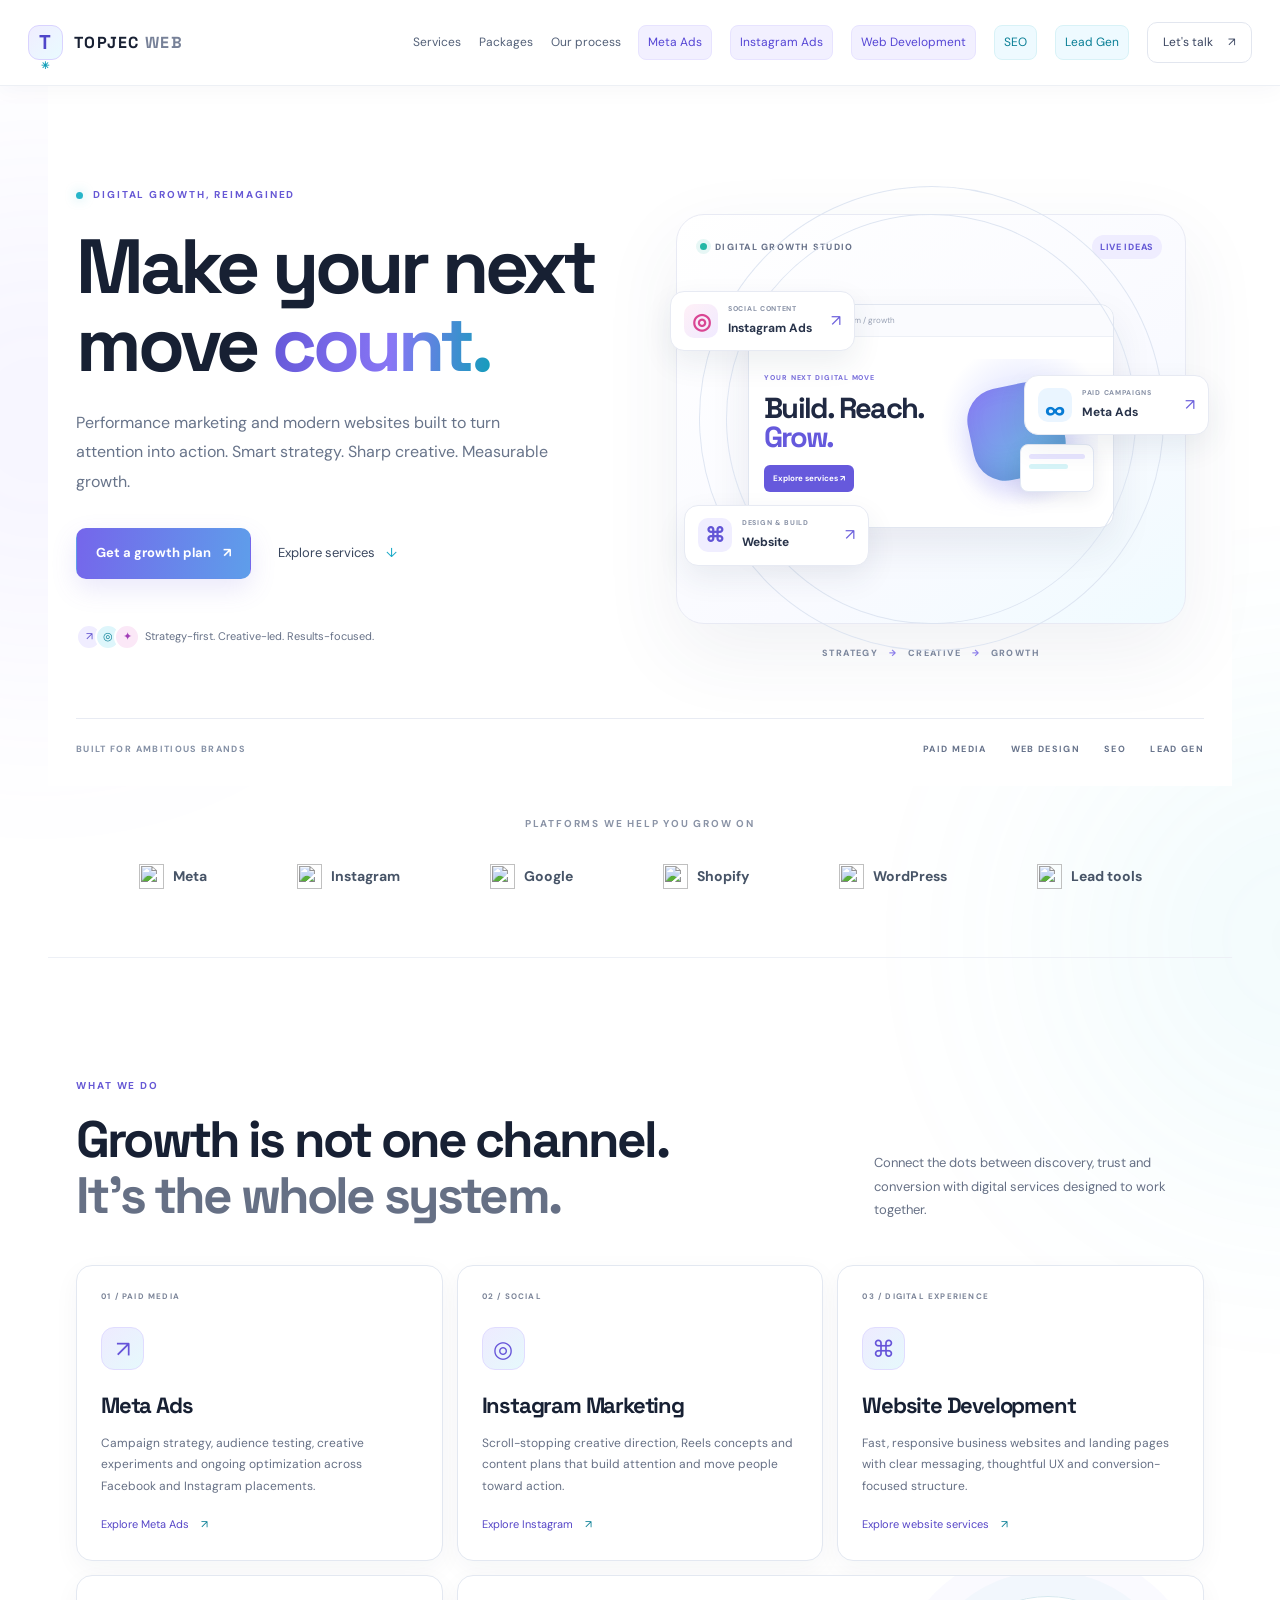
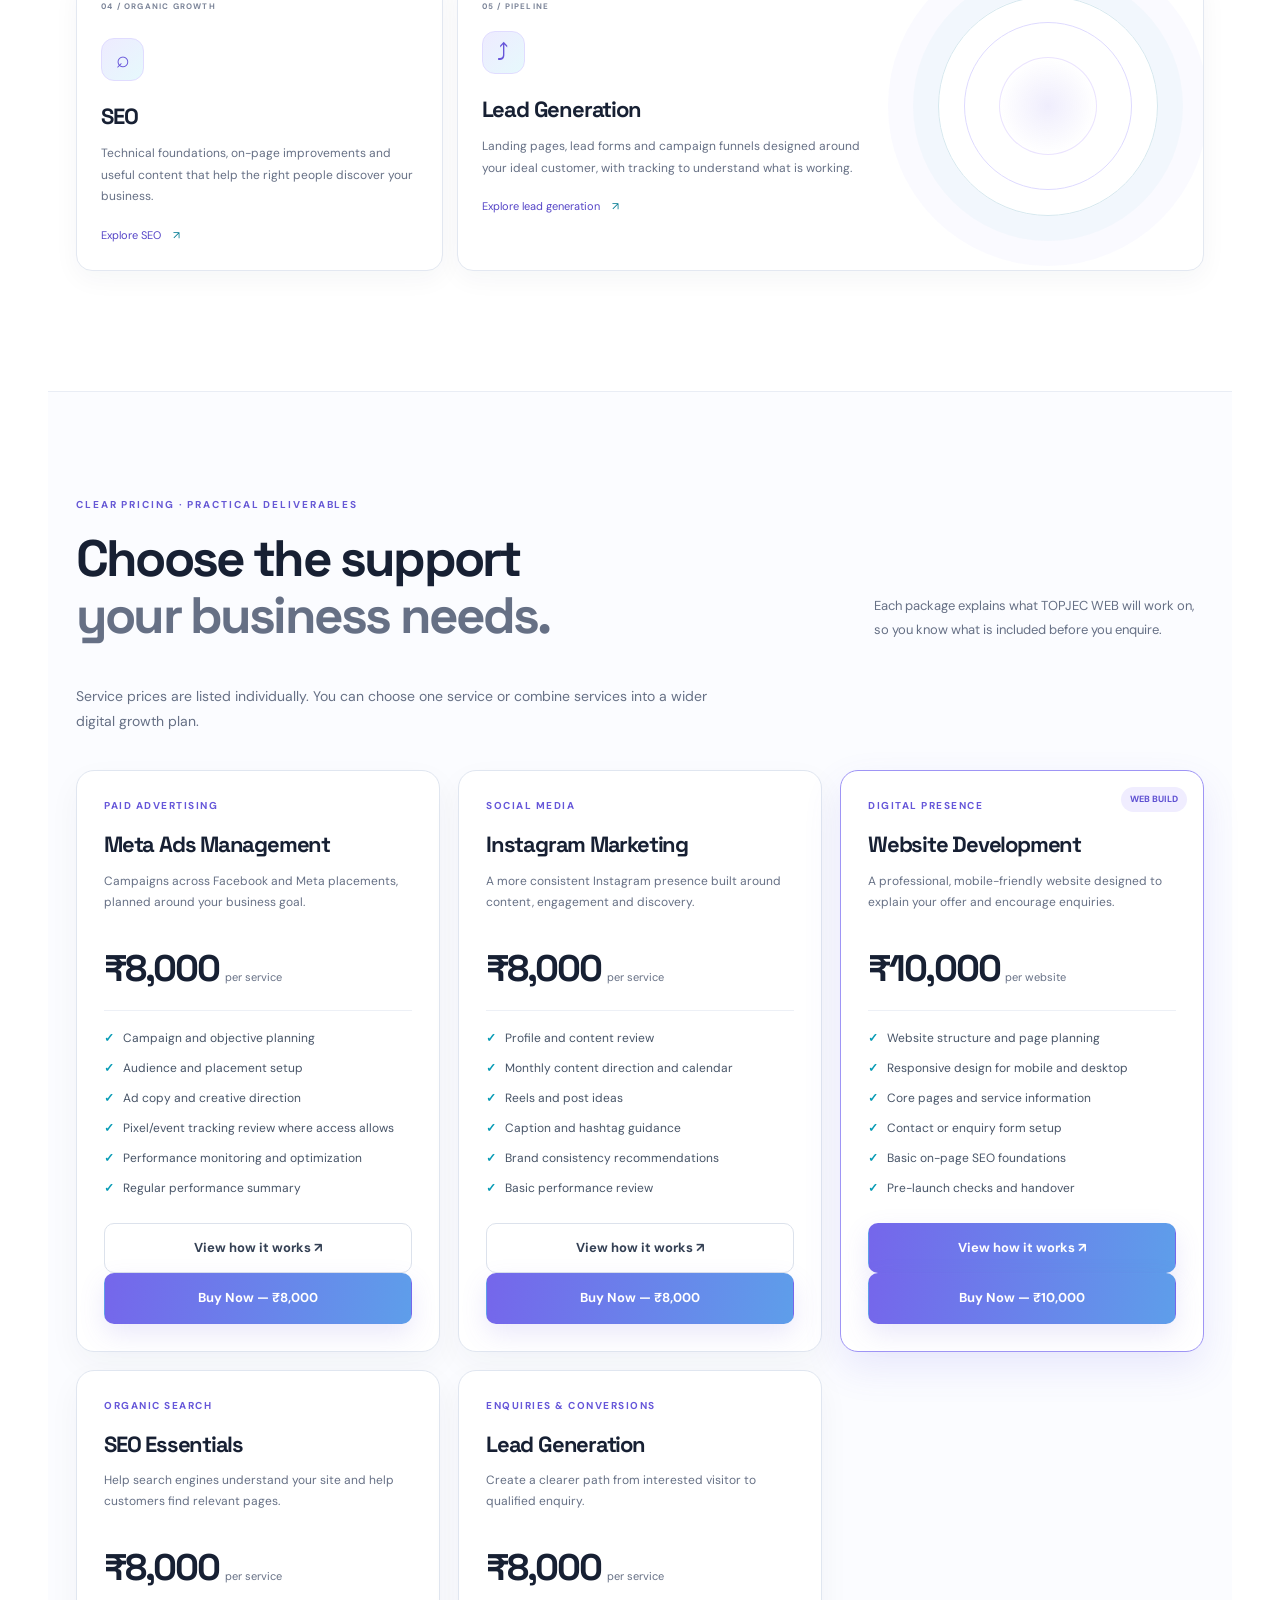
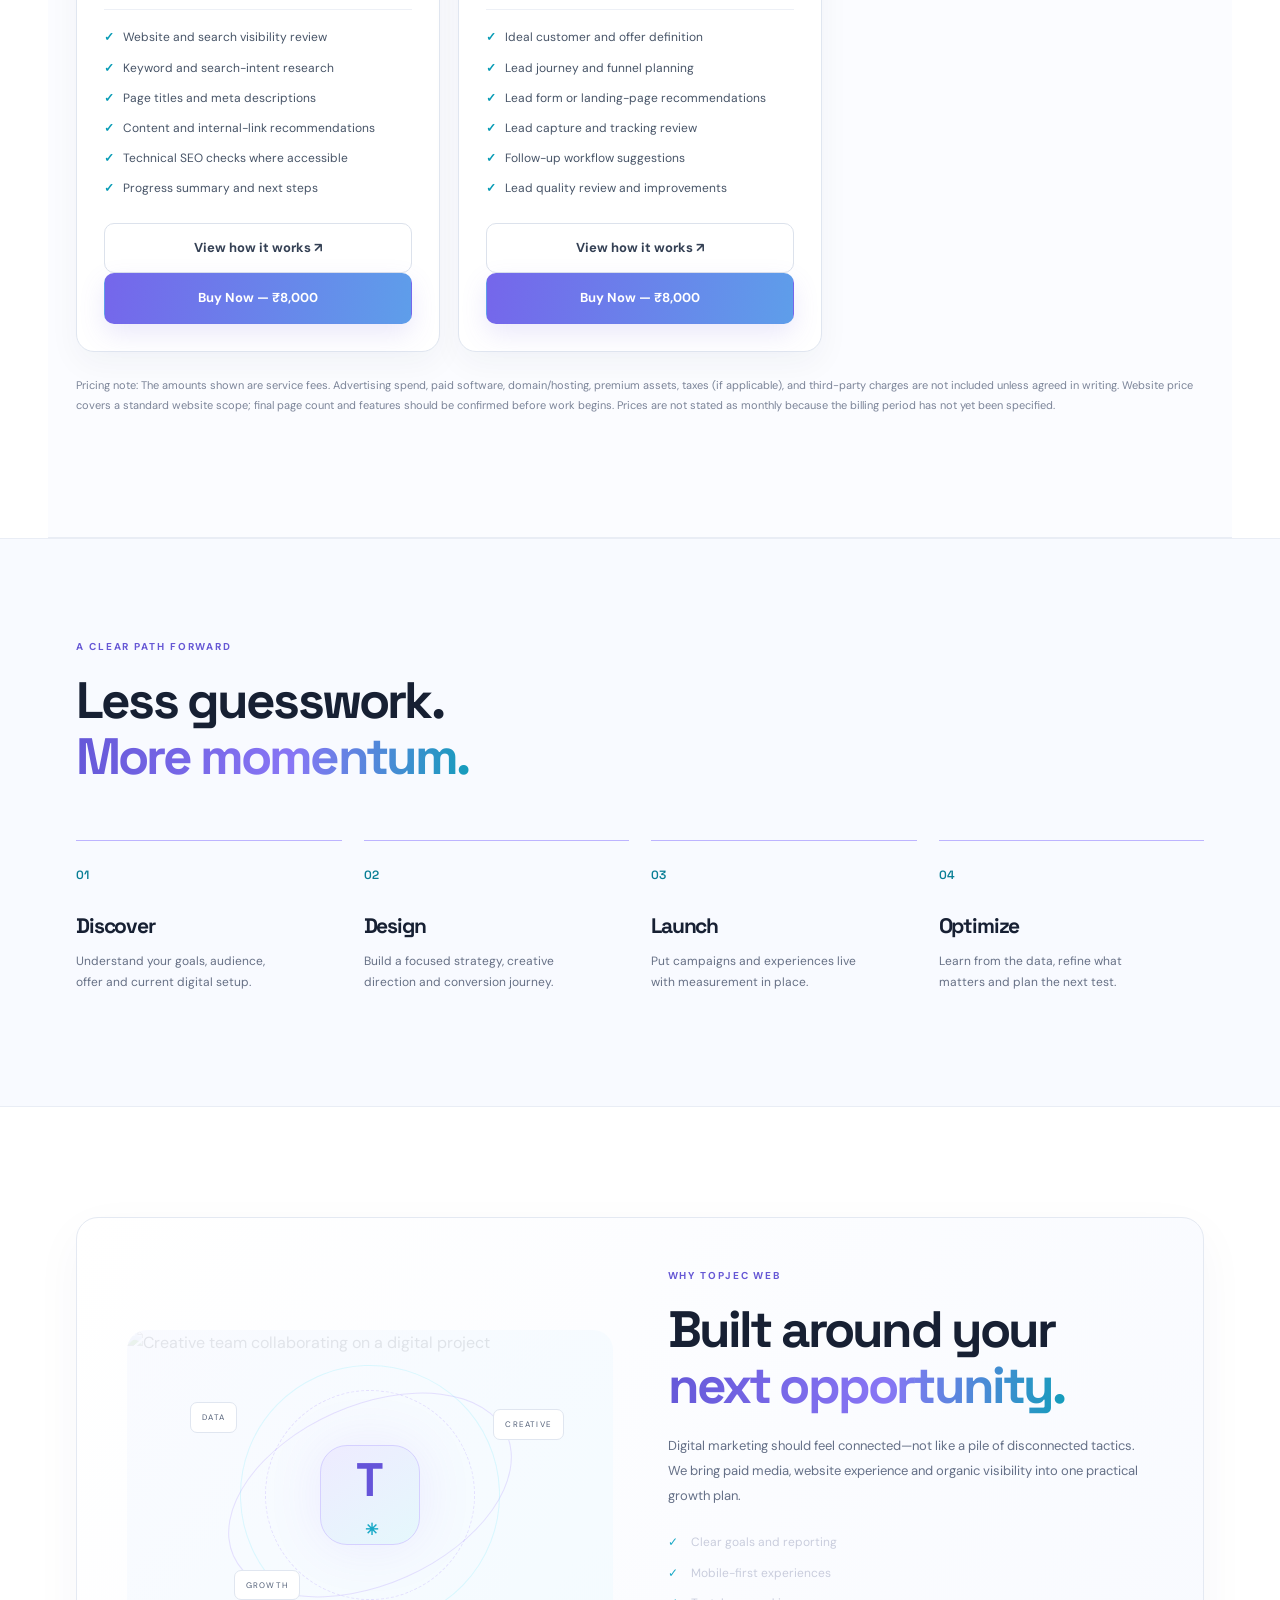
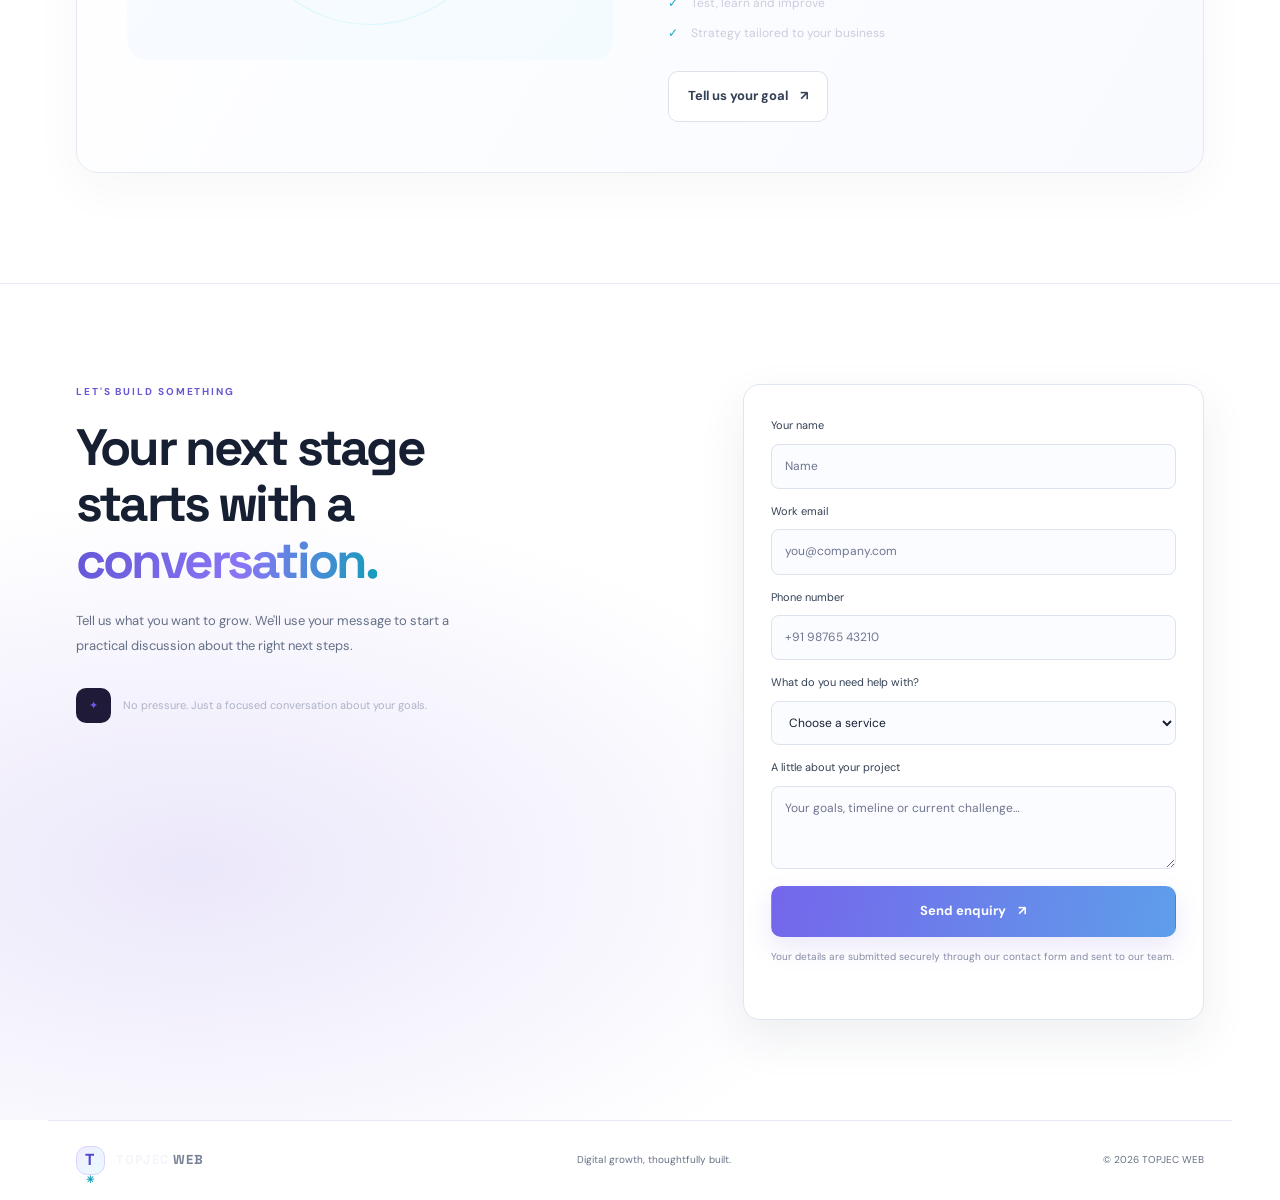
==== commit ac2f60ad: "Add Buy Now buttons for service packages" ====
--- a/index.html
+++ b/index.html
@@ -76,11 +76,11 @@
       <div class="section-heading"><div><h2>Choose the support<br><span class="muted">your business needs.</span></h2></div><p>Each package explains what TOPJEC WEB will work on, so you know what is included before you enquire.</p></div>
       <p class="packages-intro">Service prices are listed individually. You can choose one service or combine services into a wider digital growth plan.</p>
       <div class="package-grid">
-        <article class="package-card"><span class="package-label">PAID ADVERTISING</span><h3>Meta Ads Management</h3><p class="package-description">Campaigns across Facebook and Meta placements, planned around your business goal.</p><div class="package-price"><strong>₹8,000</strong><span>per service</span></div><hr class="package-rule"><ul class="package-list"><li>Campaign and objective planning</li><li>Audience and placement setup</li><li>Ad copy and creative direction</li><li>Pixel/event tracking review where access allows</li><li>Performance monitoring and optimization</li><li>Regular performance summary</li></ul><a class="button button-secondary" href="meta-ads.html">View how it works ↗</a></article>
-        <article class="package-card"><span class="package-label">SOCIAL MEDIA</span><h3>Instagram Marketing</h3><p class="package-description">A more consistent Instagram presence built around content, engagement and discovery.</p><div class="package-price"><strong>₹8,000</strong><span>per service</span></div><hr class="package-rule"><ul class="package-list"><li>Profile and content review</li><li>Monthly content direction and calendar</li><li>Reels and post ideas</li><li>Caption and hashtag guidance</li><li>Brand consistency recommendations</li><li>Basic performance review</li></ul><a class="button button-secondary" href="instagram-marketing.html">View how it works ↗</a></article>
-        <article class="package-card featured"><span class="package-badge">WEB BUILD</span><span class="package-label">DIGITAL PRESENCE</span><h3>Website Development</h3><p class="package-description">A professional, mobile-friendly website designed to explain your offer and encourage enquiries.</p><div class="package-price"><strong>₹10,000</strong><span>per website</span></div><hr class="package-rule"><ul class="package-list"><li>Website structure and page planning</li><li>Responsive design for mobile and desktop</li><li>Core pages and service information</li><li>Contact or enquiry form setup</li><li>Basic on-page SEO foundations</li><li>Pre-launch checks and handover</li></ul><a class="button button-primary" href="website-development.html">View how it works ↗</a></article>
-        <article class="package-card"><span class="package-label">ORGANIC SEARCH</span><h3>SEO Essentials</h3><p class="package-description">Help search engines understand your site and help customers find relevant pages.</p><div class="package-price"><strong>₹8,000</strong><span>per service</span></div><hr class="package-rule"><ul class="package-list"><li>Website and search visibility review</li><li>Keyword and search-intent research</li><li>Page titles and meta descriptions</li><li>Content and internal-link recommendations</li><li>Technical SEO checks where accessible</li><li>Progress summary and next steps</li></ul><a class="button button-secondary" href="seo.html">View how it works ↗</a></article>
-        <article class="package-card"><span class="package-label">ENQUIRIES & CONVERSIONS</span><h3>Lead Generation</h3><p class="package-description">Create a clearer path from interested visitor to qualified enquiry.</p><div class="package-price"><strong>₹8,000</strong><span>per service</span></div><hr class="package-rule"><ul class="package-list"><li>Ideal customer and offer definition</li><li>Lead journey and funnel planning</li><li>Lead form or landing-page recommendations</li><li>Lead capture and tracking review</li><li>Follow-up workflow suggestions</li><li>Lead quality review and improvements</li></ul><a class="button button-secondary" href="lead-generation.html">View how it works ↗</a></article>
+        <article class="package-card"><span class="package-label">PAID ADVERTISING</span><h3>Meta Ads Management</h3><p class="package-description">Campaigns across Facebook and Meta placements, planned around your business goal.</p><div class="package-price"><strong>₹8,000</strong><span>per service</span></div><hr class="package-rule"><ul class="package-list"><li>Campaign and objective planning</li><li>Audience and placement setup</li><li>Ad copy and creative direction</li><li>Pixel/event tracking review where access allows</li><li>Performance monitoring and optimization</li><li>Regular performance summary</li></ul><a class="button button-secondary" href="meta-ads.html">View how it works ↗</a><button class="button button-primary buy-now-button" type="button" data-package="meta-ads">Buy Now — ₹8,000</button></article>
+        <article class="package-card"><span class="package-label">SOCIAL MEDIA</span><h3>Instagram Marketing</h3><p class="package-description">A more consistent Instagram presence built around content, engagement and discovery.</p><div class="package-price"><strong>₹8,000</strong><span>per service</span></div><hr class="package-rule"><ul class="package-list"><li>Profile and content review</li><li>Monthly content direction and calendar</li><li>Reels and post ideas</li><li>Caption and hashtag guidance</li><li>Brand consistency recommendations</li><li>Basic performance review</li></ul><a class="button button-secondary" href="instagram-marketing.html">View how it works ↗</a><button class="button button-primary buy-now-button" type="button" data-package="instagram-marketing">Buy Now — ₹8,000</button></article>
+        <article class="package-card featured"><span class="package-badge">WEB BUILD</span><span class="package-label">DIGITAL PRESENCE</span><h3>Website Development</h3><p class="package-description">A professional, mobile-friendly website designed to explain your offer and encourage enquiries.</p><div class="package-price"><strong>₹10,000</strong><span>per website</span></div><hr class="package-rule"><ul class="package-list"><li>Website structure and page planning</li><li>Responsive design for mobile and desktop</li><li>Core pages and service information</li><li>Contact or enquiry form setup</li><li>Basic on-page SEO foundations</li><li>Pre-launch checks and handover</li></ul><a class="button button-primary" href="website-development.html">View how it works ↗</a><button class="button button-primary buy-now-button" type="button" data-package="website-development">Buy Now — ₹10,000</button></article>
+        <article class="package-card"><span class="package-label">ORGANIC SEARCH</span><h3>SEO Essentials</h3><p class="package-description">Help search engines understand your site and help customers find relevant pages.</p><div class="package-price"><strong>₹8,000</strong><span>per service</span></div><hr class="package-rule"><ul class="package-list"><li>Website and search visibility review</li><li>Keyword and search-intent research</li><li>Page titles and meta descriptions</li><li>Content and internal-link recommendations</li><li>Technical SEO checks where accessible</li><li>Progress summary and next steps</li></ul><a class="button button-secondary" href="seo.html">View how it works ↗</a><button class="button button-primary buy-now-button" type="button" data-package="seo">Buy Now — ₹8,000</button></article>
+        <article class="package-card"><span class="package-label">ENQUIRIES & CONVERSIONS</span><h3>Lead Generation</h3><p class="package-description">Create a clearer path from interested visitor to qualified enquiry.</p><div class="package-price"><strong>₹8,000</strong><span>per service</span></div><hr class="package-rule"><ul class="package-list"><li>Ideal customer and offer definition</li><li>Lead journey and funnel planning</li><li>Lead form or landing-page recommendations</li><li>Lead capture and tracking review</li><li>Follow-up workflow suggestions</li><li>Lead quality review and improvements</li></ul><a class="button button-secondary" href="lead-generation.html">View how it works ↗</a><button class="button button-primary buy-now-button" type="button" data-package="lead-generation">Buy Now — ₹8,000</button></article>
       </div>
       <p class="package-note">Pricing note: The amounts shown are service fees. Advertising spend, paid software, domain/hosting, premium assets, taxes (if applicable), and third-party charges are not included unless agreed in writing. Website price covers a standard website scope; final page count and features should be confirmed before work begins. Prices are not stated as monthly because the billing period has not yet been specified.</p>
     </section>
@@ -116,6 +116,7 @@
   </main>
   <footer class="site-footer"><a class="brand" href="index.html#home"><span class="brand-mark">T<span>✳</span></span><span>TOPJEC <b>WEB</b></span></a><span>Digital growth, thoughtfully built.</span><span>© <span id="year"></span> TOPJEC WEB</span></footer>
   <button class="back-to-top" type="button" aria-label="Back to top" title="Back to top">↑</button>
+<script src="https://sdk.cashfree.com/js/v3/cashfree.js"></script>
 <script src="script.js"></script>
 </body>
-</html>+</html>
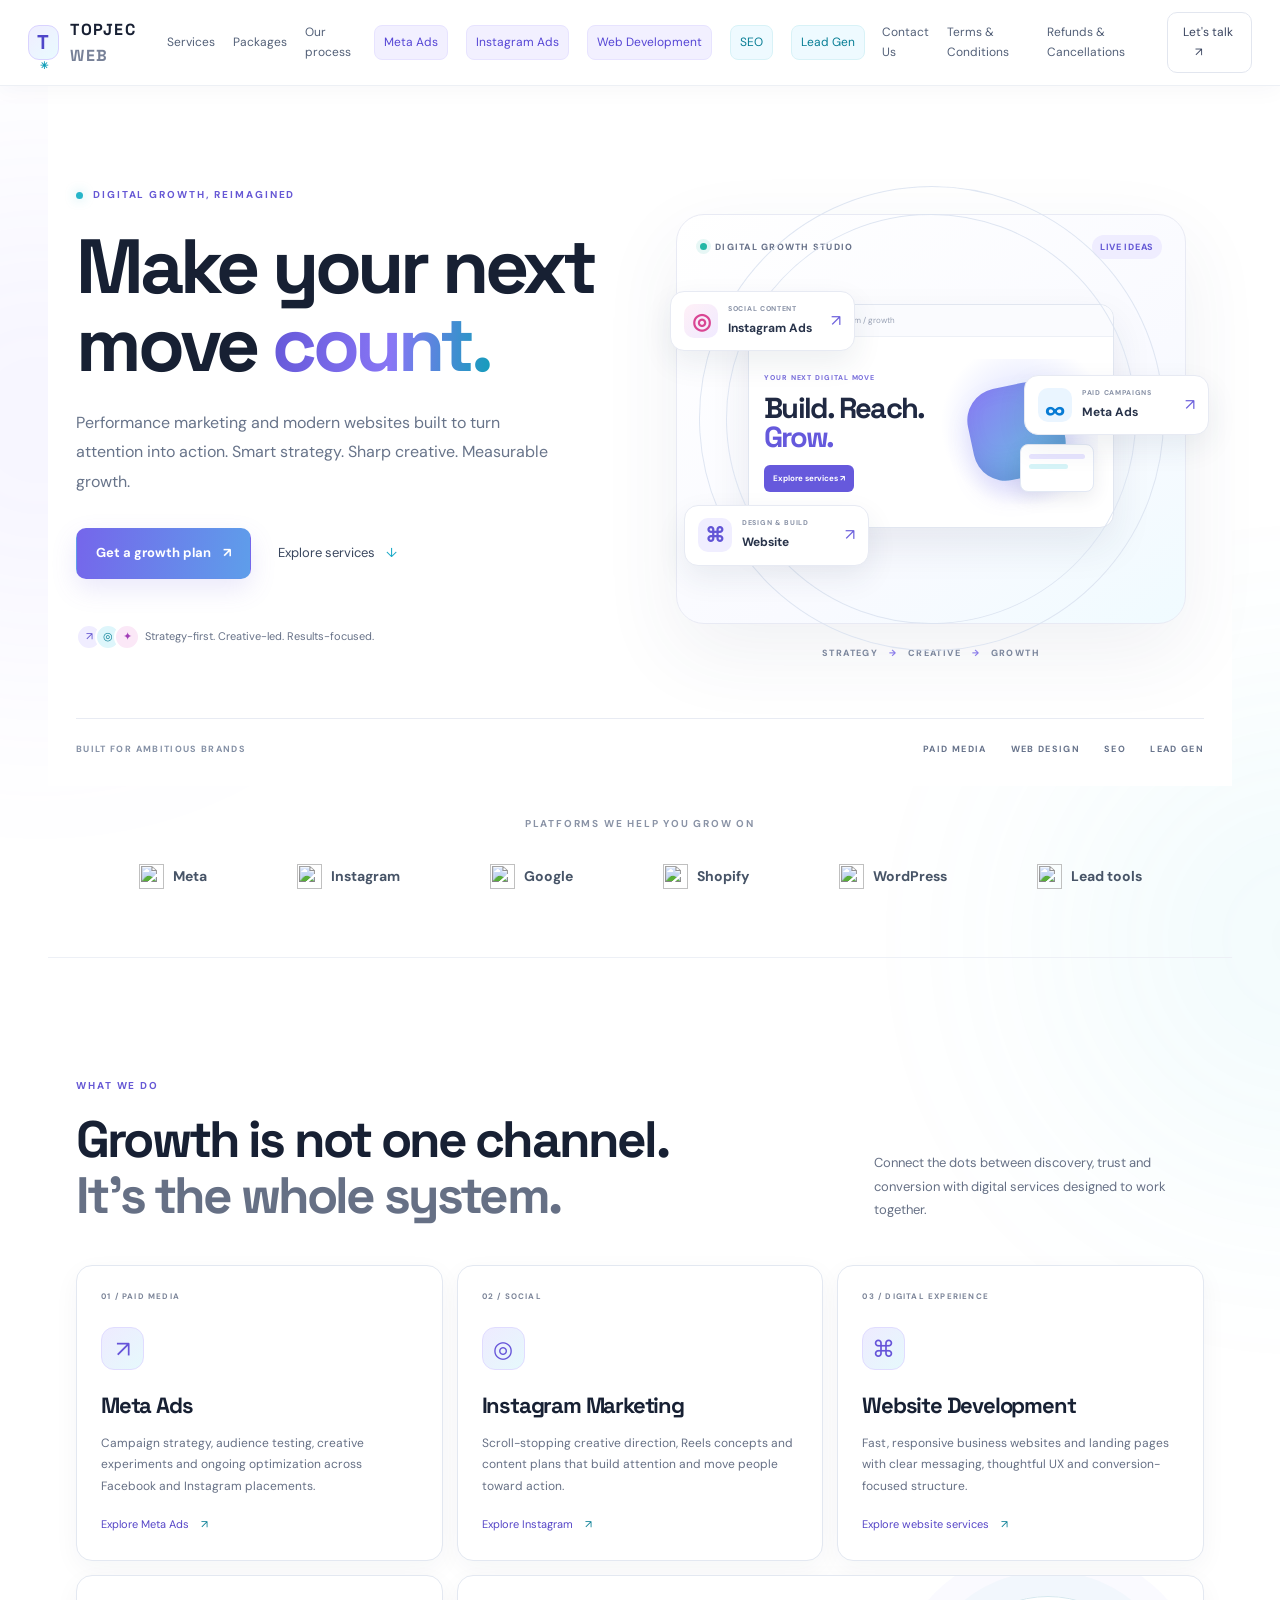
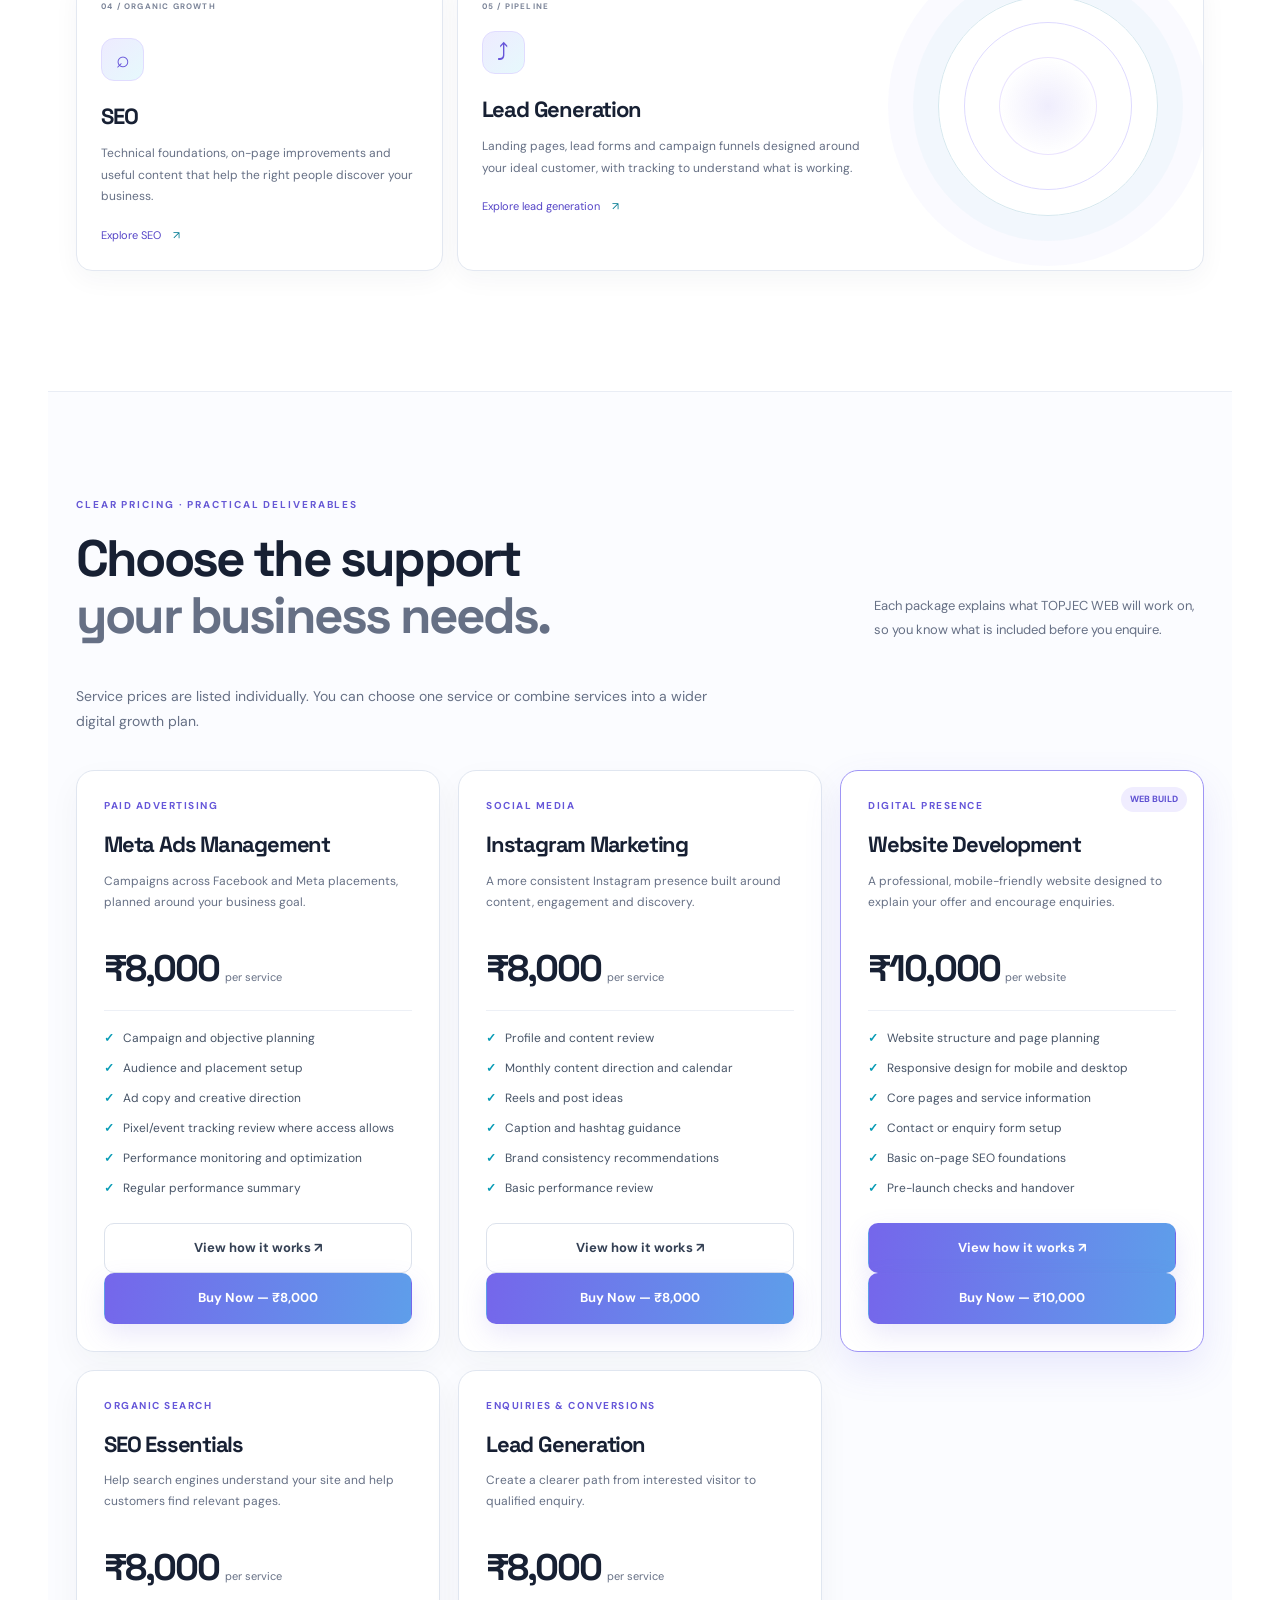
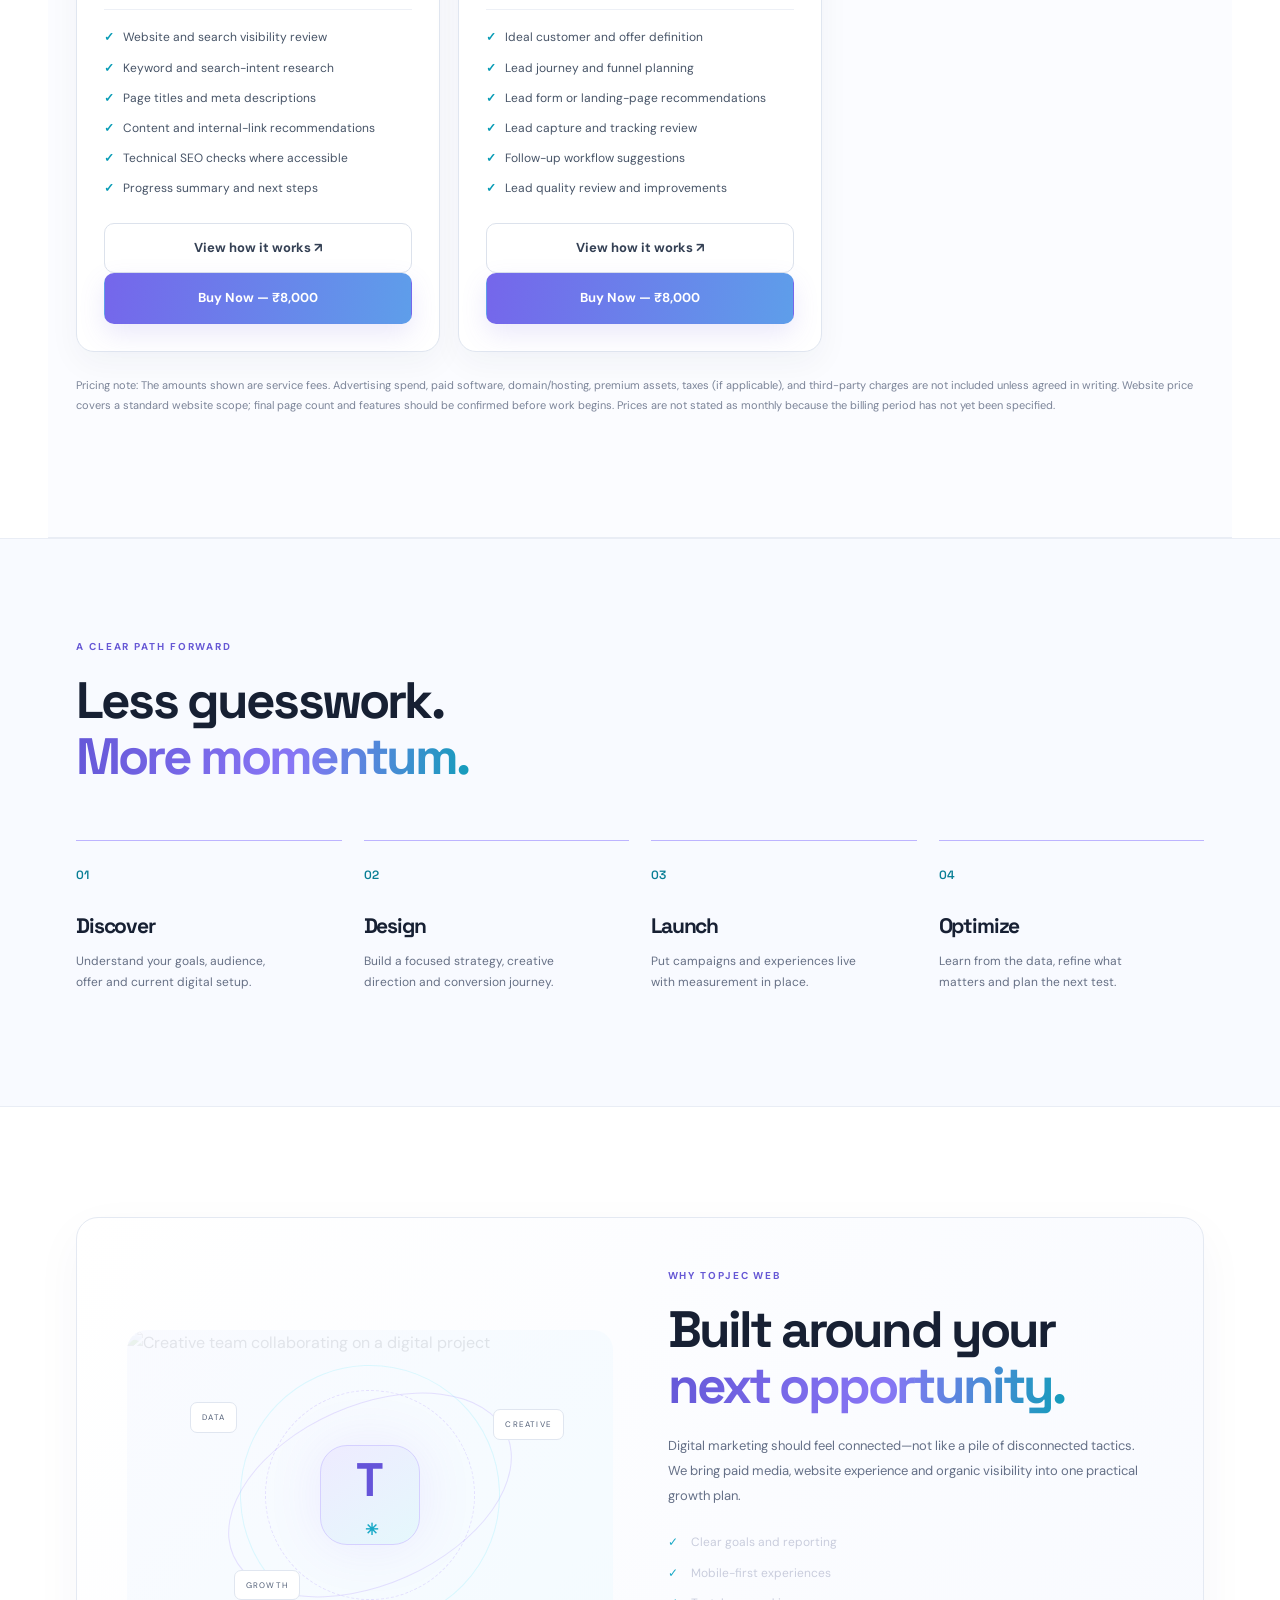
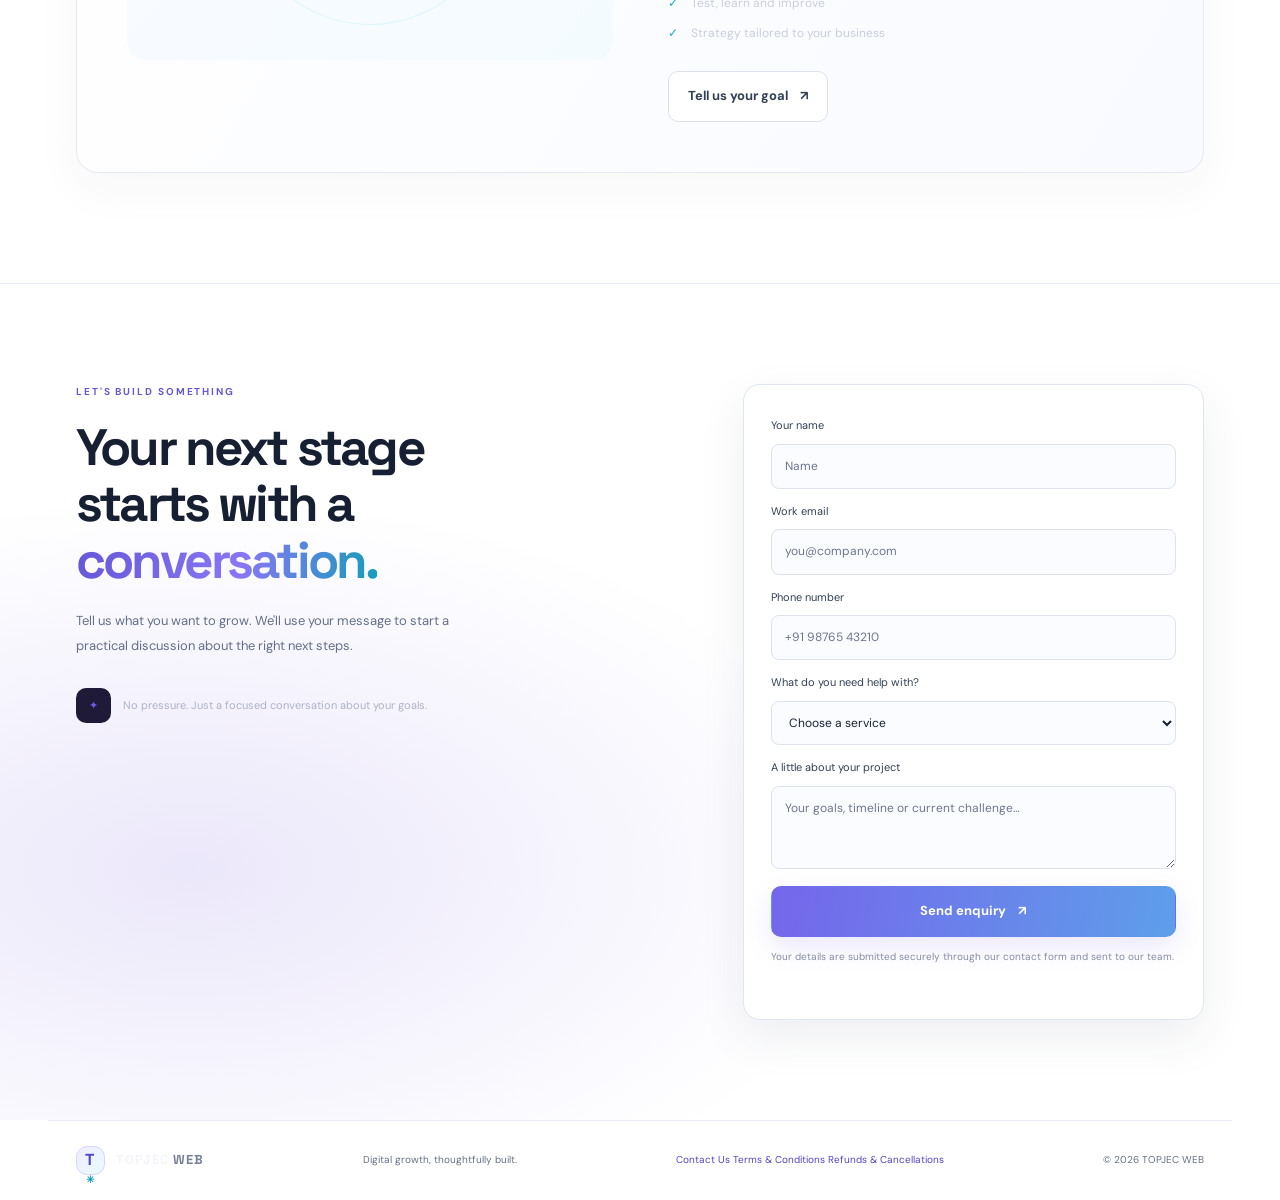
==== commit 3a388060: "Refactor footer and navigation links in index.html" ====
--- a/index.html
+++ b/index.html
@@ -1,3 +1,4 @@
+
 <!doctype html>
 <html lang="en">
 <head>
@@ -18,7 +19,11 @@
     <a class="brand" href="index.html#home" aria-label="TOPJEC WEB home"><span class="brand-mark">T<span>✳</span></span><span>TOPJEC <b>WEB</b></span></a>
     <button class="menu-toggle" aria-label="Toggle navigation" aria-expanded="false">☰</button>
     <nav class="nav">
-      <a href="index.html#services">Services</a><a href="index.html#packages">Packages</a><a href="index.html#process">Our process</a><a class="nav-service-link" href="meta-ads.html">Meta Ads</a><a class="nav-service-link" href="instagram-marketing.html">Instagram Ads</a><a class="nav-service-link" href="website-development.html">Web Development</a><a class="nav-more-link" href="seo.html">SEO</a><a class="nav-more-link" href="lead-generation.html">Lead Gen</a><a href="index.html#contact" class="nav-cta">Let's talk <span>↗</span></a>
+      <a href="index.html#services">Services</a><a href="index.html#packages">Packages</a><a href="index.html#process">Our process</a><a class="nav-service-link" href="meta-ads.html">Meta Ads</a><a class="nav-service-link" href="instagram-marketing.html">Instagram Ads</a><a class="nav-service-link" href="website-development.html">Web Development</a><a class="nav-more-link" href="seo.html">SEO</a><a class="nav-more-link" href="lead-generation.html">Lead Gen</a>
+      <a href="contact.html">Contact Us</a>
+      <a href="terms.html">Terms &amp; Conditions</a>
+      <a href="refunds.html">Refunds &amp; Cancellations</a>
+      <a href="index.html#contact" class="nav-cta">Let's talk <span>↗</span></a>
     </nav>
   </header>
 
@@ -114,9 +119,19 @@
       </form>
     </div></section>
   </main>
-  <footer class="site-footer"><a class="brand" href="index.html#home"><span class="brand-mark">T<span>✳</span></span><span>TOPJEC <b>WEB</b></span></a><span>Digital growth, thoughtfully built.</span><span>© <span id="year"></span> TOPJEC WEB</span></footer>
+
+  <footer class="site-footer">
+    <a class="brand" href="index.html#home"><span class="brand-mark">T<span>✳</span></span><span>TOPJEC <b>WEB</b></span></a>
+    <span>Digital growth, thoughtfully built.</span>
+    <nav class="footer-policy-links" aria-label="Legal and customer support">
+      <a href="contact.html">Contact Us</a>
+      <a href="terms.html">Terms &amp; Conditions</a>
+      <a href="refunds.html">Refunds &amp; Cancellations</a>
+    </nav>
+    <span>© <span id="year"></span> TOPJEC WEB</span>
+  </footer>
   <button class="back-to-top" type="button" aria-label="Back to top" title="Back to top">↑</button>
-<script src="https://sdk.cashfree.com/js/v3/cashfree.js"></script>
-<script src="script.js"></script>
+  <script src="https://sdk.cashfree.com/js/v3/cashfree.js"></script>
+  <script src="script.js"></script>
 </body>
 </html>
